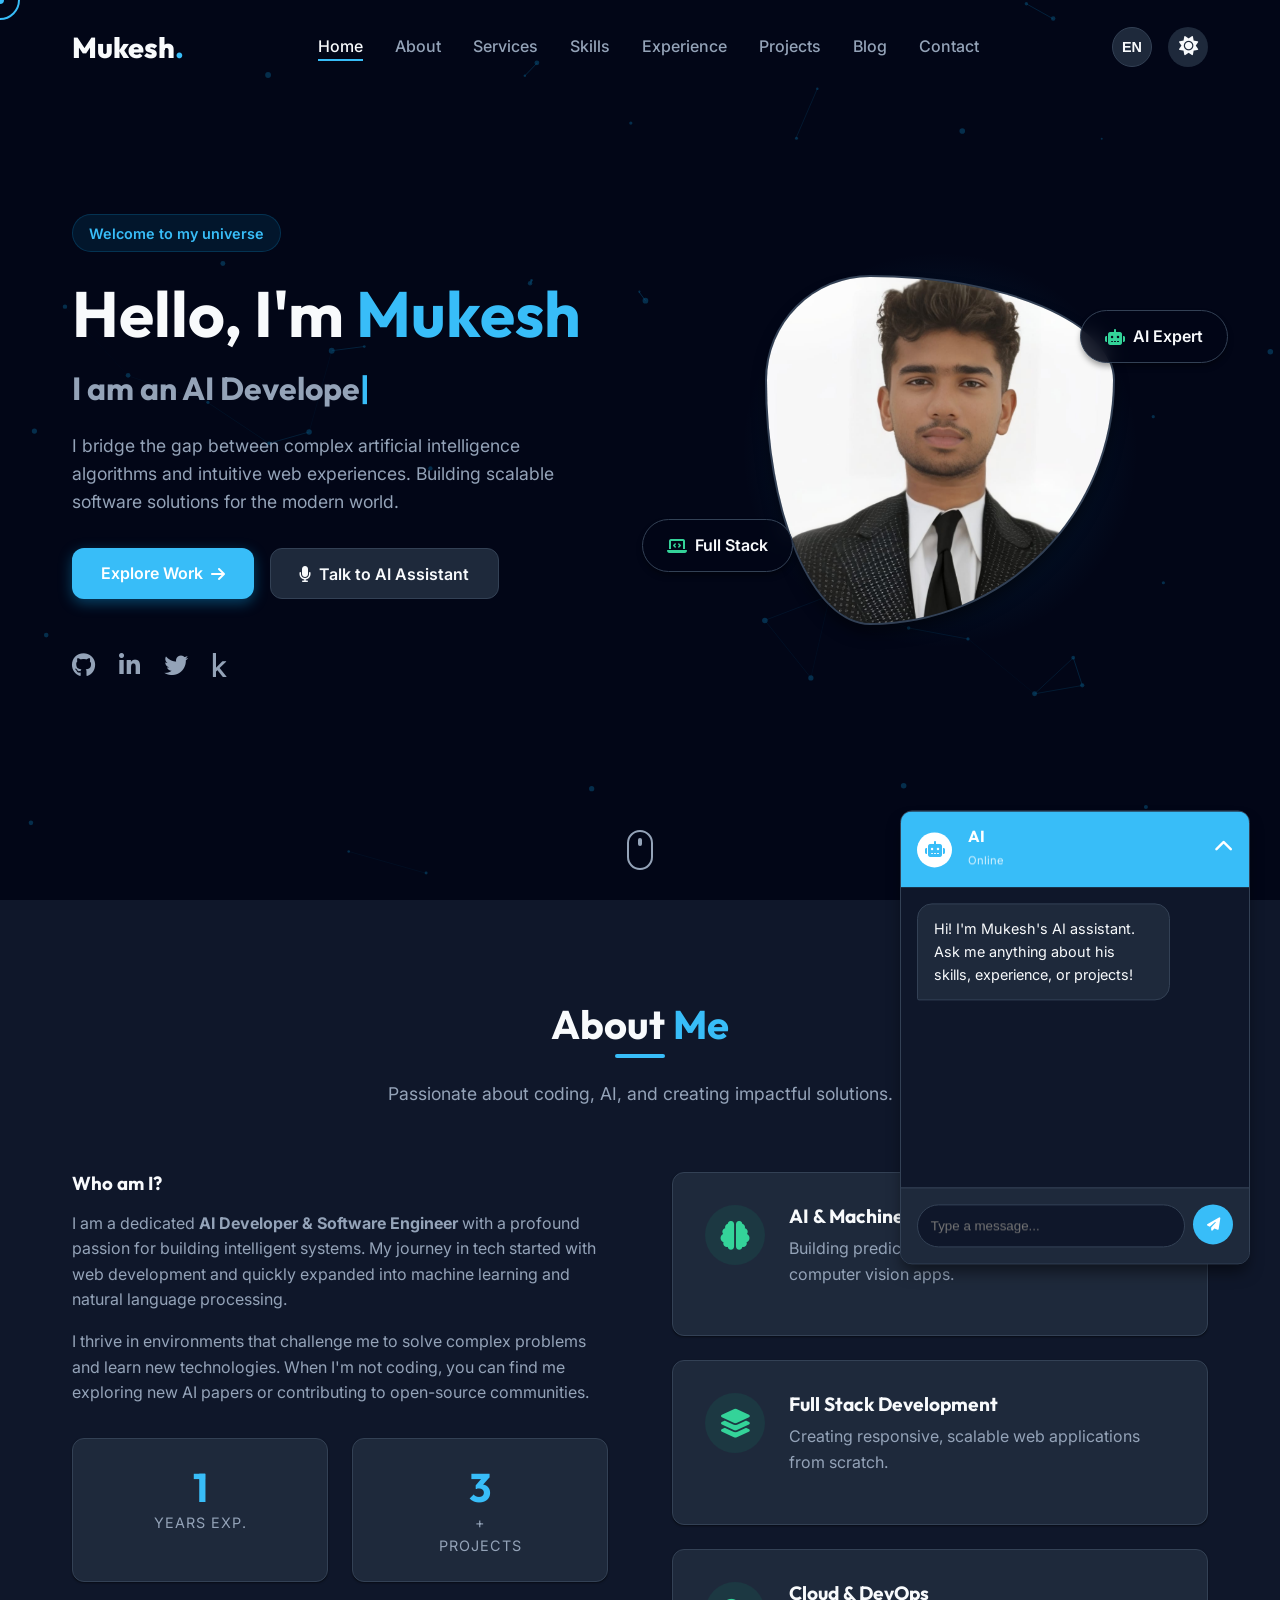
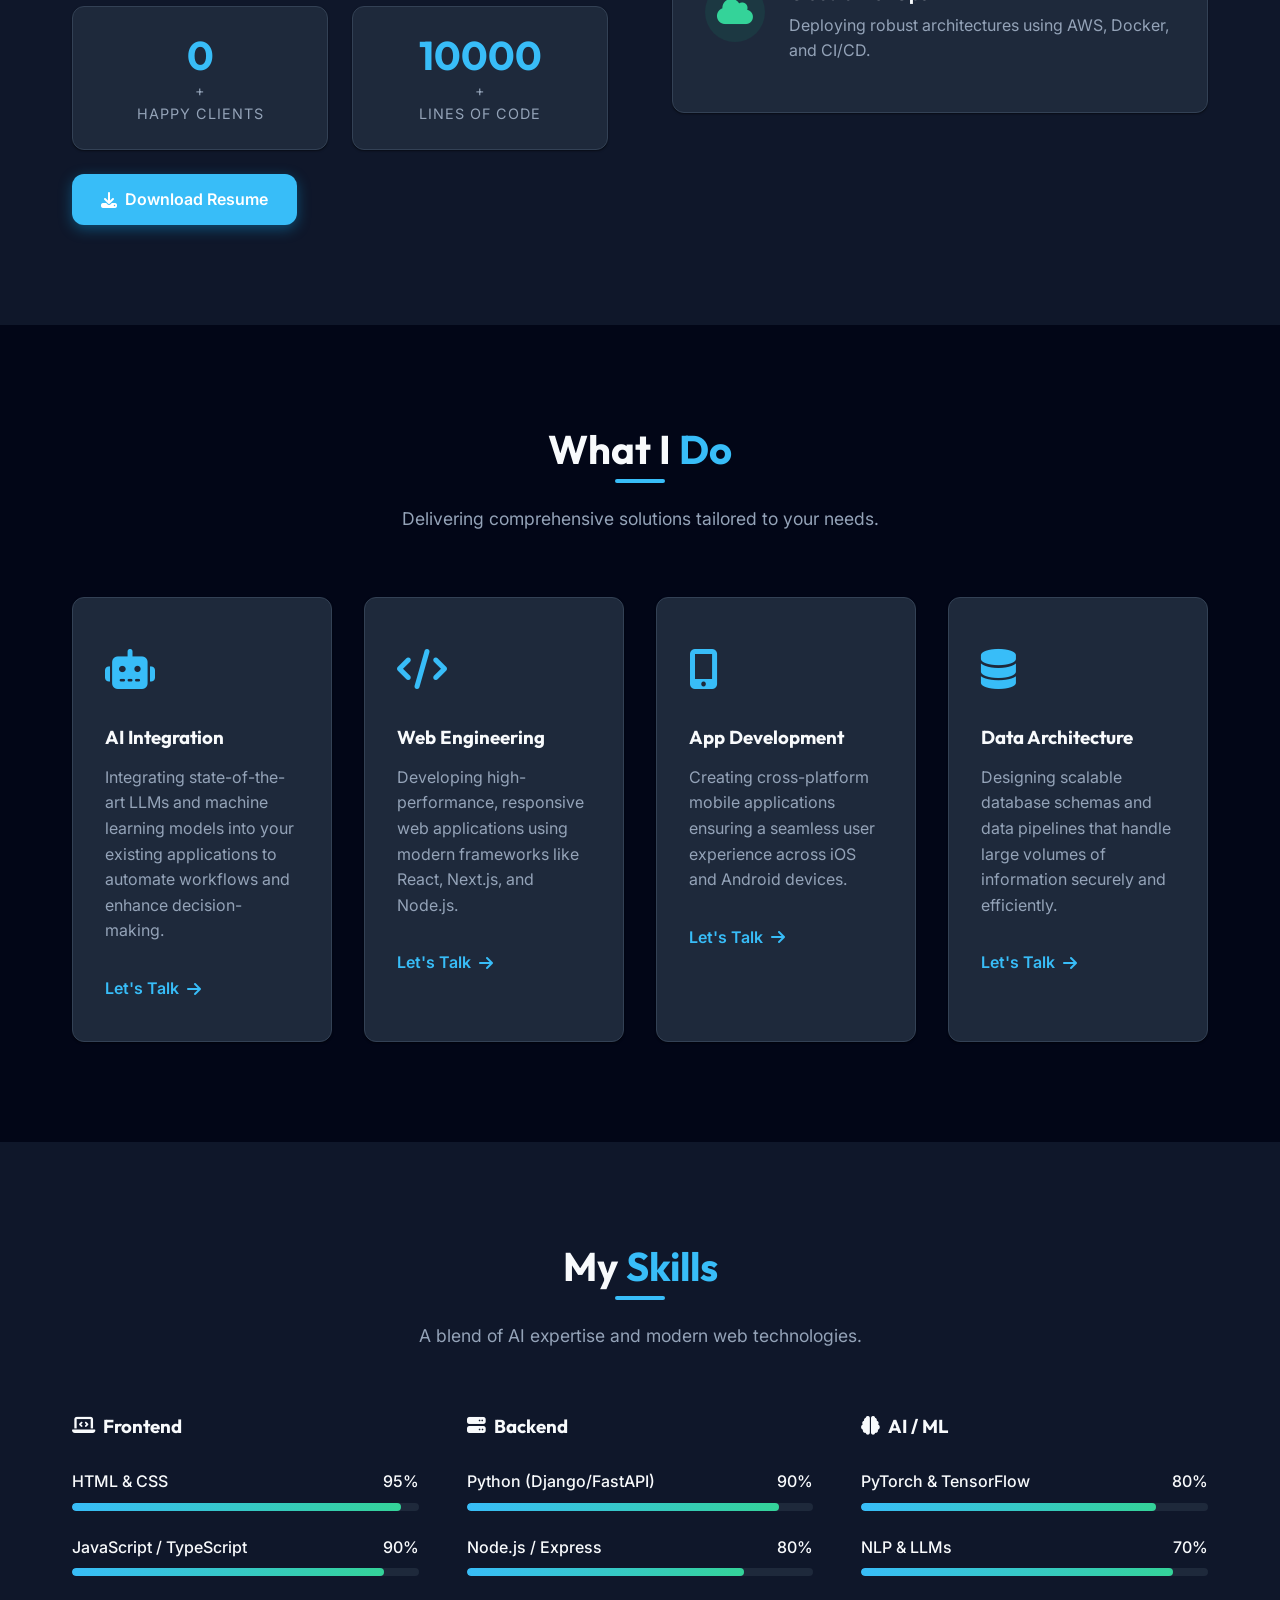
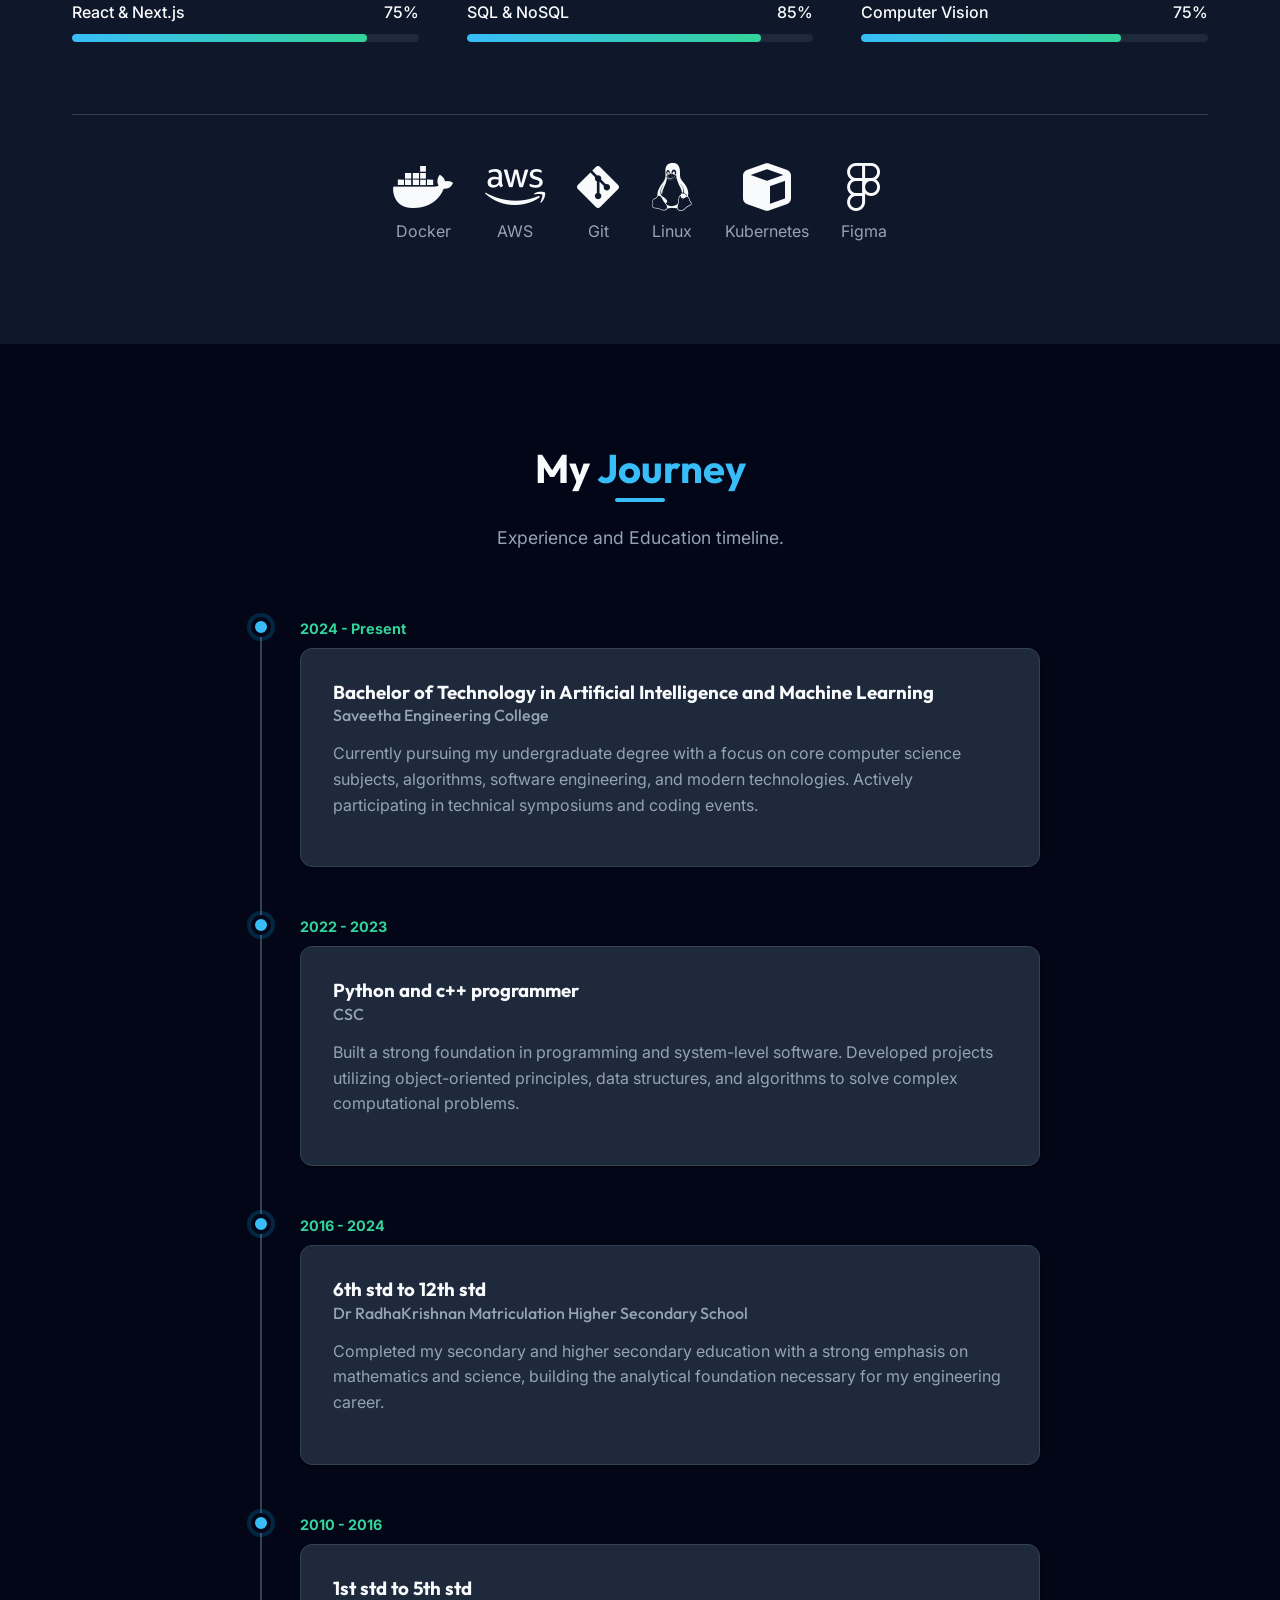
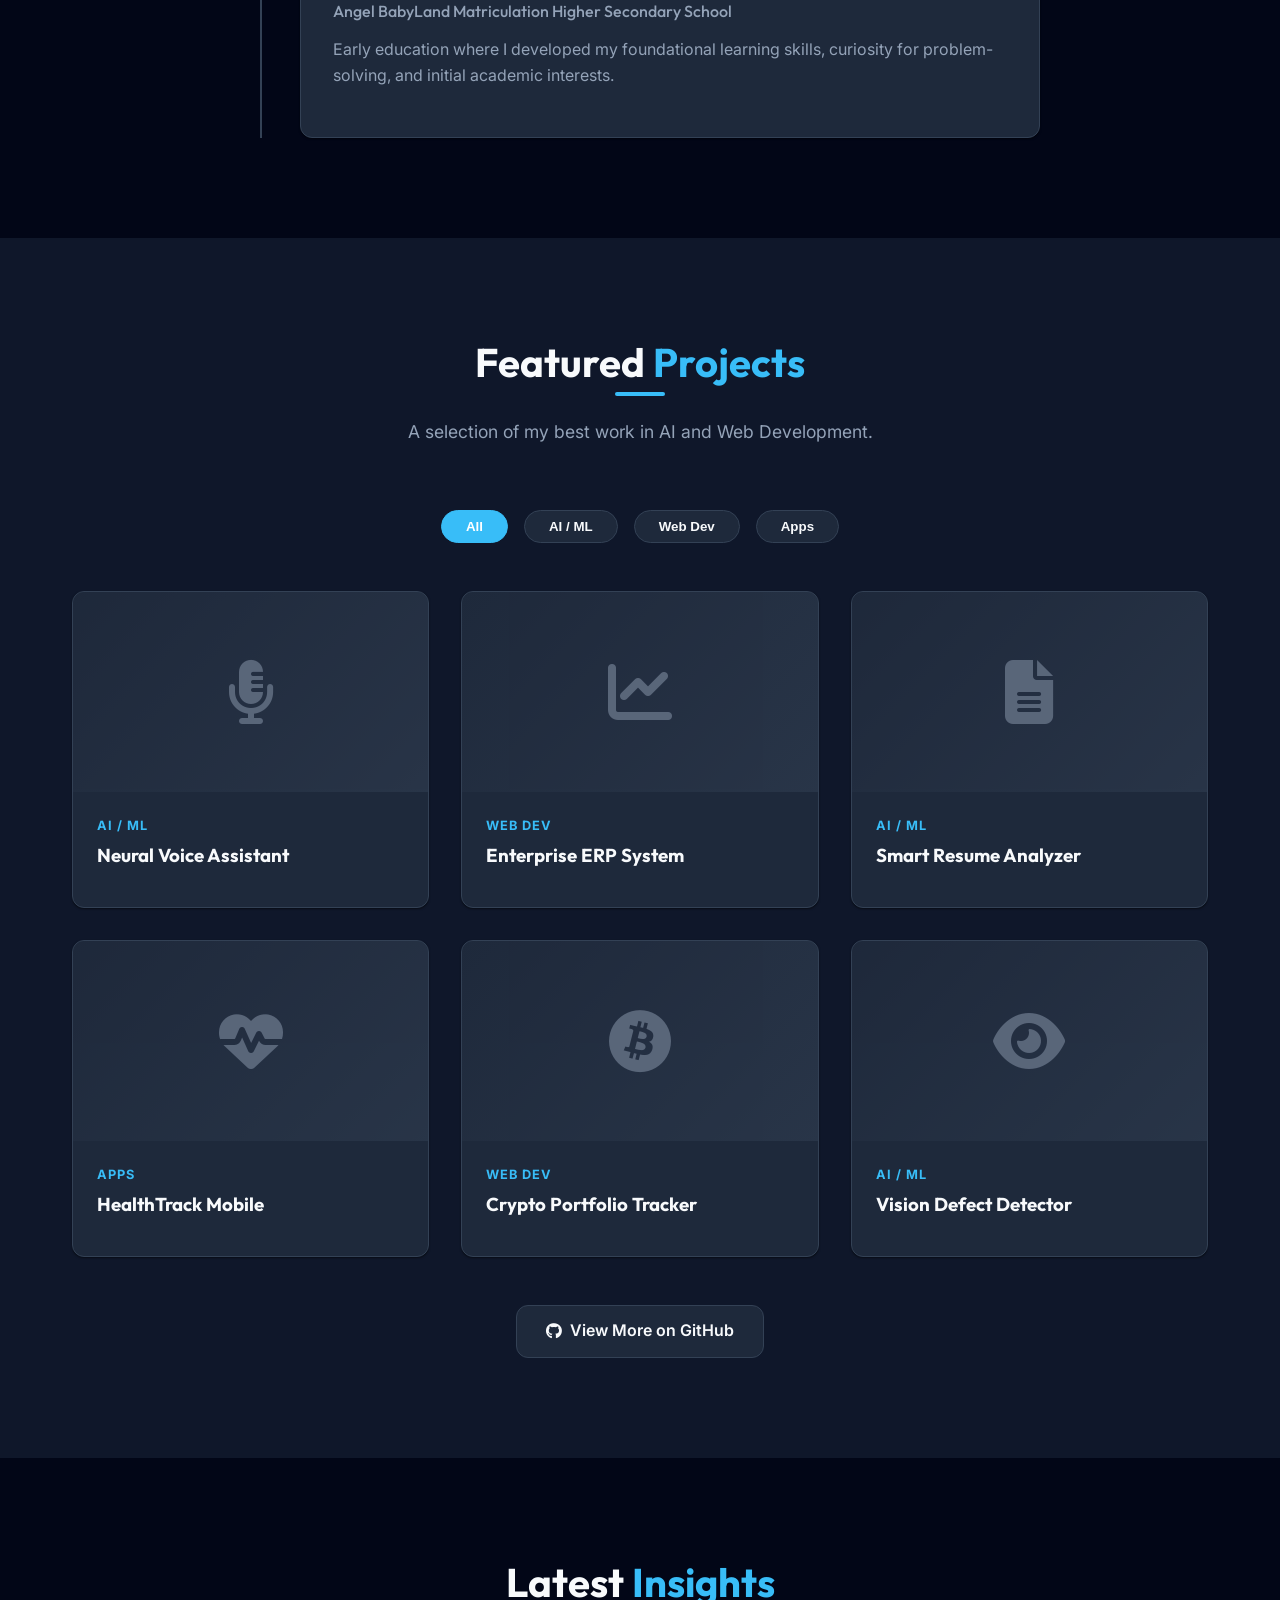
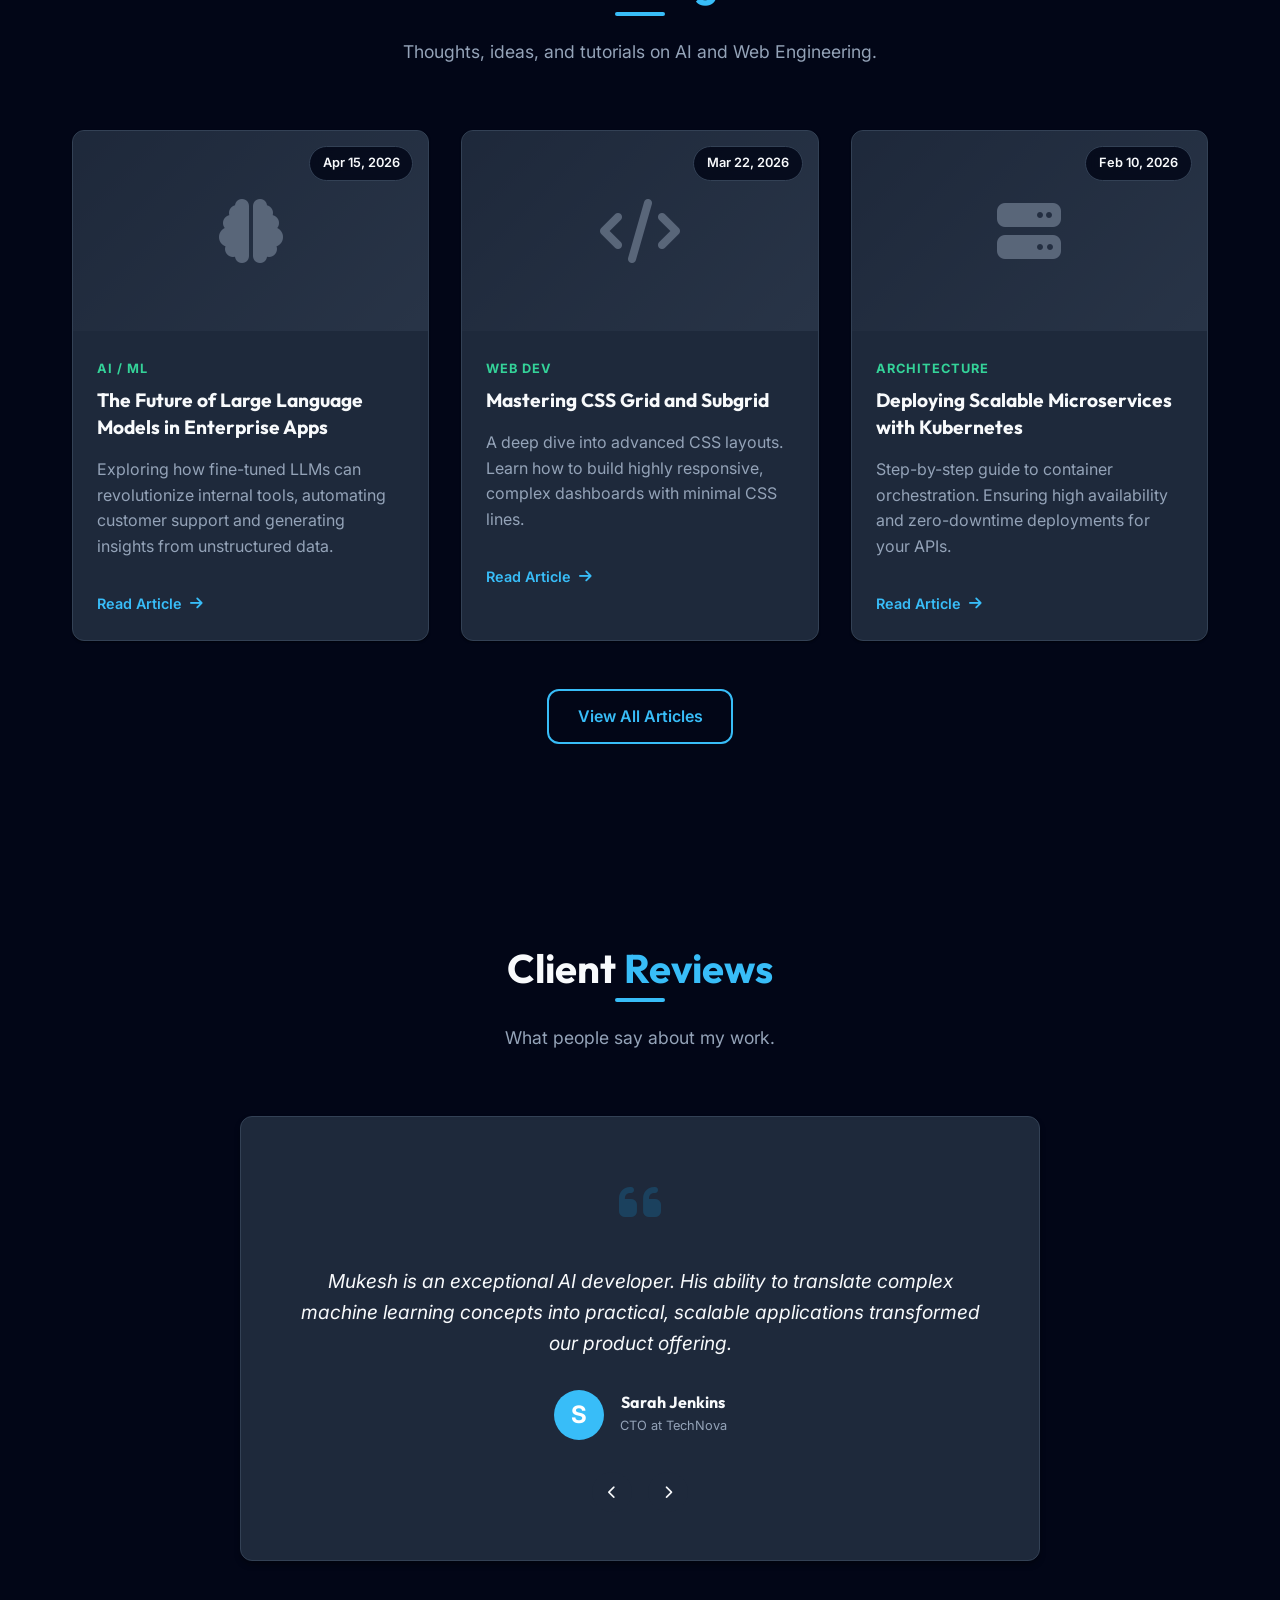
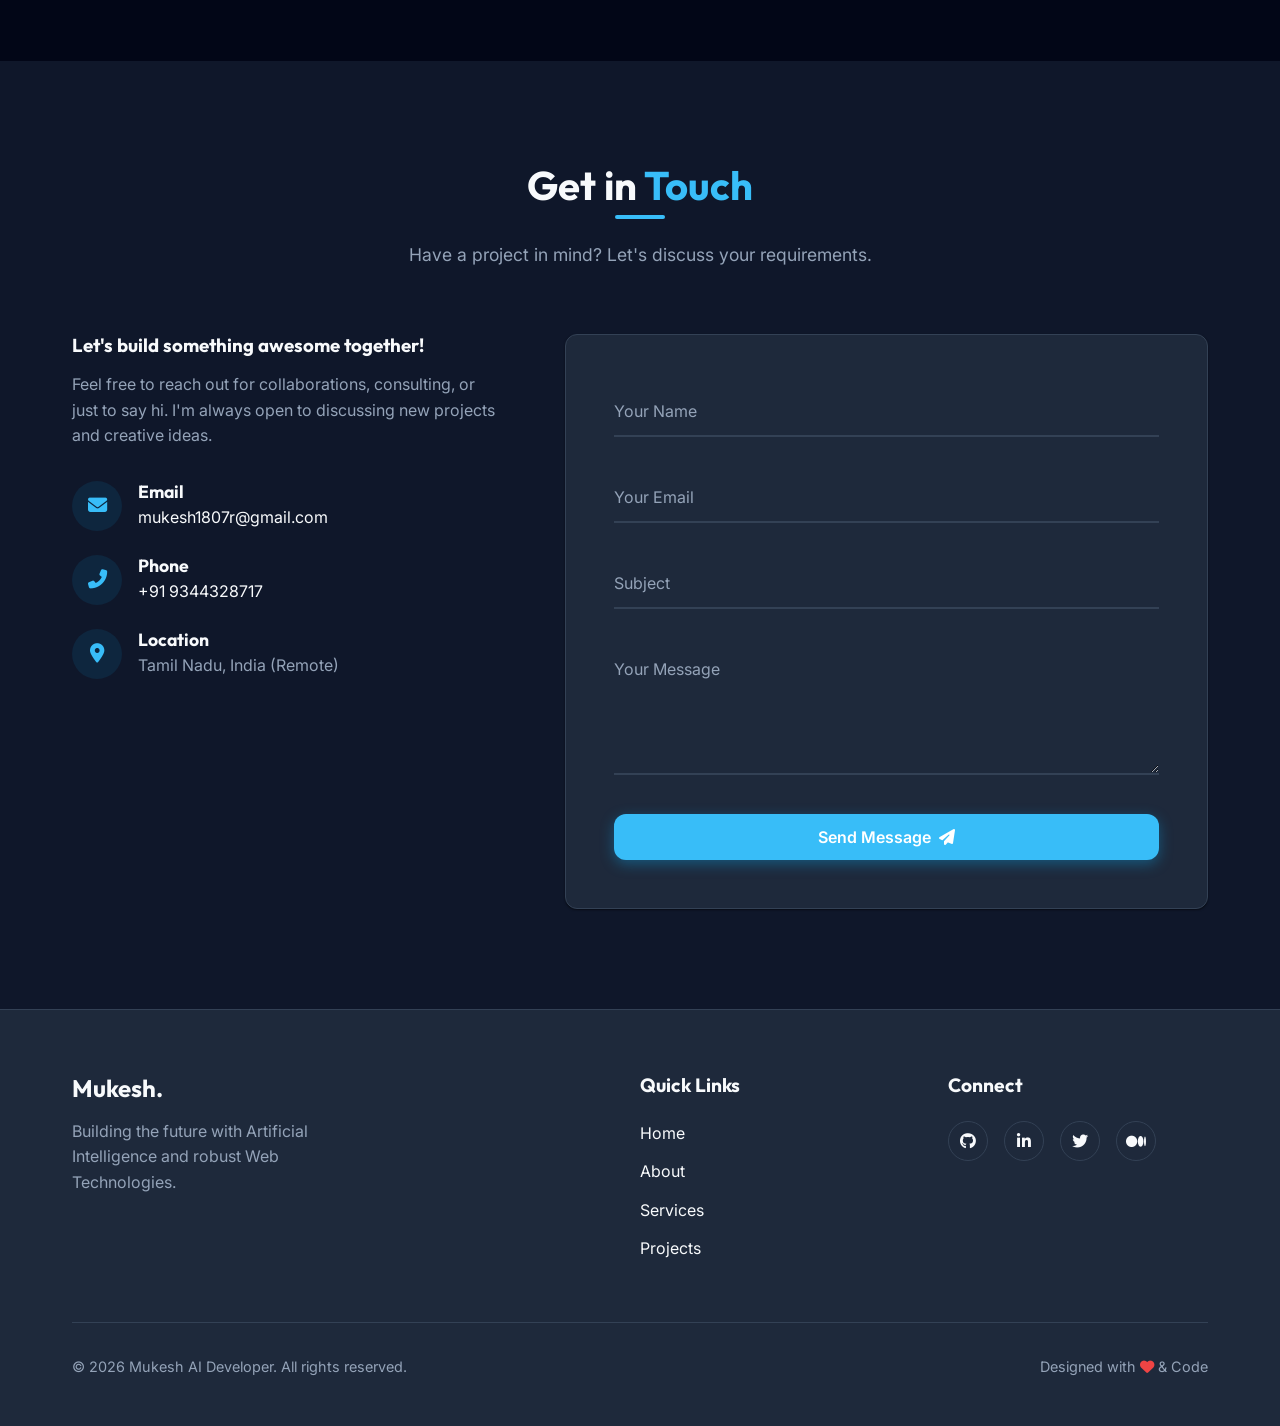
==== index.html @ c86bd31a "Initial commit" ====
<!DOCTYPE html>
<html lang="en" data-theme="dark">

<head>
    <meta charset="UTF-8">
    <meta name="viewport" content="width=device-width, initial-scale=1.0">
    <meta name="description" content="Mukesh - Professional AI Developer & Web Engineer Portfolio">
    <title>Mukesh | AI Developer & Software Engineer</title>
    <!-- Fonts -->
    <link rel="preconnect" href="https://fonts.googleapis.com">
    <link rel="preconnect" href="https://fonts.gstatic.com" crossorigin>
    <link
        href="https://fonts.googleapis.com/css2?family=Inter:wght@300;400;500;600;700;800&family=Outfit:wght@400;500;700&display=swap"
        rel="stylesheet">
    <!-- FontAwesome for icons -->
    <link rel="stylesheet" href="https://cdnjs.cloudflare.com/ajax/libs/font-awesome/6.4.0/css/all.min.css">
    <!-- Stylesheet -->
    <link rel="stylesheet" href="style.css">
</head>

<body>
    <!-- Scroll Progress Indicator -->
    <div id="scroll-progress"></div>

    <!-- Background Particles -->
    <canvas id="particles-canvas"></canvas>

    <!-- Custom Cursor -->
    <div class="cursor-dot"></div>
    <div class="cursor-outline"></div>

    <!-- Preloader -->
    <div id="preloader">
        <div class="loader">
            <svg viewBox="0 0 80 80">
                <circle id="test" cx="40" cy="40" r="32"></circle>
            </svg>
        </div>
        <div class="loader triangle">
            <svg viewBox="0 0 86 80">
                <polygon points="43 8 79 72 7 72"></polygon>
            </svg>
        </div>
        <div class="loader">
            <svg viewBox="0 0 80 80">
                <rect x="8" y="8" width="64" height="64"></rect>
            </svg>
        </div>
    </div>

    <!-- Navigation -->
    <header class="header">
        <div class="container nav-container">
            <a href="#home" class="logo">
                <span class="logo-text">Mukesh<span class="dot">.</span></span>
            </a>
            <nav class="nav-menu">
                <ul class="nav-list">
                    <li><a href="#home" class="nav-link active">Home</a></li>
                    <li><a href="#about" class="nav-link">About</a></li>
                    <li><a href="#services" class="nav-link">Services</a></li>
                    <li><a href="#skills" class="nav-link">Skills</a></li>
                    <li><a href="#experience" class="nav-link">Experience</a></li>
                    <li><a href="#projects" class="nav-link">Projects</a></li>
                    <li><a href="#blog" class="nav-link">Blog</a></li>
                    <li><a href="#contact" class="nav-link">Contact</a></li>
                </ul>
            </nav>
            <div class="nav-controls">
                <button id="langToggle" class="lang-btn" aria-label="Toggle Language">
                    EN
                </button>
                <button id="themeToggle" class="icon-btn" aria-label="Toggle Dark/Light Mode">
                    <i class="fas fa-sun light-icon"></i>
                    <i class="fas fa-moon dark-icon"></i>
                </button>
                <div class="hamburger" id="hamburger">
                    <span class="bar"></span>
                    <span class="bar"></span>
                    <span class="bar"></span>
                </div>
            </div>
        </div>
    </header>

    <main>
        <!-- Hero Section -->
        <section id="home" class="hero section">
            <div class="container hero-container">
                <div class="hero-content reveal fade-left">
                    <span class="badge">Welcome to my universe</span>
                    <h1 class="hero-title">
                        Hello, I'm <span class="highlight">Mukesh</span><br>
                    </h1>
                    <h2 class="hero-subtitle">
                        I am an <span id="typing-text" class="typing-text"></span><span class="cursor">|</span>
                    </h2>
                    <p class="hero-desc">
                        I bridge the gap between complex artificial intelligence algorithms and intuitive web
                        experiences. Building scalable software solutions for the modern world.
                    </p>
                    <div class="hero-cta">
                        <a href="#projects" class="btn btn-primary">
                            Explore Work <i class="fas fa-arrow-right"></i>
                        </a>
                        <button onclick="startVoice()" class="btn btn-secondary pulse-anim">
                            <i class="fas fa-microphone"></i> Talk to AI Assistant
                        </button>
                    </div>
                    <div class="social-links">
                        <a href="https://github.com/Mukesh1807r" target="_blank" aria-label="GitHub"><i
                                class="fab fa-github"></i></a>
                        <a href="https://www.linkedin.com/in/mukesh1807r/" target="_blank" aria-label="LinkedIn"><i
                                class="fab fa-linkedin-in"></i></a>
                        <a href="#" target="_blank" aria-label="Twitter"><i class="fab fa-twitter"></i></a>
                        <a href="#" target="_blank" aria-label="Kaggle"><i class="fab fa-kaggle"></i></a>
                    </div>
                </div>
                <div class="hero-image-wrapper reveal fade-right">
                    <div class="hero-image-bg"></div>
                    <!-- Profile Image -->
                    <div class="hero-image">
                        <img src="profile.jpg" alt="Profile Photo" style="width: 100%; height: 100%; object-fit: cover;">
                    </div>
                    <div class="floating-badge badge-1">
                        <i class="fas fa-robot"></i> AI Expert
                    </div>
                    <div class="floating-badge badge-2">
                        <i class="fas fa-laptop-code"></i> Full Stack
                    </div>
                </div>
            </div>
            <a href="#about" class="scroll-down">
                <span class="mouse">
                    <span class="wheel"></span>
                </span>
            </a>
        </section>

        <!-- About Section -->
        <section id="about" class="about section bg-alt">
            <div class="container">
                <div class="section-header reveal fade-up">
                    <h2 class="section-title">About <span class="highlight">Me</span></h2>
                    <p class="section-subtitle">Passionate about coding, AI, and creating impactful solutions.</p>
                </div>
                <div class="about-content">
                    <div class="about-text reveal fade-right">
                        <h3>Who am I?</h3>
                        <p>I am a dedicated <strong>AI Developer & Software Engineer</strong> with a profound passion
                            for building intelligent systems. My journey in tech started with web development and
                            quickly expanded into machine learning and natural language processing.</p>
                        <p>I thrive in environments that challenge me to solve complex problems and learn new
                            technologies. When I'm not coding, you can find me exploring new AI papers or contributing
                            to open-source communities.</p>
                        <div class="stats-grid">
                            <div class="stat-item">
                                <h4 class="counter" data-target="1">0</h4>
                                <p>Years Exp.</p>
                            </div>
                            <div class="stat-item">
                                <h4 class="counter" data-target="3">0</h4>
                                <p>+</p>
                                <p>Projects</p>
                            </div>
                            <div class="stat-item">
                                <h4 class="counter" data-target="0">0</h4>
                                <p>+</p>
                                <p>Happy Clients</p>
                            </div>
                            <div class="stat-item">
                                <h4 class="counter" data-target="10000">0</h4>
                                <p>+</p>
                                <p>Lines of Code</p>
                            </div>
                        </div>
                        <a href="resume.pdf" download="Mukesh_Resume.pdf" class="btn btn-primary mt-4">
                            <i class="fas fa-download"></i> Download Resume
                        </a>
                    </div>
                    <div class="about-features reveal fade-left">
                        <div class="feature-box">
                            <div class="feature-icon"><i class="fas fa-brain"></i></div>
                            <div class="feature-info">
                                <h4>AI & Machine Learning</h4>
                                <p>Building predictive models, NLP tools, and computer vision apps.</p>
                            </div>
                        </div>
                        <div class="feature-box">
                            <div class="feature-icon"><i class="fas fa-layer-group"></i></div>
                            <div class="feature-info">
                                <h4>Full Stack Development</h4>
                                <p>Creating responsive, scalable web applications from scratch.</p>
                            </div>
                        </div>
                        <div class="feature-box">
                            <div class="feature-icon"><i class="fas fa-cloud"></i></div>
                            <div class="feature-info">
                                <h4>Cloud & DevOps</h4>
                                <p>Deploying robust architectures using AWS, Docker, and CI/CD.</p>
                            </div>
                        </div>
                    </div>
                </div>
            </div>
        </section>

        <!-- Services Section -->
        <section id="services" class="services section">
            <div class="container">
                <div class="section-header reveal fade-up">
                    <h2 class="section-title">What I <span class="highlight">Do</span></h2>
                    <p class="section-subtitle">Delivering comprehensive solutions tailored to your needs.</p>
                </div>
                <div class="services-grid">
                    <!-- Service 1 -->
                    <div class="service-card reveal fade-up" style="transition-delay: 0.1s">
                        <div class="service-icon"><i class="fas fa-robot"></i></div>
                        <h3>AI Integration</h3>
                        <p>Integrating state-of-the-art LLMs and machine learning models into your existing applications
                            to automate workflows and enhance decision-making.</p>
                        <a href="#contact" class="service-link">Let's Talk <i class="fas fa-arrow-right"></i></a>
                    </div>
                    <!-- Service 2 -->
                    <div class="service-card reveal fade-up" style="transition-delay: 0.2s">
                        <div class="service-icon"><i class="fas fa-code"></i></div>
                        <h3>Web Engineering</h3>
                        <p>Developing high-performance, responsive web applications using modern frameworks like React,
                            Next.js, and Node.js.</p>
                        <a href="#contact" class="service-link">Let's Talk <i class="fas fa-arrow-right"></i></a>
                    </div>
                    <!-- Service 3 -->
                    <div class="service-card reveal fade-up" style="transition-delay: 0.3s">
                        <div class="service-icon"><i class="fas fa-mobile-alt"></i></div>
                        <h3>App Development</h3>
                        <p>Creating cross-platform mobile applications ensuring a seamless user experience across iOS
                            and Android devices.</p>
                        <a href="#contact" class="service-link">Let's Talk <i class="fas fa-arrow-right"></i></a>
                    </div>
                    <!-- Service 4 -->
                    <div class="service-card reveal fade-up" style="transition-delay: 0.4s">
                        <div class="service-icon"><i class="fas fa-database"></i></div>
                        <h3>Data Architecture</h3>
                        <p>Designing scalable database schemas and data pipelines that handle large volumes of
                            information securely and efficiently.</p>
                        <a href="#contact" class="service-link">Let's Talk <i class="fas fa-arrow-right"></i></a>
                    </div>
                </div>
            </div>
        </section>

        <!-- Skills Section -->
        <section id="skills" class="skills section bg-alt">
            <div class="container">
                <div class="section-header reveal fade-up">
                    <h2 class="section-title">My <span class="highlight">Skills</span></h2>
                    <p class="section-subtitle">A blend of AI expertise and modern web technologies.</p>
                </div>

                <div class="skills-container">
                    <div class="skills-category reveal fade-right">
                        <h3><i class="fas fa-laptop-code"></i> Frontend</h3>
                        <div class="skill-item">
                            <div class="skill-info">
                                <span>HTML & CSS</span>
                                <span>95%</span>
                            </div>
                            <div class="progress-bar">
                                <div class="progress" data-width="95%"></div>
                            </div>
                        </div>
                        <div class="skill-item">
                            <div class="skill-info">
                                <span>JavaScript / TypeScript</span>
                                <span>90%</span>
                            </div>
                            <div class="progress-bar">
                                <div class="progress" data-width="90%"></div>
                            </div>
                        </div>
                        <div class="skill-item">
                            <div class="skill-info">
                                <span>React & Next.js</span>
                                <span>75%</span>
                            </div>
                            <div class="progress-bar">
                                <div class="progress" data-width="85%"></div>
                            </div>
                        </div>
                    </div>

                    <div class="skills-category reveal fade-up">
                        <h3><i class="fas fa-server"></i> Backend</h3>
                        <div class="skill-item">
                            <div class="skill-info">
                                <span>Python (Django/FastAPI)</span>
                                <span>90%</span>
                            </div>
                            <div class="progress-bar">
                                <div class="progress" data-width="90%"></div>
                            </div>
                        </div>
                        <div class="skill-item">
                            <div class="skill-info">
                                <span>Node.js / Express</span>
                                <span>80%</span>
                            </div>
                            <div class="progress-bar">
                                <div class="progress" data-width="80%"></div>
                            </div>
                        </div>
                        <div class="skill-item">
                            <div class="skill-info">
                                <span>SQL & NoSQL</span>
                                <span>85%</span>
                            </div>
                            <div class="progress-bar">
                                <div class="progress" data-width="85%"></div>
                            </div>
                        </div>
                    </div>

                    <div class="skills-category reveal fade-left">
                        <h3><i class="fas fa-brain"></i> AI / ML</h3>
                        <div class="skill-item">
                            <div class="skill-info">
                                <span>PyTorch & TensorFlow</span>
                                <span>80%</span>
                            </div>
                            <div class="progress-bar">
                                <div class="progress" data-width="85%"></div>
                            </div>
                        </div>
                        <div class="skill-item">
                            <div class="skill-info">
                                <span>NLP & LLMs</span>
                                <span>70%</span>
                            </div>
                            <div class="progress-bar">
                                <div class="progress" data-width="90%"></div>
                            </div>
                        </div>
                        <div class="skill-item">
                            <div class="skill-info">
                                <span>Computer Vision</span>
                                <span>75%</span>
                            </div>
                            <div class="progress-bar">
                                <div class="progress" data-width="75%"></div>
                            </div>
                        </div>
                    </div>
                </div>

                <!-- Circular Skills / Tools -->
                <div class="tools-grid reveal fade-up mt-5">
                    <div class="tool-item">
                        <i class="fab fa-docker"></i>
                        <span>Docker</span>
                    </div>
                    <div class="tool-item">
                        <i class="fab fa-aws"></i>
                        <span>AWS</span>
                    </div>
                    <div class="tool-item">
                        <i class="fab fa-git-alt"></i>
                        <span>Git</span>
                    </div>
                    <div class="tool-item">
                        <i class="fab fa-linux"></i>
                        <span>Linux</span>
                    </div>
                    <div class="tool-item">
                        <i class="fas fa-cube"></i>
                        <span>Kubernetes</span>
                    </div>
                    <div class="tool-item">
                        <i class="fab fa-figma"></i>
                        <span>Figma</span>
                    </div>
                </div>
            </div>
        </section>

        <!-- Experience & Education -->
        <section id="experience" class="timeline-section section">
            <div class="container">
                <div class="section-header reveal fade-up">
                    <h2 class="section-title">My <span class="highlight">Journey</span></h2>
                    <p class="section-subtitle">Experience and Education timeline.</p>
                </div>

                <div class="timeline-wrapper">
                    <div class="timeline">
                        <div class="timeline-item reveal fade-up">
                            <div class="timeline-dot"></div>
                            <div class="timeline-date">2024 - Present</div>
                            <div class="timeline-content">
                                <h3>Bachelor of Technology in Artificial Intelligence and Machine Learning</h3>
                                <h4>Saveetha Engineering College</h4>
                                <p>Currently pursuing my undergraduate degree with a focus on core computer science
                                    subjects, algorithms, software engineering, and modern technologies. Actively
                                    participating in technical symposiums and coding events.</p>
                            </div>
                        </div>
                        <div class="timeline-item reveal fade-up">
                            <div class="timeline-dot"></div>
                            <div class="timeline-date">2022 - 2023</div>
                            <div class="timeline-content">
                                <h3>Python and c++ programmer</h3>
                                <h4>CSC</h4>
                                <p>Built a strong foundation in programming and system-level software. Developed
                                    projects utilizing object-oriented principles, data structures, and algorithms to
                                    solve complex computational problems.</p>
                            </div>
                        </div>
                        <div class="timeline-item reveal fade-up">
                            <div class="timeline-dot"></div>
                            <div class="timeline-date">2016 - 2024</div>
                            <div class="timeline-content">
                                <h3>6th std to 12th std</h3>
                                <h4>Dr RadhaKrishnan Matriculation Higher Secondary School</h4>
                                <p>Completed my secondary and higher secondary education with a strong emphasis on
                                    mathematics and science, building the analytical foundation necessary for my
                                    engineering career.</p>
                            </div>
                        </div>
                        <div class="timeline-item reveal fade-up">
                            <div class="timeline-dot"></div>
                            <div class="timeline-date">2010 - 2016</div>
                            <div class="timeline-content">
                                <h3>1st std to 5th std</h3>
                                <h4>Angel BabyLand Matriculation Higher Secondary School</h4>
                                <p>Early education where I developed my foundational learning skills, curiosity for
                                    problem-solving, and initial academic interests.</p>
                            </div>
                        </div>
                    </div>
                </div>
            </div>
        </section>

        <!-- Projects Section -->
        <section id="projects" class="projects section bg-alt">
            <div class="container">
                <div class="section-header reveal fade-up">
                    <h2 class="section-title">Featured <span class="highlight">Projects</span></h2>
                    <p class="section-subtitle">A selection of my best work in AI and Web Development.</p>
                </div>

                <!-- Portfolio Filters -->
                <div class="project-filters reveal fade-up">
                    <button class="filter-btn active" data-filter="all">All</button>
                    <button class="filter-btn" data-filter="ai">AI / ML</button>
                    <button class="filter-btn" data-filter="web">Web Dev</button>
                    <button class="filter-btn" data-filter="app">Apps</button>
                </div>

                <!-- Projects Grid -->
                <div class="projects-grid">
                    <!-- Project 1 -->
                    <div class="project-card reveal fade-up mix ai" data-title="AI Voice Assistant"
                        data-desc="A highly responsive voice-controlled assistant built with Python, speech recognition, and integrated with an advanced LLM backend to manage daily tasks, answer queries, and control IoT devices."
                        data-tech="Python, PyTorch, React, WebSocket" data-link="https://github.com/mukesh/ai-voice">
                        <div class="project-img">
                            <div class="img-placeholder"><i class="fas fa-microphone-alt"></i></div>
                            <div class="project-overlay">
                                <button class="btn btn-primary view-project-btn">View Details</button>
                            </div>
                        </div>
                        <div class="project-info">
                            <span class="project-category">AI / ML</span>
                            <h3>Neural Voice Assistant</h3>
                        </div>
                    </div>

                    <!-- Project 2 -->
                    <div class="project-card reveal fade-up mix web" data-title="Enterprise ERP System"
                        data-desc="A full-stack enterprise resource planning web application. Features include real-time inventory tracking, secure role-based access control, and dynamic reporting dashboards."
                        data-tech="React, Node.js, PostgreSQL, Redis" data-link="https://github.com/mukesh/erp-system">
                        <div class="project-img">
                            <div class="img-placeholder"><i class="fas fa-chart-line"></i></div>
                            <div class="project-overlay">
                                <button class="btn btn-primary view-project-btn">View Details</button>
                            </div>
                        </div>
                        <div class="project-info">
                            <span class="project-category">Web Dev</span>
                            <h3>Enterprise ERP System</h3>
                        </div>
                    </div>

                    <!-- Project 3 -->
                    <div class="project-card reveal fade-up mix ai" data-title="Resume Analyzer AI"
                        data-desc="An AI-powered tool that scores resumes against job descriptions using advanced NLP techniques. Extracts key skills, provides a match percentage, and offers suggestions for improvement."
                        data-tech="FastAPI, HuggingFace, Next.js" data-link="https://github.com/mukesh/resume-analyzer">
                        <div class="project-img">
                            <div class="img-placeholder"><i class="fas fa-file-alt"></i></div>
                            <div class="project-overlay">
                                <button class="btn btn-primary view-project-btn">View Details</button>
                            </div>
                        </div>
                        <div class="project-info">
                            <span class="project-category">AI / ML</span>
                            <h3>Smart Resume Analyzer</h3>
                        </div>
                    </div>

                    <!-- Project 4 -->
                    <div class="project-card reveal fade-up mix app" data-title="HealthTrack Mobile"
                        data-desc="A cross-platform mobile application for tracking daily fitness metrics, integrating wearable device data, and using machine learning to predict health trends."
                        data-tech="React Native, Firebase, TensorFlow Lite"
                        data-link="https://github.com/mukesh/health-track">
                        <div class="project-img">
                            <div class="img-placeholder"><i class="fas fa-heartbeat"></i></div>
                            <div class="project-overlay">
                                <button class="btn btn-primary view-project-btn">View Details</button>
                            </div>
                        </div>
                        <div class="project-info">
                            <span class="project-category">Apps</span>
                            <h3>HealthTrack Mobile</h3>
                        </div>
                    </div>

                    <!-- Project 5 -->
                    <div class="project-card reveal fade-up mix web" data-title="Crypto Portfolio Tracker"
                        data-desc="A real-time cryptocurrency portfolio dashboard. Utilizes WebSockets for live price updates, integrates multiple exchange APIs, and provides deep analytical charts."
                        data-tech="Vue.js, Express, D3.js" data-link="https://github.com/mukesh/crypto-track">
                        <div class="project-img">
                            <div class="img-placeholder"><i class="fab fa-bitcoin"></i></div>
                            <div class="project-overlay">
                                <button class="btn btn-primary view-project-btn">View Details</button>
                            </div>
                        </div>
                        <div class="project-info">
                            <span class="project-category">Web Dev</span>
                            <h3>Crypto Portfolio Tracker</h3>
                        </div>
                    </div>

                    <!-- Project 6 -->
                    <div class="project-card reveal fade-up mix ai" data-title="Vision Defect Detector"
                        data-desc="A computer vision application used in manufacturing to identify microscopic defects in electronic components in real-time using custom trained CNN models."
                        data-tech="OpenCV, TensorFlow, C++" data-link="https://github.com/mukesh/vision-defect">
                        <div class="project-img">
                            <div class="img-placeholder"><i class="fas fa-eye"></i></div>
                            <div class="project-overlay">
                                <button class="btn btn-primary view-project-btn">View Details</button>
                            </div>
                        </div>
                        <div class="project-info">
                            <span class="project-category">AI / ML</span>
                            <h3>Vision Defect Detector</h3>
                        </div>
                    </div>
                </div>

                <div class="text-center mt-5 reveal fade-up">
                    <a href="https://github.com/mukesh1807r" target="_blank" class="btn btn-secondary"><i
                            class="fab fa-github"></i> View More on GitHub</a>
                </div>
            </div>
        </section>

        <!-- Blog Section -->
        <section id="blog" class="blog section">
            <div class="container">
                <div class="section-header reveal fade-up">
                    <h2 class="section-title">Latest <span class="highlight">Insights</span></h2>
                    <p class="section-subtitle">Thoughts, ideas, and tutorials on AI and Web Engineering.</p>
                </div>

                <div class="blog-grid">
                    <!-- Blog Post 1 -->
                    <div class="blog-card reveal fade-up" data-tilt>
                        <div class="blog-img">
                            <div class="img-placeholder"><i class="fas fa-brain"></i></div>
                            <span class="blog-date">Apr 15, 2026</span>
                        </div>
                        <div class="blog-content">
                            <span class="blog-tag">AI / ML</span>
                            <h3><a href="#">The Future of Large Language Models in Enterprise Apps</a></h3>
                            <p>Exploring how fine-tuned LLMs can revolutionize internal tools, automating customer
                                support and generating insights from unstructured data.</p>
                            <a href="#" class="read-more">Read Article <i class="fas fa-arrow-right"></i></a>
                        </div>
                    </div>

                    <!-- Blog Post 2 -->
                    <div class="blog-card reveal fade-up" data-tilt style="transition-delay: 0.1s">
                        <div class="blog-img">
                            <div class="img-placeholder"><i class="fas fa-code"></i></div>
                            <span class="blog-date">Mar 22, 2026</span>
                        </div>
                        <div class="blog-content">
                            <span class="blog-tag">Web Dev</span>
                            <h3><a href="#">Mastering CSS Grid and Subgrid</a></h3>
                            <p>A deep dive into advanced CSS layouts. Learn how to build highly responsive, complex
                                dashboards with minimal CSS lines.</p>
                            <a href="#" class="read-more">Read Article <i class="fas fa-arrow-right"></i></a>
                        </div>
                    </div>

                    <!-- Blog Post 3 -->
                    <div class="blog-card reveal fade-up" data-tilt style="transition-delay: 0.2s">
                        <div class="blog-img">
                            <div class="img-placeholder"><i class="fas fa-server"></i></div>
                            <span class="blog-date">Feb 10, 2026</span>
                        </div>
                        <div class="blog-content">
                            <span class="blog-tag">Architecture</span>
                            <h3><a href="#">Deploying Scalable Microservices with Kubernetes</a></h3>
                            <p>Step-by-step guide to container orchestration. Ensuring high availability and
                                zero-downtime deployments for your APIs.</p>
                            <a href="#" class="read-more">Read Article <i class="fas fa-arrow-right"></i></a>
                        </div>
                    </div>
                </div>

                <div class="text-center mt-5 reveal fade-up">
                    <a href="#" class="btn btn-secondary outline">View All Articles</a>
                </div>
            </div>
        </section>

        <!-- Testimonials -->
        <section class="testimonials section">
            <div class="container">
                <div class="section-header reveal fade-up">
                    <h2 class="section-title">Client <span class="highlight">Reviews</span></h2>
                    <p class="section-subtitle">What people say about my work.</p>
                </div>

                <div class="testimonial-container reveal fade-up">
                    <div class="testimonial-slide active">
                        <div class="quote-icon"><i class="fas fa-quote-left"></i></div>
                        <p class="testimonial-text">Mukesh is an exceptional AI developer. His ability to translate
                            complex machine learning concepts into practical, scalable applications transformed our
                            product offering.</p>
                        <div class="client-info">
                            <div class="client-avatar">S</div>
                            <div>
                                <h4>Sarah Jenkins</h4>
                                <span>CTO at TechNova</span>
                            </div>
                        </div>
                    </div>
                    <div class="testimonial-slide">
                        <div class="quote-icon"><i class="fas fa-quote-left"></i></div>
                        <p class="testimonial-text">Working with Mukesh was a breeze. He delivered our enterprise web
                            application ahead of schedule, with impeccable code quality and a beautiful UI.</p>
                        <div class="client-info">
                            <div class="client-avatar">M</div>
                            <div>
                                <h4>Michael Chang</h4>
                                <span>Product Manager</span>
                            </div>
                        </div>
                    </div>

                    <div class="testimonial-controls">
                        <button class="testi-btn prev-btn"><i class="fas fa-chevron-left"></i></button>
                        <button class="testi-btn next-btn"><i class="fas fa-chevron-right"></i></button>
                    </div>
                </div>
            </div>
        </section>

        <!-- Contact Section -->
        <section id="contact" class="contact section bg-alt">
            <div class="container">
                <div class="section-header reveal fade-up">
                    <h2 class="section-title">Get in <span class="highlight">Touch</span></h2>
                    <p class="section-subtitle">Have a project in mind? Let's discuss your requirements.</p>
                </div>

                <div class="contact-wrapper">
                    <div class="contact-info reveal fade-right">
                        <h3>Let's build something awesome together!</h3>
                        <p>Feel free to reach out for collaborations, consulting, or just to say hi. I'm always open to
                            discussing new projects and creative ideas.</p>

                        <div class="contact-details">
                            <div class="contact-item">
                                <div class="icon"><i class="fas fa-envelope"></i></div>
                                <div>
                                    <h4>Email</h4>
                                    <a href="mailto:mukesh1807r@gmail.com">mukesh1807r@gmail.com</a>
                                </div>
                            </div>
                            <div class="contact-item">
                                <div class="icon"><i class="fas fa-phone-alt"></i></div>
                                <div>
                                    <h4>Phone</h4>
                                    <a href="tel:+919344328717">+91 9344328717</a>
                                </div>
                            </div>
                            <div class="contact-item">
                                <div class="icon"><i class="fas fa-map-marker-alt"></i></div>
                                <div>
                                    <h4>Location</h4>
                                    <p>Tamil Nadu, India (Remote)</p>
                                </div>
                            </div>
                        </div>
                    </div>

                    <div class="contact-form-wrapper reveal fade-left">
                        <form id="contactForm" class="contact-form" action="https://api.web3forms.com/submit"
                            method="POST" novalidate>
                            <!-- Replace with your Web3Forms Access Key -->
                            <input type="hidden" name="access_key" value="67165eee-30e4-434e-9c7b-3c1acac0446f">
                            <div class="form-group">
                                <input type="text" id="name" name="name" required class="form-control" placeholder=" ">
                                <label for="name" class="form-label">Your Name</label>
                                <span class="error-text">Please enter your name.</span>
                            </div>
                            <div class="form-group">
                                <input type="email" id="email" name="email" required class="form-control"
                                    placeholder=" ">
                                <label for="email" class="form-label">Your Email</label>
                                <span class="error-text">Please enter a valid email address.</span>
                            </div>
                            <div class="form-group">
                                <input type="text" id="subject" name="subject" required class="form-control"
                                    placeholder=" ">
                                <label for="subject" class="form-label">Subject</label>
                                <span class="error-text">Please enter a subject.</span>
                            </div>
                            <div class="form-group">
                                <textarea id="message" name="message" required class="form-control" placeholder=" "
                                    rows="5"></textarea>
                                <label for="message" class="form-label">Your Message</label>
                                <span class="error-text">Please enter your message.</span>
                            </div>
                            <button type="submit" class="btn btn-primary submit-btn">
                                <span class="btn-text">Send Message</span>
                                <i class="fas fa-paper-plane icon"></i>
                                <div class="spinner"></div>
                            </button>
                            <div class="form-success">Message sent successfully! I'll get back to you soon.</div>
                        </form>
                    </div>
                </div>
            </div>
        </section>
    </main>

    <!-- Footer -->
    <footer class="footer">
        <div class="container">
            <div class="footer-content">
                <div class="footer-logo">
                    <h2>Mukesh<span class="dot">.</span></h2>
                    <p>Building the future with Artificial Intelligence and robust Web Technologies.</p>
                </div>
                <div class="footer-links">
                    <h3>Quick Links</h3>
                    <ul>
                        <li><a href="#home">Home</a></li>
                        <li><a href="#about">About</a></li>
                        <li><a href="#services">Services</a></li>
                        <li><a href="#projects">Projects</a></li>
                    </ul>
                </div>
                <div class="footer-social">
                    <h3>Connect</h3>
                    <div class="social-icons">
                        <a href="https://github.com/Mukesh1807r"><i class="fab fa-github"></i></a>
                        <a href="https://www.linkedin.com/in/mukesh1807r/"><i class="fab fa-linkedin-in"></i></a>
                        <a href="#"><i class="fab fa-twitter"></i></a>
                        <a href="#"><i class="fab fa-medium-m"></i></a>
                    </div>
                </div>
            </div>
            <div class="footer-bottom">
                <p>&copy; <span id="current-year"></span> Mukesh AI Developer. All rights reserved.</p>
                <p>Designed with <i class="fas fa-heart text-danger"></i> & Code</p>
            </div>
        </div>
    </footer>

    <!-- Project Modal -->
    <div id="projectModal" class="modal">
        <div class="modal-overlay"></div>
        <div class="modal-content">
            <button class="close-modal"><i class="fas fa-times"></i></button>
            <div class="modal-body">
                <div class="modal-img-container">
                    <!-- Placeholder icon will be injected via JS -->
                    <div id="modal-img-placeholder" class="img-placeholder modal-img"></div>
                </div>
                <div class="modal-info">
                    <span id="modal-category" class="project-category">Category</span>
                    <h2 id="modal-title">Project Title</h2>
                    <div class="modal-tech" id="modal-tech">
                        <!-- Tech stacks injected here -->
                    </div>
                    <p id="modal-desc" class="modal-desc">Detailed project description goes here...</p>
                    <div class="modal-actions">
                        <a href="#" id="modal-link" target="_blank" class="btn btn-primary"><i
                                class="fab fa-github"></i> View Repository</a>
                        <button class="btn btn-secondary outline">Live Demo</button>
                    </div>
                </div>
            </div>
        </div>
    </div>

    <!-- AI Chatbot Interface -->
    <div id="chatbot" class="chatbot-container collapsed">
        <div class="chatbot-header" id="chat-header">
            <div class="chatbot-title">
                <div class="avatar"><i class="fas fa-robot"></i></div>
                <div>
                    <h4>AI</h4>
                    <span class="status">Online</span>
                </div>
            </div>
            <div class="chatbot-controls">
                <button id="chat-toggle-btn"><i class="fas fa-chevron-up"></i></button>
            </div>
        </div>
        <div class="chatbot-body" id="chat-body">
            <div class="chat-message bot">
                <div class="msg-content">Hi! I'm Mukesh's AI assistant. Ask me anything about his skills, experience, or
                    projects!</div>
            </div>
            <!-- Dynamic messages injected here -->
        </div>
        <div class="chatbot-footer">
            <form id="chat-form">
                <input type="text" id="chat-input" placeholder="Type a message..." autocomplete="off">
                <button type="submit"><i class="fas fa-paper-plane"></i></button>
            </form>
        </div>
    </div>

    <!-- Voice Control Feedback -->
    <div id="voice-overlay" class="voice-overlay hidden">
        <div class="voice-pulse"></div>
        <i class="fas fa-microphone fa-3x"></i>
        <h3>Listening...</h3>
        <p>Try saying: "Show projects" or "Scroll down"</p>
        <button id="stop-voice" class="btn btn-secondary mt-3">Cancel</button>
    </div>

    <!-- Scripts -->
    <script src="script.js"></script>
    <!-- Back to Top Button -->
    <button id="back-to-top" class="back-to-top" aria-label="Back to top">
        <i class="fas fa-arrow-up"></i>
    </button>

</body>

</html>
---- style.css ----
/* ==========================================================================
   CSS Variables & Theming
   ========================================================================== */
   :root {
    /* Colors - Light Theme (Default fallback but we use dark as primary) */
    --bg-primary: #ffffff;
    --bg-secondary: #f8fafc;
    --bg-tertiary: #f1f5f9;
    --text-primary: #0f172a;
    --text-secondary: #475569;
    --accent-primary: #0ea5e9;
    --accent-secondary: #10b981;
    --accent-hover: #0284c7;
    --border-color: #e2e8f0;
    --card-bg: #ffffff;
    --nav-bg: rgba(255, 255, 255, 0.85);
    
    /* Typography */
    --font-primary: 'Inter', sans-serif;
    --font-secondary: 'Outfit', sans-serif;
    
    /* Layout */
    --max-width: 1200px;
    --section-padding: 100px 0;
    --border-radius: 12px;
    --transition-fast: 0.2s ease;
    --transition-normal: 0.3s ease;
    --transition-slow: 0.5s ease;
    
    /* Shadows */
    --shadow-sm: 0 1px 2px 0 rgba(0, 0, 0, 0.05);
    --shadow-md: 0 4px 6px -1px rgba(0, 0, 0, 0.1), 0 2px 4px -1px rgba(0, 0, 0, 0.06);
    --shadow-lg: 0 10px 15px -3px rgba(0, 0, 0, 0.1), 0 4px 6px -2px rgba(0, 0, 0, 0.05);
    --shadow-glow: 0 0 15px rgba(14, 165, 233, 0.5);
}

[data-theme="dark"] {
    --bg-primary: #020617;
    --bg-secondary: #0f172a;
    --bg-tertiary: #1e293b;
    --text-primary: #f8fafc;
    --text-secondary: #94a3b8;
    --accent-primary: #38bdf8;
    --accent-secondary: #34d399;
    --accent-hover: #7dd3fc;
    --border-color: #334155;
    --card-bg: #1e293b;
    --nav-bg: rgba(2, 6, 23, 0.85);
    
    --shadow-sm: 0 1px 2px 0 rgba(0, 0, 0, 0.5);
    --shadow-md: 0 4px 6px -1px rgba(0, 0, 0, 0.4);
    --shadow-lg: 0 10px 15px -3px rgba(0, 0, 0, 0.5);
}

/* ==========================================================================
   Reset & Base Styles
   ========================================================================== */
*, *::before, *::after {
    box-sizing: border-box;
    margin: 0;
    padding: 0;
}

html {
    scroll-behavior: smooth;
    font-size: 16px;
}

body {
    font-family: var(--font-primary);
    background-color: var(--bg-primary);
    color: var(--text-primary);
    line-height: 1.6;
    overflow-x: hidden;
    transition: background-color var(--transition-normal), color var(--transition-normal);
    cursor: none; /* For custom cursor */
}

a {
    text-decoration: none;
    color: inherit;
    transition: color var(--transition-fast);
}

ul {
    list-style: none;
}

img {
    max-width: 100%;
    height: auto;
    display: block;
}

/* ==========================================================================
   Typography
   ========================================================================== */
h1, h2, h3, h4, h5, h6 {
    font-family: var(--font-secondary);
    font-weight: 700;
    line-height: 1.2;
    margin-bottom: 1rem;
    color: var(--text-primary);
}

p {
    margin-bottom: 1rem;
    color: var(--text-secondary);
}

.highlight {
    color: var(--accent-primary);
}

.text-center { text-align: center; }
.mt-3 { margin-top: 1rem; }
.mt-4 { margin-top: 1.5rem; }
.mt-5 { margin-top: 3rem; }

/* ==========================================================================
   Layout Components
   ========================================================================== */
.container {
    width: 100%;
    max-width: var(--max-width);
    margin: 0 auto;
    padding: 0 2rem;
}

.section {
    padding: var(--section-padding);
    position: relative;
    z-index: 1;
}

.bg-alt {
    background-color: var(--bg-secondary);
}

.section-header {
    text-align: center;
    margin-bottom: 4rem;
}

.section-title {
    font-size: 2.5rem;
    margin-bottom: 0.5rem;
    position: relative;
    display: inline-block;
}

.section-title::after {
    content: '';
    position: absolute;
    bottom: -10px;
    left: 50%;
    transform: translateX(-50%);
    width: 50px;
    height: 4px;
    background: var(--accent-primary);
    border-radius: 2px;
}

.section-subtitle {
    font-size: 1.1rem;
    color: var(--text-secondary);
    margin-top: 1.5rem;
}

/* ==========================================================================
   Custom Cursor
   ========================================================================== */
.cursor-dot, .cursor-outline {
    position: fixed;
    top: 0;
    left: 0;
    transform: translate(-50%, -50%);
    border-radius: 50%;
    z-index: 9999;
    pointer-events: none;
}

.cursor-dot {
    width: 8px;
    height: 8px;
    background-color: var(--accent-primary);
}

.cursor-outline {
    width: 40px;
    height: 40px;
    border: 2px solid var(--accent-primary);
    transition: width 0.2s, height 0.2s, background-color 0.2s;
}

.cursor-hover .cursor-outline {
    width: 60px;
    height: 60px;
    background-color: rgba(14, 165, 233, 0.1);
}

/* ==========================================================================
   Preloader
   ========================================================================== */
#preloader {
    position: fixed;
    top: 0;
    left: 0;
    width: 100%;
    height: 100%;
    background-color: var(--bg-primary);
    z-index: 10000;
    display: flex;
    justify-content: center;
    align-items: center;
    gap: 2rem;
    transition: opacity 0.5s ease;
}

.loader {
    width: 64px;
    height: 64px;
    position: relative;
    animation: loader-spin 2s linear infinite;
}

.loader svg {
    width: 100%;
    height: 100%;
    fill: transparent;
    stroke: var(--accent-primary);
    stroke-width: 4;
    stroke-linecap: round;
    stroke-dasharray: 200;
    stroke-dashoffset: 200;
    animation: loader-dash 1.5s ease-in-out infinite;
}

@keyframes loader-spin {
    100% { transform: rotate(360deg); }
}

@keyframes loader-dash {
    0% { stroke-dashoffset: 200; }
    50% { stroke-dashoffset: 0; }
    100% { stroke-dashoffset: -200; }
}

/* ==========================================================================
   Buttons
   ========================================================================== */
.btn {
    display: inline-flex;
    align-items: center;
    justify-content: center;
    gap: 0.5rem;
    padding: 0.8rem 1.8rem;
    font-size: 1rem;
    font-weight: 600;
    border-radius: var(--border-radius);
    cursor: pointer;
    transition: all var(--transition-normal);
    border: none;
    font-family: var(--font-primary);
}

.btn-primary {
    background-color: var(--accent-primary);
    color: #fff;
    box-shadow: 0 4px 14px 0 rgba(14, 165, 233, 0.39);
}

.btn-primary:hover {
    background-color: var(--accent-hover);
    transform: translateY(-2px);
    box-shadow: 0 6px 20px rgba(14, 165, 233, 0.4);
    color: #fff;
}

.btn-secondary {
    background-color: var(--bg-tertiary);
    color: var(--text-primary);
    border: 1px solid var(--border-color);
}

.btn-secondary:hover {
    background-color: var(--border-color);
    transform: translateY(-2px);
}

.btn-secondary.outline {
    background-color: transparent;
    border: 2px solid var(--accent-primary);
    color: var(--accent-primary);
}

.btn-secondary.outline:hover {
    background-color: var(--accent-primary);
    color: #fff;
}

/* ==========================================================================
   Navigation
   ========================================================================== */
.header {
    position: fixed;
    top: 0;
    left: 0;
    width: 100%;
    z-index: 1000;
    background: transparent;
    transition: background var(--transition-normal), backdrop-filter var(--transition-normal), box-shadow var(--transition-normal);
    padding: 1.5rem 0;
}

.header.scrolled {
    background: var(--nav-bg);
    backdrop-filter: blur(10px);
    -webkit-backdrop-filter: blur(10px);
    box-shadow: var(--shadow-sm);
    padding: 1rem 0;
}

.nav-container {
    display: flex;
    justify-content: space-between;
    align-items: center;
}

.logo-text {
    font-family: var(--font-secondary);
    font-size: 1.8rem;
    font-weight: 800;
    color: var(--text-primary);
}

.logo-text .dot {
    color: var(--accent-primary);
}

.nav-list {
    display: flex;
    gap: 2rem;
}

.nav-link {
    font-weight: 500;
    color: var(--text-secondary);
    position: relative;
}

.nav-link::after {
    content: '';
    position: absolute;
    bottom: -5px;
    left: 0;
    width: 0;
    height: 2px;
    background-color: var(--accent-primary);
    transition: width var(--transition-normal);
}

.nav-link:hover::after,
.nav-link.active::after {
    width: 100%;
}

.nav-link:hover,
.nav-link.active {
    color: var(--text-primary);
}

.nav-controls {
    display: flex;
    align-items: center;
    gap: 1rem;
}

.icon-btn {
    background: none;
    border: none;
    color: var(--text-primary);
    font-size: 1.2rem;
    cursor: pointer;
    width: 40px;
    height: 40px;
    border-radius: 50%;
    display: flex;
    align-items: center;
    justify-content: center;
    background-color: var(--bg-tertiary);
    transition: transform var(--transition-fast);
}

.icon-btn:hover {
    transform: rotate(15deg) scale(1.1);
}

[data-theme="dark"] .dark-icon { display: none; }
[data-theme="light"] .light-icon { display: none; }

.hamburger {
    display: none;
    cursor: pointer;
    flex-direction: column;
    gap: 5px;
    z-index: 1001;
}

.hamburger .bar {
    width: 25px;
    height: 3px;
    background-color: var(--text-primary);
    transition: all 0.3s ease-in-out;
}

/* ==========================================================================
   Hero Section
   ========================================================================== */
.hero {
    min-height: 100vh;
    display: flex;
    align-items: center;
    padding-top: 100px;
    overflow: hidden;
}

#particles-canvas {
    position: absolute;
    top: 0;
    left: 0;
    width: 100%;
    height: 100%;
    z-index: 0;
    opacity: 0.5;
}

.hero-container {
    display: grid;
    grid-template-columns: 1fr 1fr;
    gap: 4rem;
    align-items: center;
    position: relative;
    z-index: 1;
}

.badge {
    display: inline-block;
    padding: 0.4rem 1rem;
    background: rgba(14, 165, 233, 0.1);
    color: var(--accent-primary);
    border-radius: 50px;
    font-size: 0.9rem;
    font-weight: 600;
    margin-bottom: 1.5rem;
    border: 1px solid rgba(14, 165, 233, 0.2);
}

.hero-title {
    font-size: 4rem;
    margin-bottom: 1rem;
}

.hero-subtitle {
    font-size: 2rem;
    color: var(--text-secondary);
    margin-bottom: 1.5rem;
    height: 2.4rem;
}

.cursor {
    animation: blink 1s infinite;
    color: var(--accent-primary);
}

@keyframes blink {
    0%, 100% { opacity: 1; }
    50% { opacity: 0; }
}

.hero-desc {
    font-size: 1.1rem;
    max-width: 500px;
    margin-bottom: 2rem;
}

.hero-cta {
    display: flex;
    gap: 1rem;
    margin-bottom: 3rem;
}

.social-links {
    display: flex;
    gap: 1.5rem;
}

.social-links a {
    color: var(--text-secondary);
    font-size: 1.5rem;
}

.social-links a:hover {
    color: var(--accent-primary);
    transform: translateY(-3px);
}

.hero-image-wrapper {
    position: relative;
    display: flex;
    justify-content: center;
    align-items: center;
}

.hero-image-bg {
    position: absolute;
    width: 400px;
    height: 400px;
    background: radial-gradient(circle, rgba(14,165,233,0.2) 0%, rgba(2,6,23,0) 70%);
    border-radius: 50%;
    z-index: -1;
    animation: pulse-bg 4s infinite alternate;
}

@keyframes pulse-bg {
    0% { transform: scale(0.8); opacity: 0.5; }
    100% { transform: scale(1.2); opacity: 0.8; }
}

.hero-image {
    width: 350px;
    height: 350px;
    background: linear-gradient(135deg, var(--bg-tertiary) 0%, var(--card-bg) 100%);
    border-radius: 30% 70% 70% 30% / 30% 30% 70% 70%;
    border: 2px solid var(--border-color);
    display: flex;
    align-items: center;
    justify-content: center;
    animation: morph 8s ease-in-out infinite;
    box-shadow: var(--shadow-lg);
    position: relative;
    overflow: hidden;
}

.abstract-shape {
    font-size: 100px;
    color: var(--accent-primary);
    opacity: 0.8;
}

@keyframes morph {
    0% { border-radius: 30% 70% 70% 30% / 30% 30% 70% 70%; }
    25% { border-radius: 58% 42% 75% 25% / 76% 46% 54% 24%; }
    50% { border-radius: 50% 50% 33% 67% / 55% 27% 73% 45%; }
    75% { border-radius: 33% 67% 58% 42% / 63% 68% 32% 37%; }
    100% { border-radius: 30% 70% 70% 30% / 30% 30% 70% 70%; }
}

.floating-badge {
    position: absolute;
    background: var(--nav-bg);
    backdrop-filter: blur(10px);
    padding: 0.8rem 1.5rem;
    border-radius: 50px;
    box-shadow: var(--shadow-md);
    border: 1px solid var(--border-color);
    font-weight: 600;
    display: flex;
    align-items: center;
    gap: 0.5rem;
    animation: float 3s ease-in-out infinite;
}

.floating-badge i { color: var(--accent-secondary); }

.badge-1 {
    top: 10%;
    right: -20px;
}

.badge-2 {
    bottom: 15%;
    left: -30px;
    animation-delay: 1.5s;
}

@keyframes float {
    0% { transform: translateY(0px); }
    50% { transform: translateY(-15px); }
    100% { transform: translateY(0px); }
}

.scroll-down {
    position: absolute;
    bottom: 30px;
    left: 50%;
    transform: translateX(-50%);
    display: flex;
    flex-direction: column;
    align-items: center;
    color: var(--text-secondary);
    font-size: 0.9rem;
    text-transform: uppercase;
    letter-spacing: 2px;
}

.mouse {
    width: 26px;
    height: 40px;
    border: 2px solid var(--text-secondary);
    border-radius: 20px;
    display: flex;
    justify-content: center;
    margin-top: 10px;
}

.wheel {
    width: 4px;
    height: 8px;
    background: var(--text-secondary);
    border-radius: 2px;
    margin-top: 6px;
    animation: scroll 1.5s infinite;
}

@keyframes scroll {
    0% { transform: translateY(0); opacity: 1; }
    100% { transform: translateY(15px); opacity: 0; }
}

/* ==========================================================================
   About Section
   ========================================================================== */
.about-content {
    display: grid;
    grid-template-columns: 1fr 1fr;
    gap: 4rem;
}

.stats-grid {
    display: grid;
    grid-template-columns: repeat(2, 1fr);
    gap: 1.5rem;
    margin-top: 2rem;
}

.stat-item {
    background: var(--card-bg);
    padding: 1.5rem;
    border-radius: var(--border-radius);
    text-align: center;
    box-shadow: var(--shadow-sm);
    border: 1px solid var(--border-color);
    transition: transform var(--transition-normal);
}

.stat-item:hover {
    transform: translateY(-5px);
    border-color: var(--accent-primary);
}

.stat-item h4 {
    font-size: 2.5rem;
    color: var(--accent-primary);
    margin-bottom: 0;
    display: inline-block;
}

.stat-item p {
    margin: 0;
    font-size: 0.9rem;
    text-transform: uppercase;
    letter-spacing: 1px;
}

.about-features {
    display: flex;
    flex-direction: column;
    gap: 1.5rem;
}

.feature-box {
    display: flex;
    gap: 1.5rem;
    background: var(--card-bg);
    padding: 2rem;
    border-radius: var(--border-radius);
    box-shadow: var(--shadow-sm);
    border: 1px solid var(--border-color);
    transition: all var(--transition-normal);
}

.feature-box:hover {
    transform: translateX(10px);
    box-shadow: var(--shadow-md);
    border-color: var(--accent-secondary);
}

.feature-icon {
    width: 60px;
    height: 60px;
    background: rgba(16, 185, 129, 0.1);
    color: var(--accent-secondary);
    border-radius: 50%;
    display: flex;
    align-items: center;
    justify-content: center;
    font-size: 1.8rem;
    flex-shrink: 0;
}

.feature-info h4 {
    margin-bottom: 0.5rem;
    font-size: 1.2rem;
}

/* ==========================================================================
   Services Section
   ========================================================================== */
.services-grid {
    display: grid;
    grid-template-columns: repeat(auto-fit, minmax(250px, 1fr));
    gap: 2rem;
}

.service-card {
    background: var(--card-bg);
    padding: 2.5rem 2rem;
    border-radius: var(--border-radius);
    box-shadow: var(--shadow-sm);
    border: 1px solid var(--border-color);
    transition: all var(--transition-normal);
    position: relative;
    overflow: hidden;
    z-index: 1;
}

.service-card::before {
    content: '';
    position: absolute;
    top: 0;
    left: 0;
    width: 100%;
    height: 0;
    background: var(--accent-primary);
    z-index: -1;
    transition: height var(--transition-normal);
    opacity: 0.05;
}

.service-card:hover::before {
    height: 100%;
}

.service-card:hover {
    transform: translateY(-10px);
    box-shadow: var(--shadow-md);
    border-color: var(--accent-primary);
}

.service-icon {
    font-size: 2.5rem;
    color: var(--accent-primary);
    margin-bottom: 1.5rem;
}

.service-link {
    display: inline-flex;
    align-items: center;
    gap: 0.5rem;
    color: var(--accent-primary);
    font-weight: 600;
    margin-top: 1rem;
}

.service-link i {
    transition: transform var(--transition-fast);
}

.service-link:hover i {
    transform: translateX(5px);
}

/* ==========================================================================
   Skills Section
   ========================================================================== */
.skills-container {
    display: grid;
    grid-template-columns: repeat(auto-fit, minmax(300px, 1fr));
    gap: 3rem;
}

.skills-category h3 {
    display: flex;
    align-items: center;
    gap: 0.5rem;
    margin-bottom: 2rem;
    color: var(--text-primary);
}

.skill-item {
    margin-bottom: 1.5rem;
}

.skill-info {
    display: flex;
    justify-content: space-between;
    margin-bottom: 0.5rem;
    font-weight: 500;
}

.progress-bar {
    width: 100%;
    height: 8px;
    background: var(--bg-tertiary);
    border-radius: 4px;
    overflow: hidden;
}

.progress {
    height: 100%;
    background: linear-gradient(90deg, var(--accent-primary), var(--accent-secondary));
    width: 0; /* Set via JS */
    border-radius: 4px;
    transition: width 1.5s cubic-bezier(0.1, 0.5, 0.1, 1);
}

.tools-grid {
    display: flex;
    flex-wrap: wrap;
    justify-content: center;
    gap: 2rem;
    padding-top: 3rem;
    border-top: 1px solid var(--border-color);
}

.tool-item {
    display: flex;
    flex-direction: column;
    align-items: center;
    gap: 0.5rem;
    color: var(--text-secondary);
    transition: all var(--transition-fast);
}

.tool-item i {
    font-size: 3rem;
    color: var(--text-primary);
    transition: color var(--transition-fast), transform var(--transition-fast);
}

.tool-item:hover i {
    color: var(--accent-primary);
    transform: translateY(-5px);
}

.tool-item:hover {
    color: var(--accent-primary);
}

/* ==========================================================================
   Experience/Timeline Section
   ========================================================================== */
.timeline-wrapper {
    position: relative;
    max-width: 800px;
    margin: 0 auto;
}

.timeline {
    position: relative;
}

.timeline::before {
    content: '';
    position: absolute;
    top: 0;
    left: 20px;
    height: 100%;
    width: 2px;
    background: var(--border-color);
}

.timeline-item {
    position: relative;
    padding-left: 60px;
    margin-bottom: 3rem;
}

.timeline-item:last-child {
    margin-bottom: 0;
}

.timeline-dot {
    position: absolute;
    left: 11px;
    top: 0;
    width: 20px;
    height: 20px;
    border-radius: 50%;
    background: var(--accent-primary);
    border: 4px solid var(--bg-primary);
    box-shadow: 0 0 0 4px rgba(14, 165, 233, 0.2);
}

.timeline-date {
    font-size: 0.9rem;
    font-weight: 700;
    color: var(--accent-secondary);
    margin-bottom: 0.5rem;
}

.timeline-content {
    background: var(--card-bg);
    padding: 2rem;
    border-radius: var(--border-radius);
    box-shadow: var(--shadow-sm);
    border: 1px solid var(--border-color);
}

.timeline-content h3 {
    margin-bottom: 0.2rem;
}

.timeline-content h4 {
    color: var(--text-secondary);
    font-size: 1rem;
    margin-bottom: 1rem;
    font-weight: 500;
}

/* ==========================================================================
   Projects Section
   ========================================================================== */
.project-filters {
    display: flex;
    justify-content: center;
    gap: 1rem;
    margin-bottom: 3rem;
    flex-wrap: wrap;
}

.filter-btn {
    background: var(--card-bg);
    border: 1px solid var(--border-color);
    padding: 0.5rem 1.5rem;
    border-radius: 50px;
    color: var(--text-primary);
    font-weight: 600;
    cursor: pointer;
    transition: all var(--transition-normal);
}

.filter-btn.active, .filter-btn:hover {
    background: var(--accent-primary);
    color: white;
    border-color: var(--accent-primary);
}

.projects-grid {
    display: grid;
    grid-template-columns: repeat(auto-fill, minmax(300px, 1fr));
    gap: 2rem;
}

.project-card {
    background: var(--card-bg);
    border-radius: var(--border-radius);
    overflow: hidden;
    box-shadow: var(--shadow-sm);
    border: 1px solid var(--border-color);
    transition: all var(--transition-normal);
    cursor: pointer;
}

.project-card:hover {
    transform: translateY(-10px);
    box-shadow: var(--shadow-lg);
}

.project-img {
    position: relative;
    height: 200px;
    overflow: hidden;
}

.img-placeholder {
    width: 100%;
    height: 100%;
    background: linear-gradient(135deg, var(--bg-tertiary), var(--border-color));
    display: flex;
    align-items: center;
    justify-content: center;
    font-size: 4rem;
    color: var(--text-secondary);
    opacity: 0.5;
}

.project-overlay {
    position: absolute;
    top: 0;
    left: 0;
    width: 100%;
    height: 100%;
    background: rgba(2, 6, 23, 0.8);
    display: flex;
    align-items: center;
    justify-content: center;
    opacity: 0;
    transition: opacity var(--transition-normal);
}

.project-card:hover .project-overlay {
    opacity: 1;
}

.project-info {
    padding: 1.5rem;
}

.project-category {
    font-size: 0.8rem;
    text-transform: uppercase;
    letter-spacing: 1px;
    color: var(--accent-primary);
    font-weight: 700;
    display: block;
    margin-bottom: 0.5rem;
}

/* ==========================================================================
   Testimonials
   ========================================================================== */
.testimonial-container {
    max-width: 800px;
    margin: 0 auto;
    background: var(--card-bg);
    padding: 3rem;
    border-radius: var(--border-radius);
    box-shadow: var(--shadow-md);
    border: 1px solid var(--border-color);
    position: relative;
    overflow: hidden;
}

.testimonial-slide {
    display: none;
    text-align: center;
    animation: fadeIn 0.5s ease;
}

.testimonial-slide.active {
    display: block;
}

@keyframes fadeIn {
    from { opacity: 0; transform: translateY(10px); }
    to { opacity: 1; transform: translateY(0); }
}

.quote-icon {
    font-size: 3rem;
    color: rgba(14, 165, 233, 0.2);
    margin-bottom: 1.5rem;
}

.testimonial-text {
    font-size: 1.2rem;
    font-style: italic;
    margin-bottom: 2rem;
    color: var(--text-primary);
}

.client-info {
    display: flex;
    align-items: center;
    justify-content: center;
    gap: 1rem;
}

.client-avatar {
    width: 50px;
    height: 50px;
    background: var(--accent-primary);
    color: white;
    border-radius: 50%;
    display: flex;
    align-items: center;
    justify-content: center;
    font-size: 1.5rem;
    font-weight: bold;
}

.client-info h4 {
    margin-bottom: 0;
    font-size: 1rem;
}

.client-info span {
    font-size: 0.8rem;
    color: var(--text-secondary);
}

.testimonial-controls {
    display: flex;
    justify-content: center;
    gap: 1rem;
    margin-top: 2rem;
}

.testi-btn {
    background: var(--bg-tertiary);
    border: none;
    width: 40px;
    height: 40px;
    border-radius: 50%;
    color: var(--text-primary);
    cursor: pointer;
    transition: all var(--transition-fast);
}

.testi-btn:hover {
    background: var(--accent-primary);
    color: white;
}

/* ==========================================================================
   Contact Section
   ========================================================================== */
.contact-wrapper {
    display: grid;
    grid-template-columns: 1fr 1.5fr;
    gap: 4rem;
}

.contact-details {
    margin-top: 2rem;
    display: flex;
    flex-direction: column;
    gap: 1.5rem;
}

.contact-item {
    display: flex;
    align-items: flex-start;
    gap: 1rem;
}

.contact-item .icon {
    width: 50px;
    height: 50px;
    background: rgba(14, 165, 233, 0.1);
    color: var(--accent-primary);
    border-radius: 50%;
    display: flex;
    align-items: center;
    justify-content: center;
    font-size: 1.2rem;
    flex-shrink: 0;
}

.contact-item h4 {
    margin-bottom: 0.2rem;
    font-size: 1.1rem;
}

.contact-form {
    background: var(--card-bg);
    padding: 3rem;
    border-radius: var(--border-radius);
    box-shadow: var(--shadow-sm);
    border: 1px solid var(--border-color);
}

.form-group {
    position: relative;
    margin-bottom: 2rem;
}

.form-control {
    width: 100%;
    padding: 1rem 0;
    background: transparent;
    border: none;
    border-bottom: 2px solid var(--border-color);
    color: var(--text-primary);
    font-family: var(--font-primary);
    font-size: 1rem;
    outline: none;
    transition: border-color var(--transition-fast);
}

.form-control:focus {
    border-bottom-color: var(--accent-primary);
}

.form-label {
    position: absolute;
    top: 1rem;
    left: 0;
    color: var(--text-secondary);
    pointer-events: none;
    transition: all var(--transition-fast);
}

.form-control:focus ~ .form-label,
.form-control:not(:placeholder-shown) ~ .form-label {
    top: -10px;
    font-size: 0.8rem;
    color: var(--accent-primary);
}

.error-text {
    color: #ef4444;
    font-size: 0.8rem;
    position: absolute;
    bottom: -20px;
    left: 0;
    display: none;
}

.form-group.error .form-control {
    border-bottom-color: #ef4444;
}

.form-group.error .error-text {
    display: block;
}

.submit-btn {
    width: 100%;
    position: relative;
}

.spinner {
    display: none;
    width: 20px;
    height: 20px;
    border: 3px solid rgba(255,255,255,0.3);
    border-radius: 50%;
    border-top-color: white;
    animation: spin 1s ease-in-out infinite;
    position: absolute;
}

.form-success {
    display: none;
    margin-top: 1rem;
    padding: 1rem;
    background: rgba(16, 185, 129, 0.1);
    color: var(--accent-secondary);
    border-radius: 8px;
    text-align: center;
    border: 1px solid rgba(16, 185, 129, 0.2);
}

/* ==========================================================================
   Footer
   ========================================================================== */
.footer {
    background: var(--bg-tertiary);
    padding: 4rem 0 2rem;
    border-top: 1px solid var(--border-color);
}

.footer-content {
    display: grid;
    grid-template-columns: 2fr 1fr 1fr;
    gap: 3rem;
    margin-bottom: 3rem;
}

.footer-logo p {
    margin-top: 1rem;
    max-width: 300px;
}

.footer-links h3, .footer-social h3 {
    margin-bottom: 1.5rem;
    font-size: 1.2rem;
}

.footer-links ul li {
    margin-bottom: 0.8rem;
}

.footer-links a:hover {
    color: var(--accent-primary);
    padding-left: 5px;
}

.social-icons {
    display: flex;
    gap: 1rem;
}

.social-icons a {
    width: 40px;
    height: 40px;
    background: var(--card-bg);
    border-radius: 50%;
    display: flex;
    align-items: center;
    justify-content: center;
    border: 1px solid var(--border-color);
    transition: all var(--transition-fast);
}

.social-icons a:hover {
    background: var(--accent-primary);
    color: white;
    border-color: var(--accent-primary);
    transform: translateY(-3px);
}

.footer-bottom {
    display: flex;
    justify-content: space-between;
    align-items: center;
    padding-top: 2rem;
    border-top: 1px solid var(--border-color);
    font-size: 0.9rem;
    color: var(--text-secondary);
}

.text-danger {
    color: #ef4444;
}

/* ==========================================================================
   Modal
   ========================================================================== */
.modal {
    position: fixed;
    top: 0;
    left: 0;
    width: 100%;
    height: 100%;
    z-index: 10000;
    display: none;
    align-items: center;
    justify-content: center;
}

.modal.active {
    display: flex;
}

.modal-overlay {
    position: absolute;
    top: 0;
    left: 0;
    width: 100%;
    height: 100%;
    background: rgba(0, 0, 0, 0.8);
    backdrop-filter: blur(5px);
}

.modal-content {
    background: var(--bg-primary);
    width: 90%;
    max-width: 800px;
    max-height: 90vh;
    border-radius: var(--border-radius);
    position: relative;
    z-index: 1;
    overflow-y: auto;
    box-shadow: 0 25px 50px -12px rgba(0, 0, 0, 0.5);
    border: 1px solid var(--border-color);
    animation: modalSlideIn 0.4s cubic-bezier(0.1, 0.5, 0.1, 1);
}

@keyframes modalSlideIn {
    from { transform: translateY(50px); opacity: 0; }
    to { transform: translateY(0); opacity: 1; }
}

.close-modal {
    position: absolute;
    top: 15px;
    right: 15px;
    background: rgba(0,0,0,0.1);
    border: none;
    width: 35px;
    height: 35px;
    border-radius: 50%;
    color: var(--text-primary);
    font-size: 1.2rem;
    cursor: pointer;
    z-index: 2;
    transition: background var(--transition-fast);
}

[data-theme="dark"] .close-modal {
    background: rgba(255,255,255,0.1);
}

.close-modal:hover {
    background: var(--accent-primary);
    color: white;
}

.modal-body {
    display: grid;
    grid-template-columns: 1fr;
    gap: 2rem;
}

@media (min-width: 768px) {
    .modal-body {
        grid-template-columns: 1fr 1fr;
    }
}

.modal-img-container {
    height: 300px;
}

.modal-img {
    border-radius: var(--border-radius) 0 0 var(--border-radius);
    background: linear-gradient(135deg, var(--accent-primary), var(--bg-tertiary));
}

.modal-info {
    padding: 2rem;
}

.modal-tech {
    display: flex;
    flex-wrap: wrap;
    gap: 0.5rem;
    margin: 1rem 0;
}

.tech-tag {
    background: var(--bg-tertiary);
    padding: 0.2rem 0.8rem;
    border-radius: 50px;
    font-size: 0.8rem;
    color: var(--accent-primary);
    border: 1px solid var(--border-color);
}

.modal-actions {
    display: flex;
    gap: 1rem;
    margin-top: 2rem;
}

/* ==========================================================================
   Chatbot
   ========================================================================== */
.chatbot-container {
    position: fixed;
    bottom: 30px;
    right: 30px;
    width: 350px;
    background: var(--card-bg);
    border-radius: var(--border-radius);
    box-shadow: var(--shadow-lg);
    border: 1px solid var(--border-color);
    z-index: 9000;
    overflow: hidden;
    transition: transform var(--transition-normal), height var(--transition-normal);
}

.chatbot-container.collapsed {
    transform: translateY(calc(100% - 60px));
}

.chatbot-header {
    background: var(--accent-primary);
    color: white;
    padding: 1rem;
    display: flex;
    justify-content: space-between;
    align-items: center;
    cursor: pointer;
}

.chatbot-title {
    display: flex;
    align-items: center;
    gap: 1rem;
}

.chatbot-title .avatar {
    background: white;
    color: var(--accent-primary);
    width: 35px;
    height: 35px;
    border-radius: 50%;
    display: flex;
    align-items: center;
    justify-content: center;
}

.chatbot-title h4 {
    margin: 0;
    color: white;
    font-size: 1rem;
}

.chatbot-title .status {
    font-size: 0.7rem;
    opacity: 0.8;
}

.chatbot-controls button {
    background: none;
    border: none;
    color: white;
    cursor: pointer;
    font-size: 1.2rem;
}

.chatbot-body {
    height: 300px;
    padding: 1rem;
    overflow-y: auto;
    display: flex;
    flex-direction: column;
    gap: 1rem;
    background: var(--bg-secondary);
}

.chat-message {
    max-width: 80%;
    animation: fadeIn 0.3s;
}

.chat-message.bot {
    align-self: flex-start;
}

.chat-message.user {
    align-self: flex-end;
}

.msg-content {
    padding: 0.8rem 1rem;
    border-radius: 15px;
    font-size: 0.9rem;
}

.bot .msg-content {
    background: var(--bg-tertiary);
    border: 1px solid var(--border-color);
    border-bottom-left-radius: 2px;
}

.user .msg-content {
    background: var(--accent-primary);
    color: white;
    border-bottom-right-radius: 2px;
}

.chatbot-footer {
    padding: 1rem;
    border-top: 1px solid var(--border-color);
    background: var(--card-bg);
}

#chat-form {
    display: flex;
    gap: 0.5rem;
}

#chat-form input {
    flex: 1;
    padding: 0.8rem;
    border: 1px solid var(--border-color);
    border-radius: 50px;
    background: var(--bg-secondary);
    color: var(--text-primary);
    outline: none;
}

#chat-form input:focus {
    border-color: var(--accent-primary);
}

#chat-form button {
    width: 40px;
    height: 40px;
    border-radius: 50%;
    background: var(--accent-primary);
    color: white;
    border: none;
    cursor: pointer;
    transition: transform var(--transition-fast);
}

#chat-form button:hover {
    transform: scale(1.1);
}

/* ==========================================================================
   Voice UI
   ========================================================================== */
.voice-overlay {
    position: fixed;
    top: 0;
    left: 0;
    width: 100%;
    height: 100%;
    background: rgba(0, 0, 0, 0.9);
    z-index: 10000;
    display: flex;
    flex-direction: column;
    align-items: center;
    justify-content: center;
    color: white;
    text-align: center;
}

.voice-overlay.hidden {
    display: none;
}

.voice-pulse {
    position: absolute;
    width: 150px;
    height: 150px;
    background: var(--accent-primary);
    border-radius: 50%;
    opacity: 0.2;
    animation: voice-pulse-anim 1.5s infinite;
    z-index: -1;
}

@keyframes voice-pulse-anim {
    0% { transform: scale(1); opacity: 0.5; }
    100% { transform: scale(2.5); opacity: 0; }
}

/* ==========================================================================
   Animations / Reveals
   ========================================================================== */
.reveal {
    opacity: 0;
    transition: all 0.8s cubic-bezier(0.1, 0.5, 0.1, 1);
}

.reveal.active {
    opacity: 1;
    transform: translateY(0) translateX(0);
}

.fade-up { transform: translateY(50px); }
.fade-left { transform: translateX(-50px); }
.fade-right { transform: translateX(50px); }

/* ==========================================================================
   Scroll Progress
   ========================================================================== */
#scroll-progress {
    position: fixed;
    top: 0;
    left: 0;
    width: 0%;
    height: 4px;
    background: linear-gradient(90deg, var(--accent-primary), var(--accent-secondary));
    z-index: 10001;
    transition: width 0.1s ease;
    box-shadow: 0 0 10px var(--accent-primary);
}

/* ==========================================================================
   Language Button
   ========================================================================== */
.lang-btn {
    background: var(--bg-tertiary);
    border: 1px solid var(--border-color);
    color: var(--text-primary);
    font-size: 0.9rem;
    font-weight: 600;
    cursor: pointer;
    width: 40px;
    height: 40px;
    border-radius: 50%;
    display: flex;
    align-items: center;
    justify-content: center;
    transition: transform var(--transition-fast), background var(--transition-fast);
}

.lang-btn:hover {
    background: var(--accent-primary);
    color: white;
    transform: translateY(-2px);
}

/* ==========================================================================
   Blog Section
   ========================================================================== */
.blog-grid {
    display: grid;
    grid-template-columns: repeat(auto-fill, minmax(300px, 1fr));
    gap: 2rem;
}

.blog-card {
    background: var(--card-bg);
    border-radius: var(--border-radius);
    overflow: hidden;
    box-shadow: var(--shadow-sm);
    border: 1px solid var(--border-color);
    transition: all 0.1s ease;
    /* For 3D Tilt */
    transform-style: preserve-3d;
    transform: perspective(1000px);
}

.blog-card:hover {
    box-shadow: var(--shadow-lg);
}

.blog-img {
    height: 200px;
    position: relative;
    overflow: hidden;
    transform: translateZ(20px);
}

.blog-date {
    position: absolute;
    top: 15px;
    right: 15px;
    background: var(--nav-bg);
    backdrop-filter: blur(5px);
    color: var(--text-primary);
    padding: 0.4rem 0.8rem;
    border-radius: 50px;
    font-size: 0.8rem;
    font-weight: 600;
    border: 1px solid var(--border-color);
}

.blog-content {
    padding: 1.5rem;
    transform: translateZ(30px);
}

.blog-tag {
    color: var(--accent-secondary);
    font-size: 0.8rem;
    text-transform: uppercase;
    font-weight: 700;
    letter-spacing: 1px;
    margin-bottom: 0.5rem;
    display: inline-block;
}

.blog-content h3 {
    font-size: 1.2rem;
    margin-bottom: 1rem;
    line-height: 1.4;
}

.blog-content h3 a:hover {
    color: var(--accent-primary);
}

.read-more {
    display: inline-flex;
    align-items: center;
    gap: 0.5rem;
    color: var(--accent-primary);
    font-weight: 600;
    margin-top: 1rem;
    font-size: 0.9rem;
}

.read-more i {
    transition: transform var(--transition-fast);
}

.blog-card:hover .read-more i {
    transform: translateX(5px);
}

/* ==========================================================================
   Chatbot Typing Indicator
   ========================================================================== */
.typing-indicator {
    background: var(--bg-tertiary);
    padding: 1rem;
    border-radius: 15px;
    border-bottom-left-radius: 2px;
    display: flex;
    gap: 0.3rem;
    align-items: center;
    width: max-content;
    border: 1px solid var(--border-color);
}

.typing-dot {
    width: 6px;
    height: 6px;
    background: var(--text-secondary);
    border-radius: 50%;
    animation: typing 1.4s infinite ease-in-out;
}

.typing-dot:nth-child(1) { animation-delay: 0s; }
.typing-dot:nth-child(2) { animation-delay: 0.2s; }
.typing-dot:nth-child(3) { animation-delay: 0.4s; }

@keyframes typing {
    0%, 100% { transform: translateY(0); opacity: 0.5; }
    50% { transform: translateY(-4px); opacity: 1; }
}

/* ==========================================================================
   Back to Top Button
   ========================================================================== */
.back-to-top {
    position: fixed;
    bottom: 30px;
    right: 30px;
    background: var(--accent-primary);
    color: white;
    width: 45px;
    height: 45px;
    border-radius: 50%;
    border: none;
    display: flex;
    align-items: center;
    justify-content: center;
    font-size: 1.2rem;
    cursor: pointer;
    box-shadow: var(--shadow-md);
    opacity: 0;
    visibility: hidden;
    transform: translateY(20px);
    transition: all var(--transition-normal);
    z-index: 999;
}

.back-to-top.show {
    opacity: 1;
    visibility: visible;
    transform: translateY(0);
}

.back-to-top:hover {
    background: var(--accent-secondary);
    transform: translateY(-5px);
}

/* ==========================================================================
   Media Queries
   ========================================================================== */
@media (max-width: 992px) {
    .hero-container, .contact-wrapper, .footer-content {
        grid-template-columns: 1fr;
        text-align: center;
    }
    
    .hero-title { font-size: 3rem; }
    .hero-subtitle { font-size: 1.5rem; justify-content: center; display: flex;}
    .hero-desc { margin: 0 auto 2rem; }
    .hero-cta, .social-links { justify-content: center; }
    
    .about-content { grid-template-columns: 1fr; }
    .timeline::before { left: 50%; }
    .timeline-item { width: 50%; padding: 0 40px; margin-bottom: 2rem; }
    .timeline-item:nth-child(odd) { left: 0; text-align: right; }
    .timeline-item:nth-child(even) { left: 50%; }
    .timeline-item:nth-child(odd) .timeline-dot { right: -13px; left: auto; }
    .timeline-item:nth-child(even) .timeline-dot { left: -11px; }
}

@media (max-width: 768px) {
    .hamburger { display: flex; }
    .nav-menu {
        position: fixed;
        top: 0;
        right: -100%;
        width: 70%;
        height: 100vh;
        background: var(--card-bg);
        flex-direction: column;
        justify-content: center;
        align-items: center;
        transition: right 0.4s ease;
        box-shadow: -5px 0 15px rgba(0,0,0,0.1);
    }
    
    .nav-menu.active { right: 0; }
    .nav-list { flex-direction: column; text-align: center; gap: 2rem; }
    
    .timeline::before { left: 20px; }
    .timeline-item, .timeline-item:nth-child(even), .timeline-item:nth-child(odd) {
        width: 100%; left: 0; text-align: left; padding-left: 60px; padding-right: 0;
    }
    .timeline-item:nth-child(odd) .timeline-dot, .timeline-item:nth-child(even) .timeline-dot {
        left: 11px; right: auto;
    }
    
    .footer-content { grid-template-columns: 1fr; text-align: center; }
    .social-icons { justify-content: center; }
    .footer-bottom { flex-direction: column; gap: 1rem; }
}

@media (max-width: 480px) {
    .hero-title { font-size: 2.2rem; }
    .section { padding: 60px 0; }
    .stats-grid { grid-template-columns: 1fr; }
    .chatbot-container { width: 100%; bottom: 0; right: 0; border-radius: 10px 10px 0 0; }
    .chatbot-container.collapsed { transform: translateY(calc(100% - 60px)); }
}
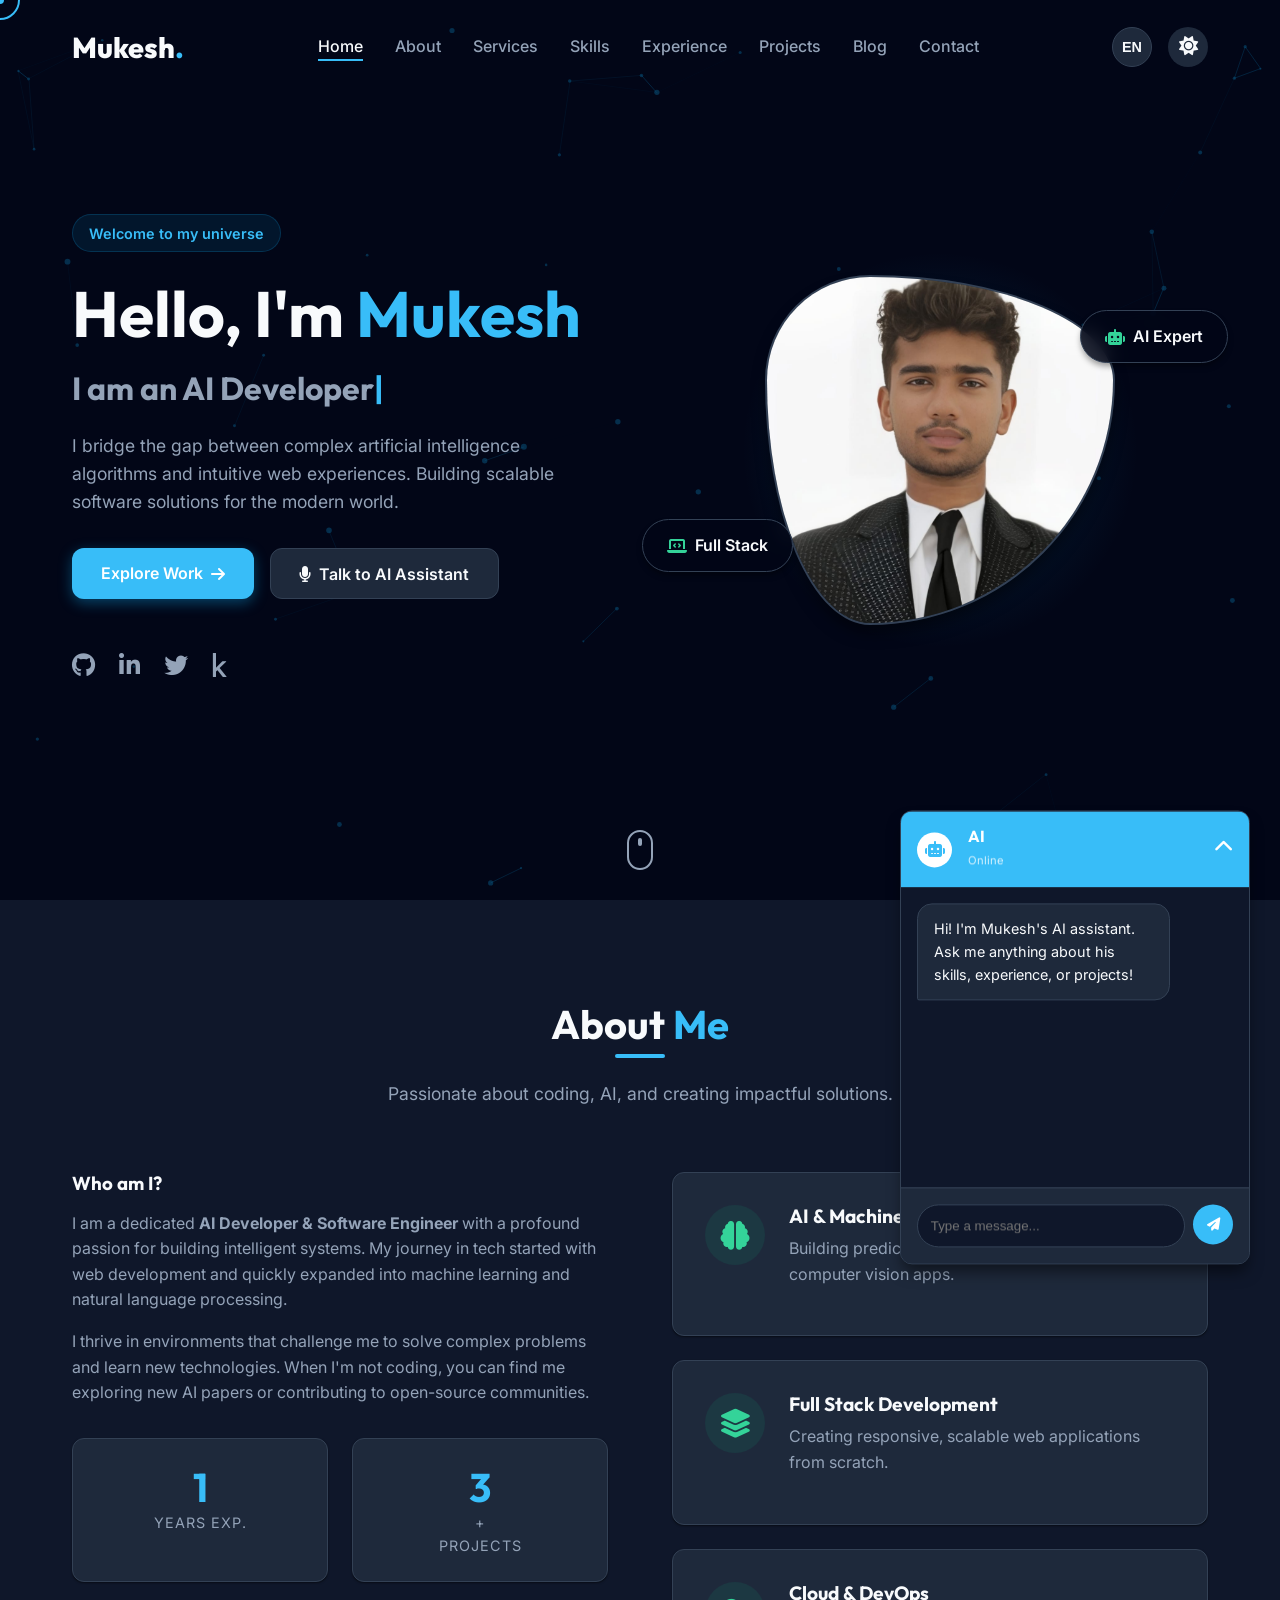
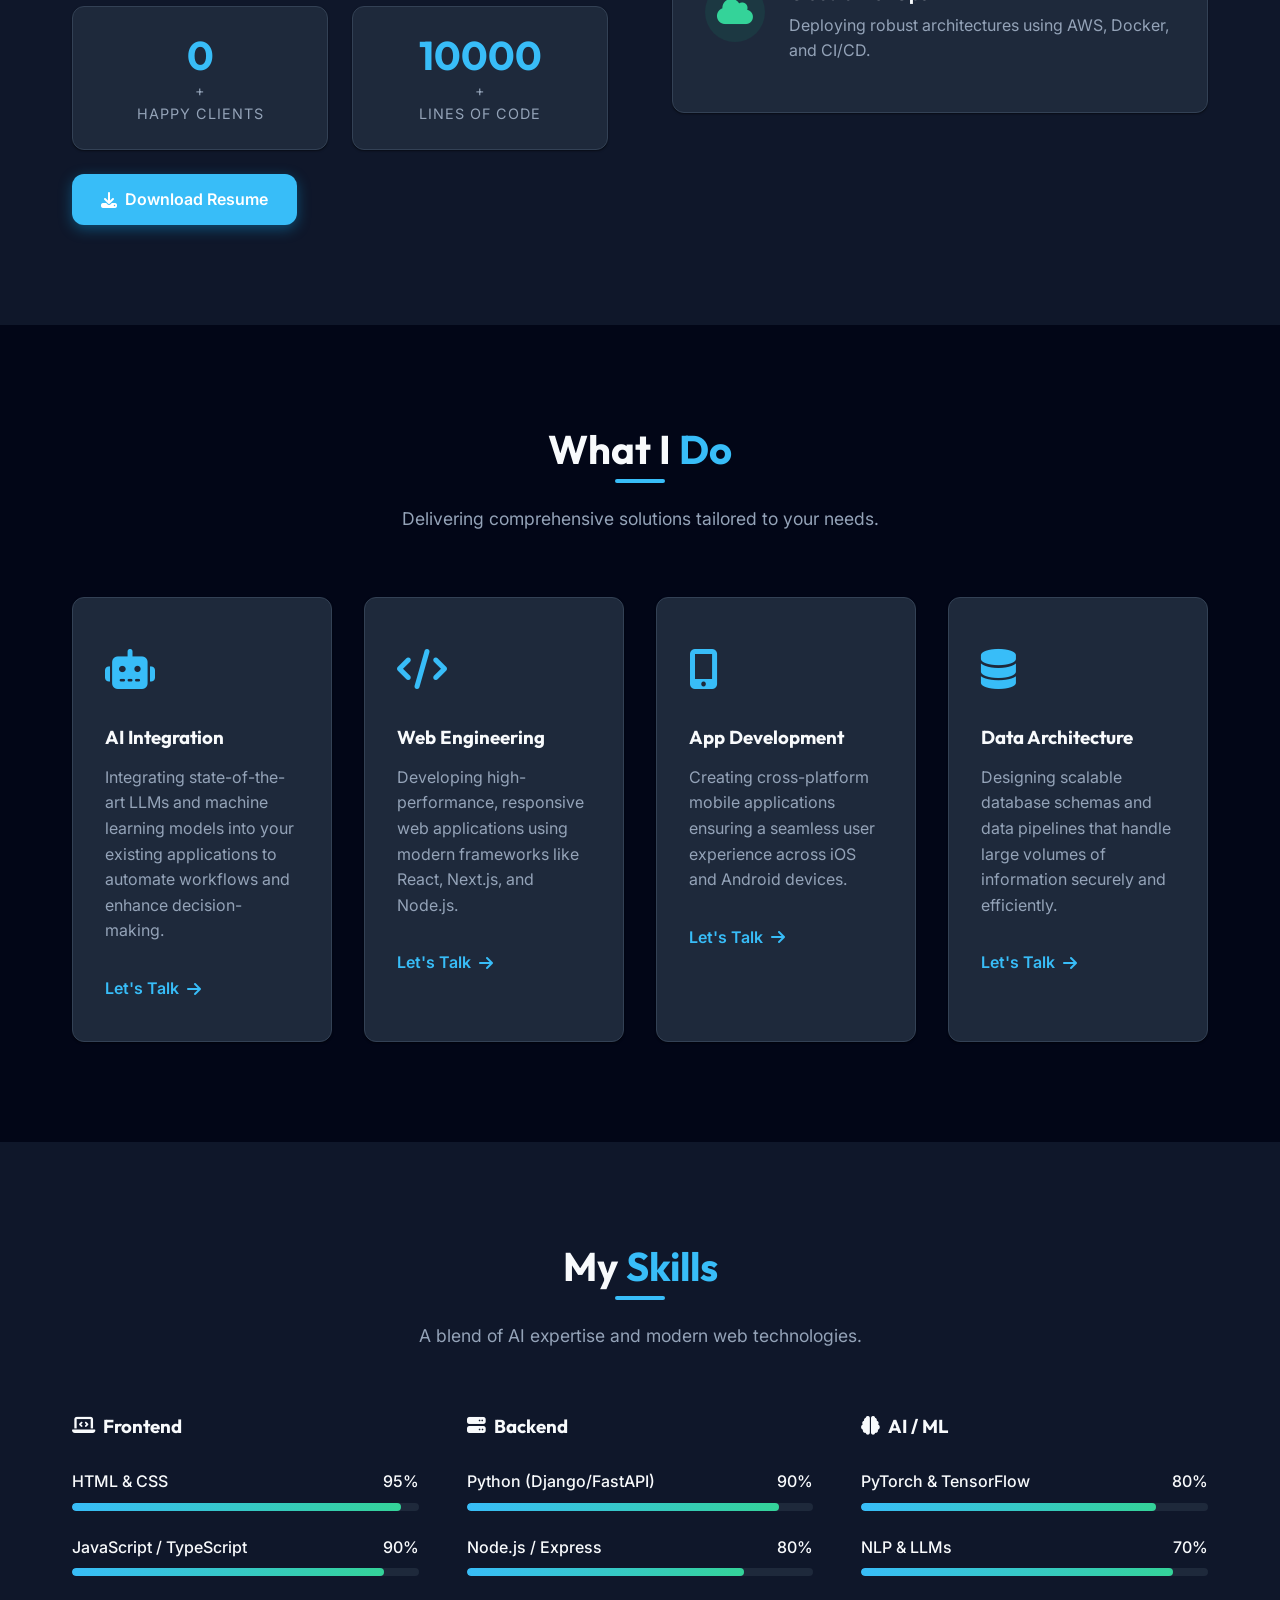
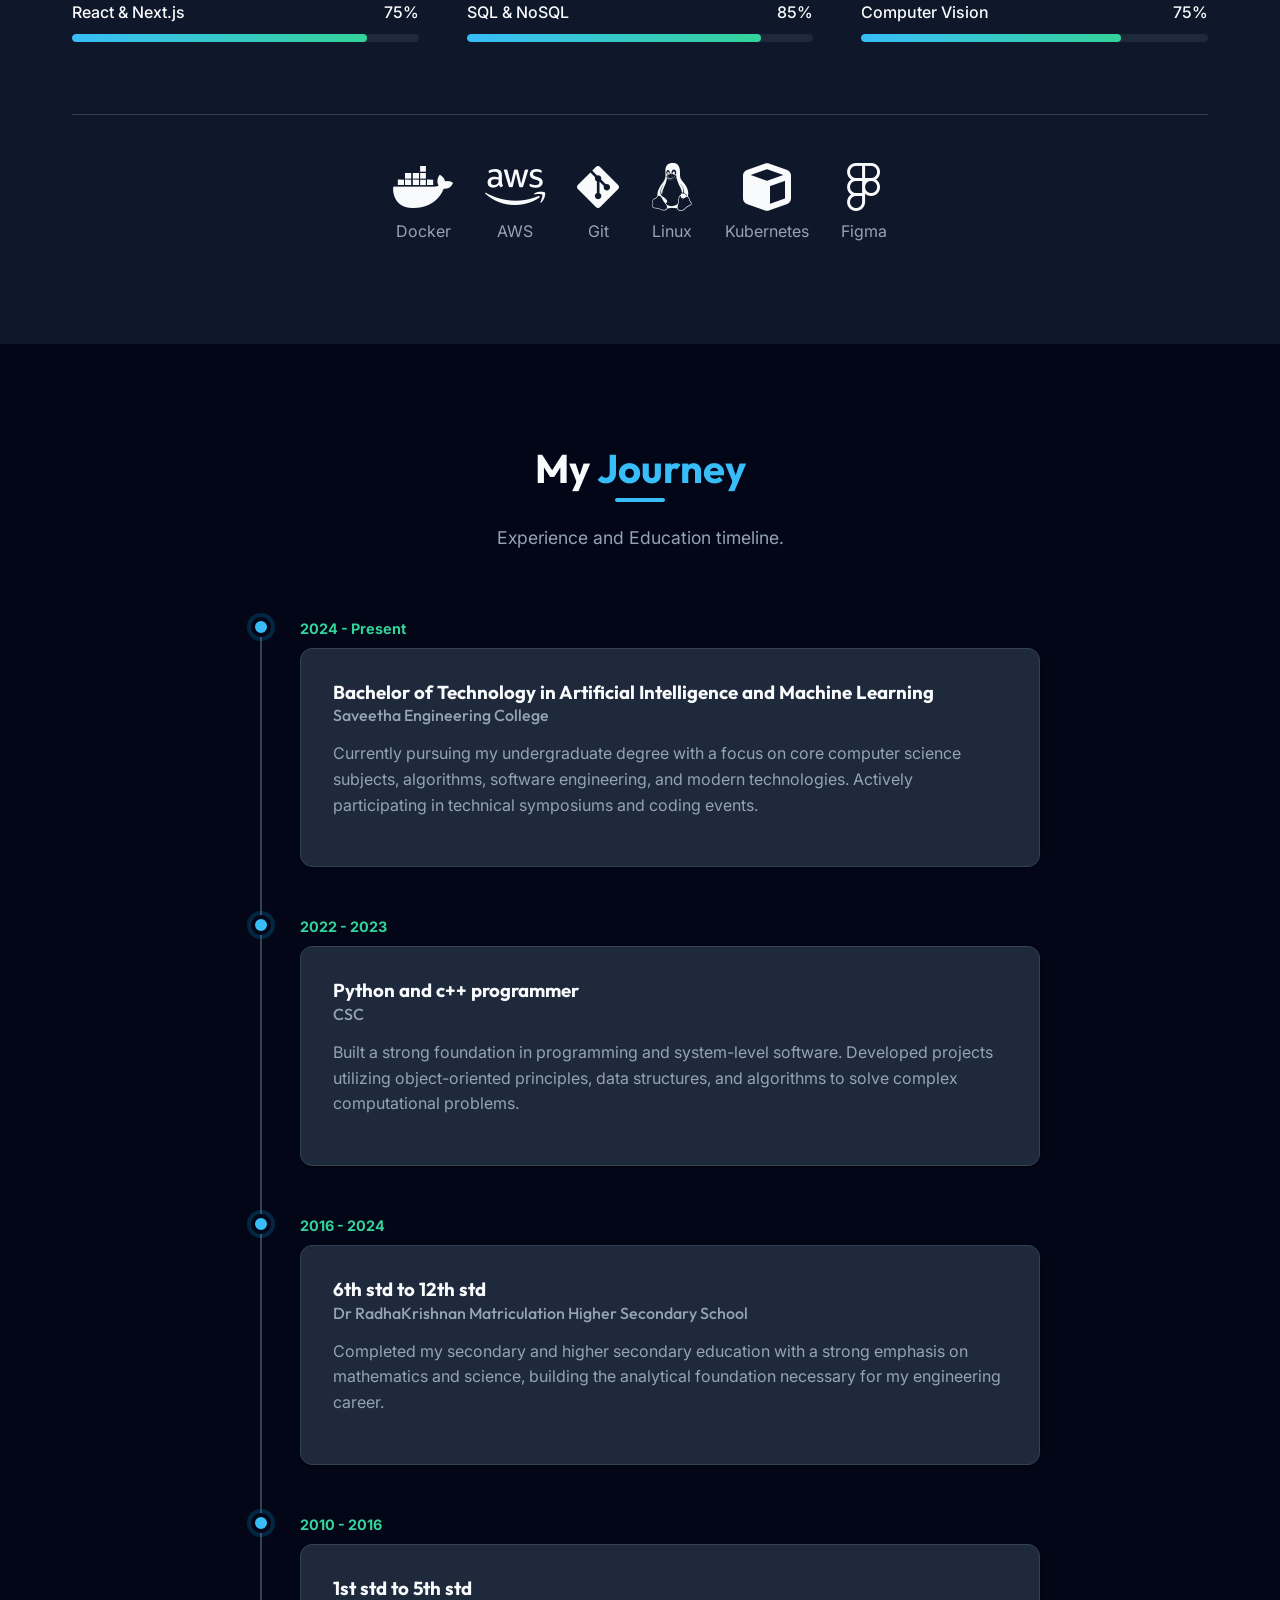
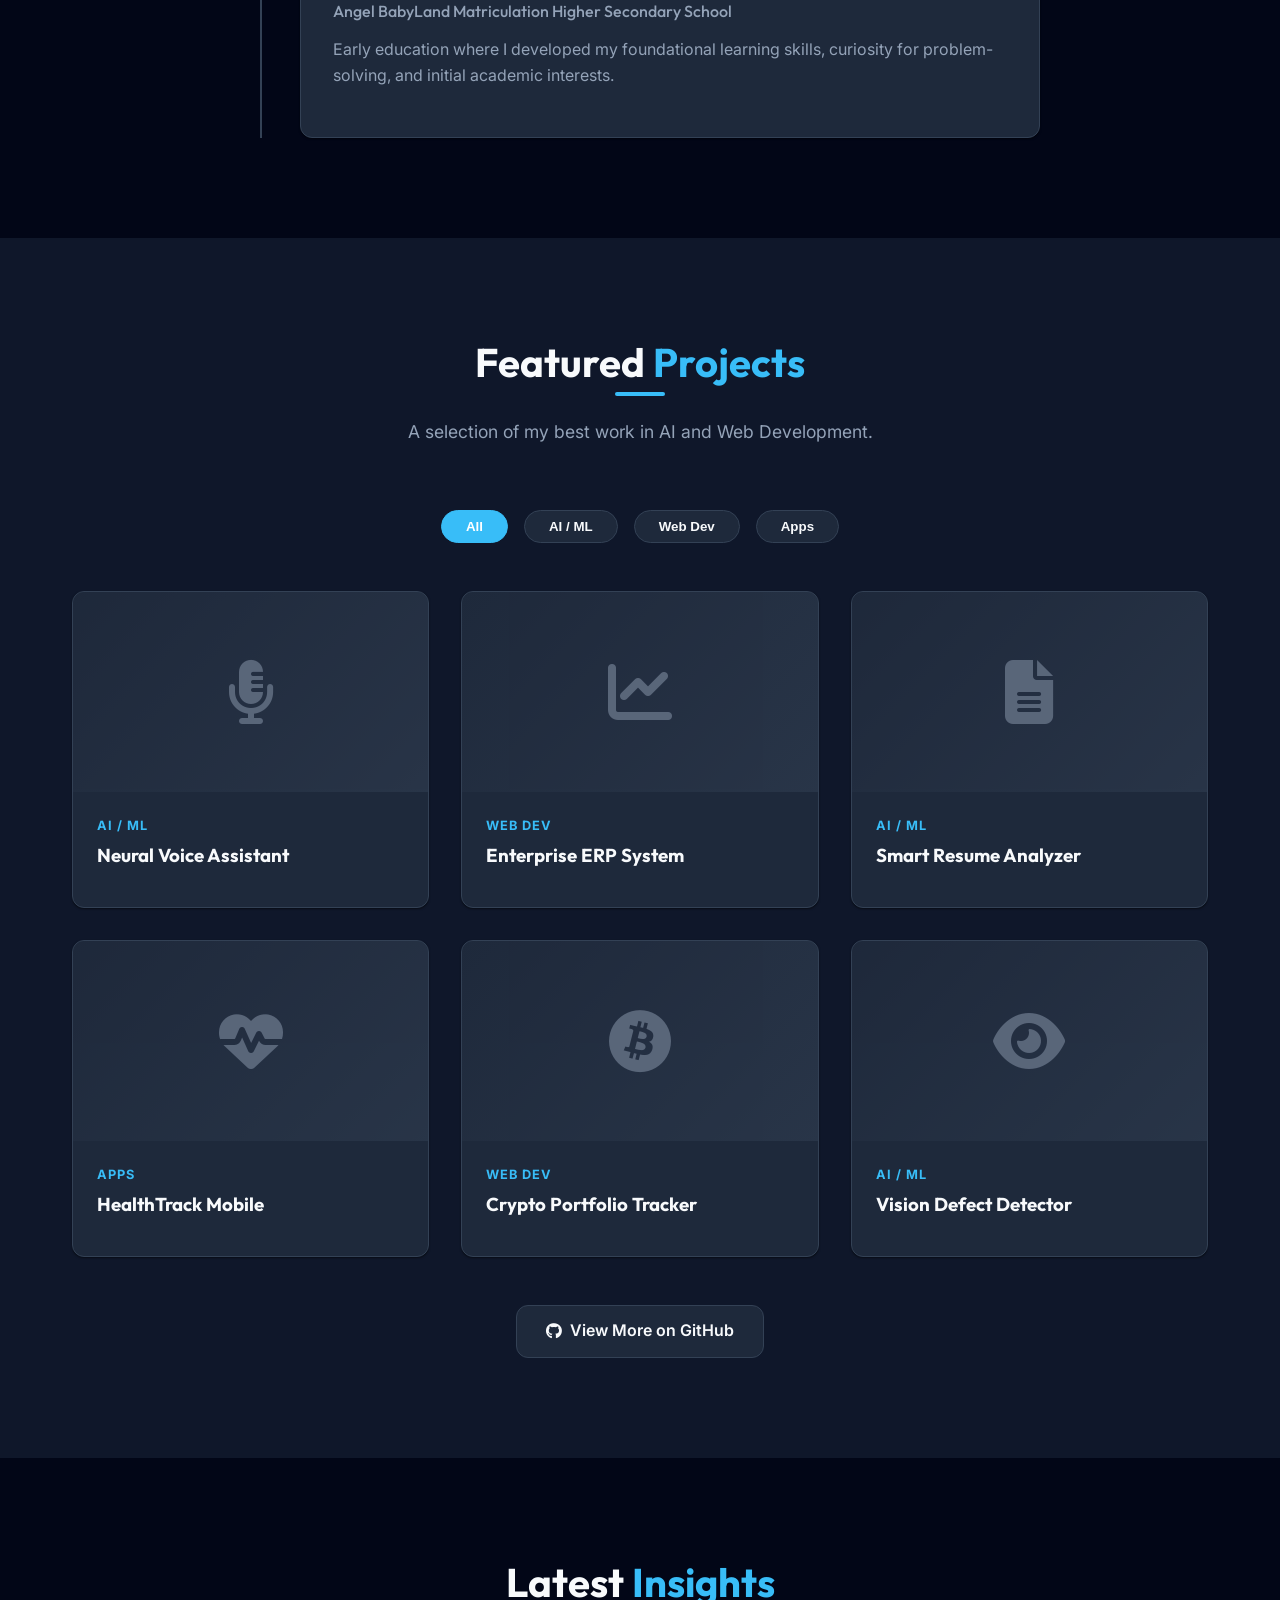
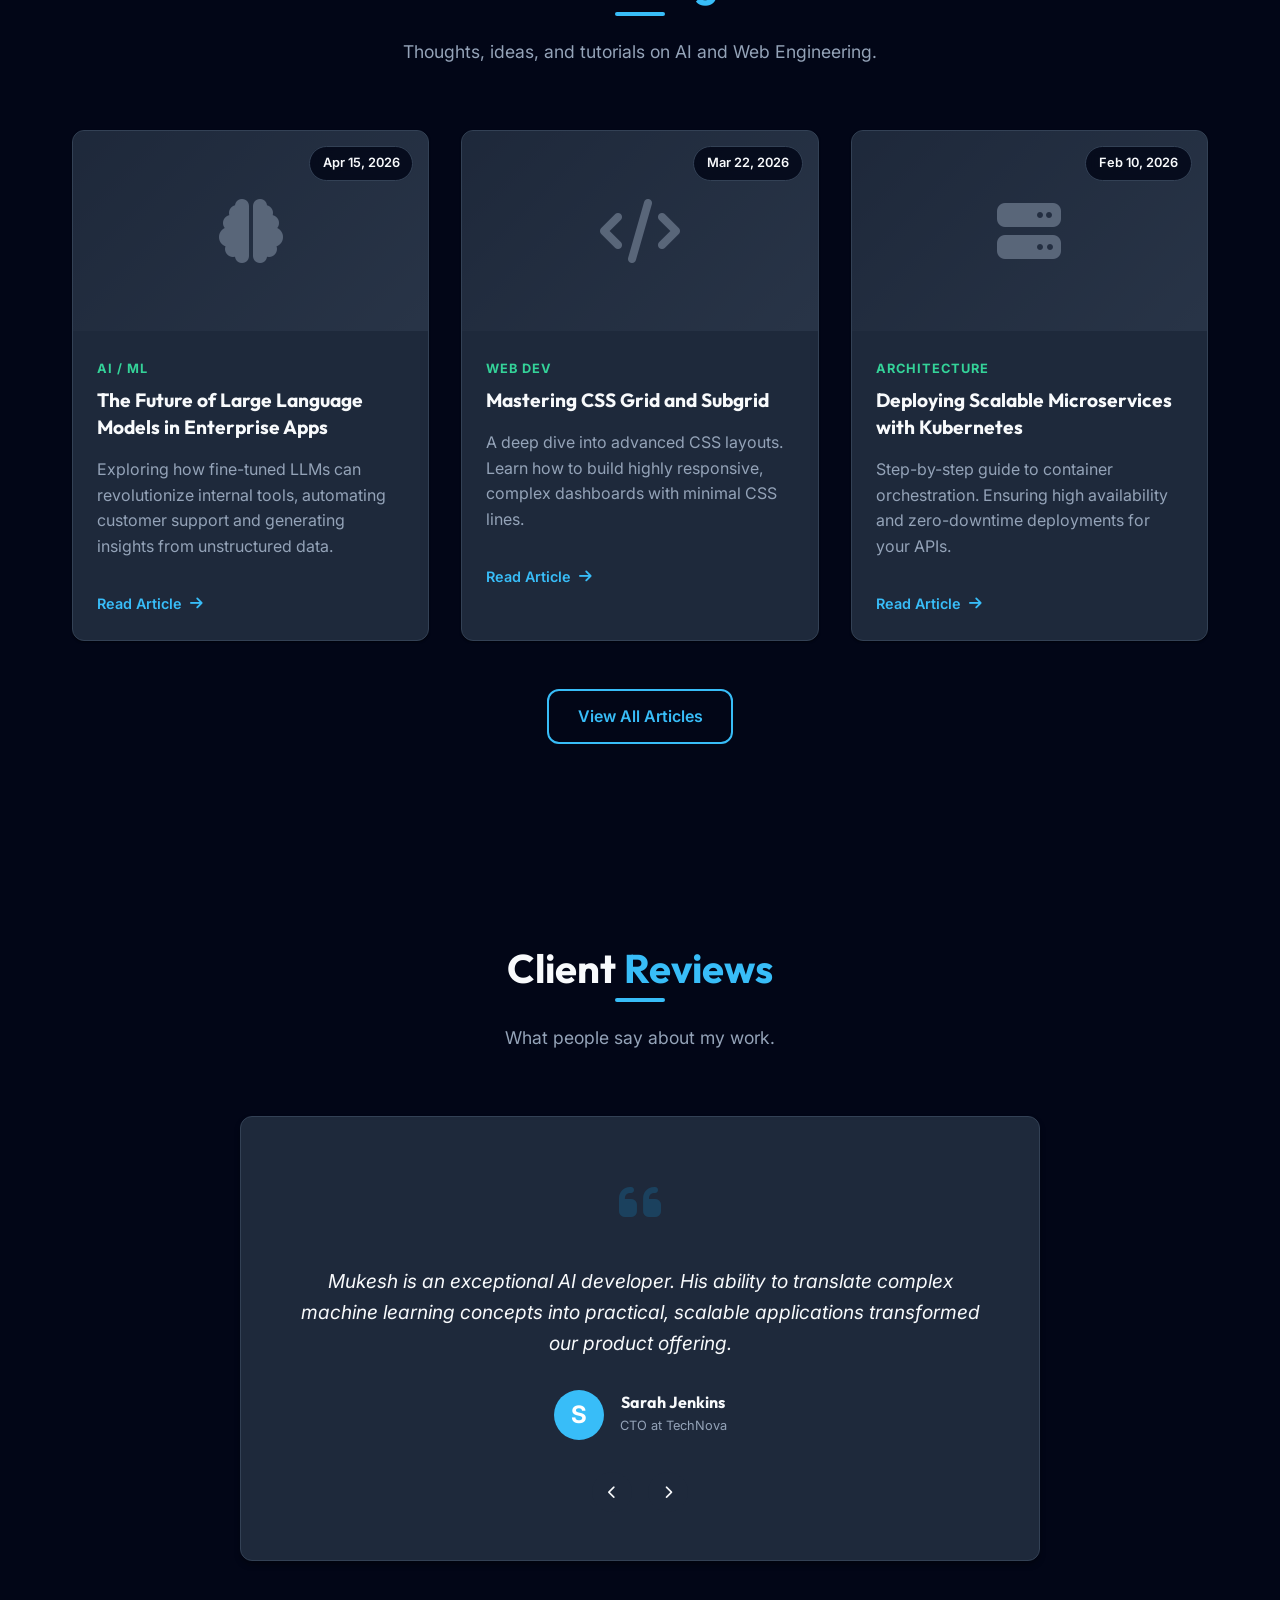
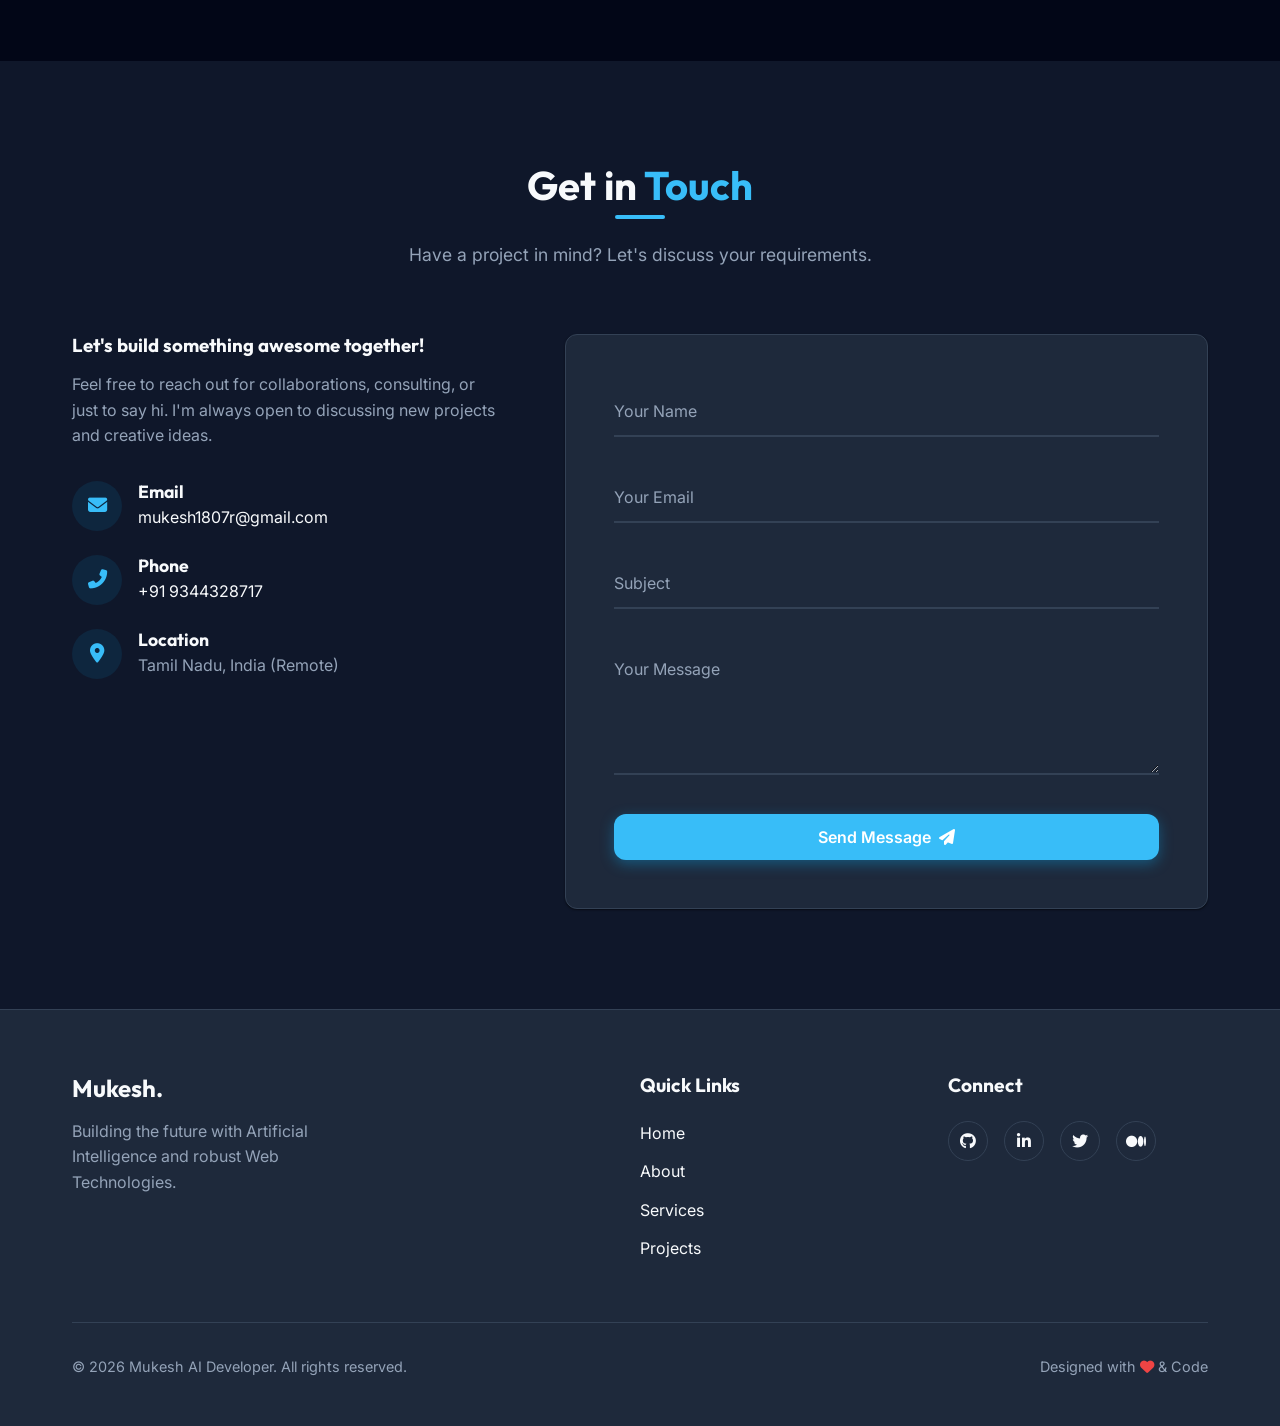
==== commit df5e7742: "Implemented real-time voice assistant with expanded features" ====
--- a/index.html
+++ b/index.html
@@ -840,10 +840,16 @@
     <!-- Voice Control Feedback -->
     <div id="voice-overlay" class="voice-overlay hidden">
         <div class="voice-pulse"></div>
-        <i class="fas fa-microphone fa-3x"></i>
-        <h3>Listening...</h3>
-        <p>Try saying: "Show projects" or "Scroll down"</p>
-        <button id="stop-voice" class="btn btn-secondary mt-3">Cancel</button>
+        <div class="voice-content">
+            <i class="fas fa-microphone fa-3x mb-4"></i>
+            <h3 id="voice-status">AI Assistant is ready</h3>
+            <div class="transcript-container">
+                <p id="voice-transcript" class="transcript-text"></p>
+                <p id="ai-response" class="ai-response-text"></p>
+            </div>
+            <p class="suggestions">Try saying: "Who is Mukesh?", "Can you do a project?", or "Show me projects"</p>
+            <button id="stop-voice" class="btn btn-secondary mt-3">Close Assistant</button>
+        </div>
     </div>
 
     <!-- Scripts -->
--- a/style.css
+++ b/style.css
@@ -1604,7 +1604,7 @@
     left: 0;
     width: 100%;
     height: 100%;
-    background: rgba(0, 0, 0, 0.9);
+    background: rgba(2, 6, 23, 0.95);
     z-index: 10000;
     display: flex;
     flex-direction: column;
@@ -1612,7 +1612,41 @@
     justify-content: center;
     color: white;
     text-align: center;
-}
+    backdrop-filter: blur(10px);
+}
+
+.voice-content {
+    max-width: 600px;
+    padding: 2rem;
+    z-index: 10;
+}
+
+.transcript-container {
+    margin: 2rem 0;
+    min-height: 100px;
+}
+
+.transcript-text {
+    font-size: 1.2rem;
+    color: var(--accent-primary);
+    margin-bottom: 1rem;
+    font-weight: 500;
+}
+
+.ai-response-text {
+    font-size: 1.5rem;
+    font-weight: 700;
+    color: white;
+    line-height: 1.4;
+}
+
+.suggestions {
+    color: var(--text-secondary);
+    font-size: 0.9rem;
+    margin-top: 2rem;
+}
+
+.mb-4 { margin-bottom: 1.5rem; }
 
 .voice-overlay.hidden {
     display: none;
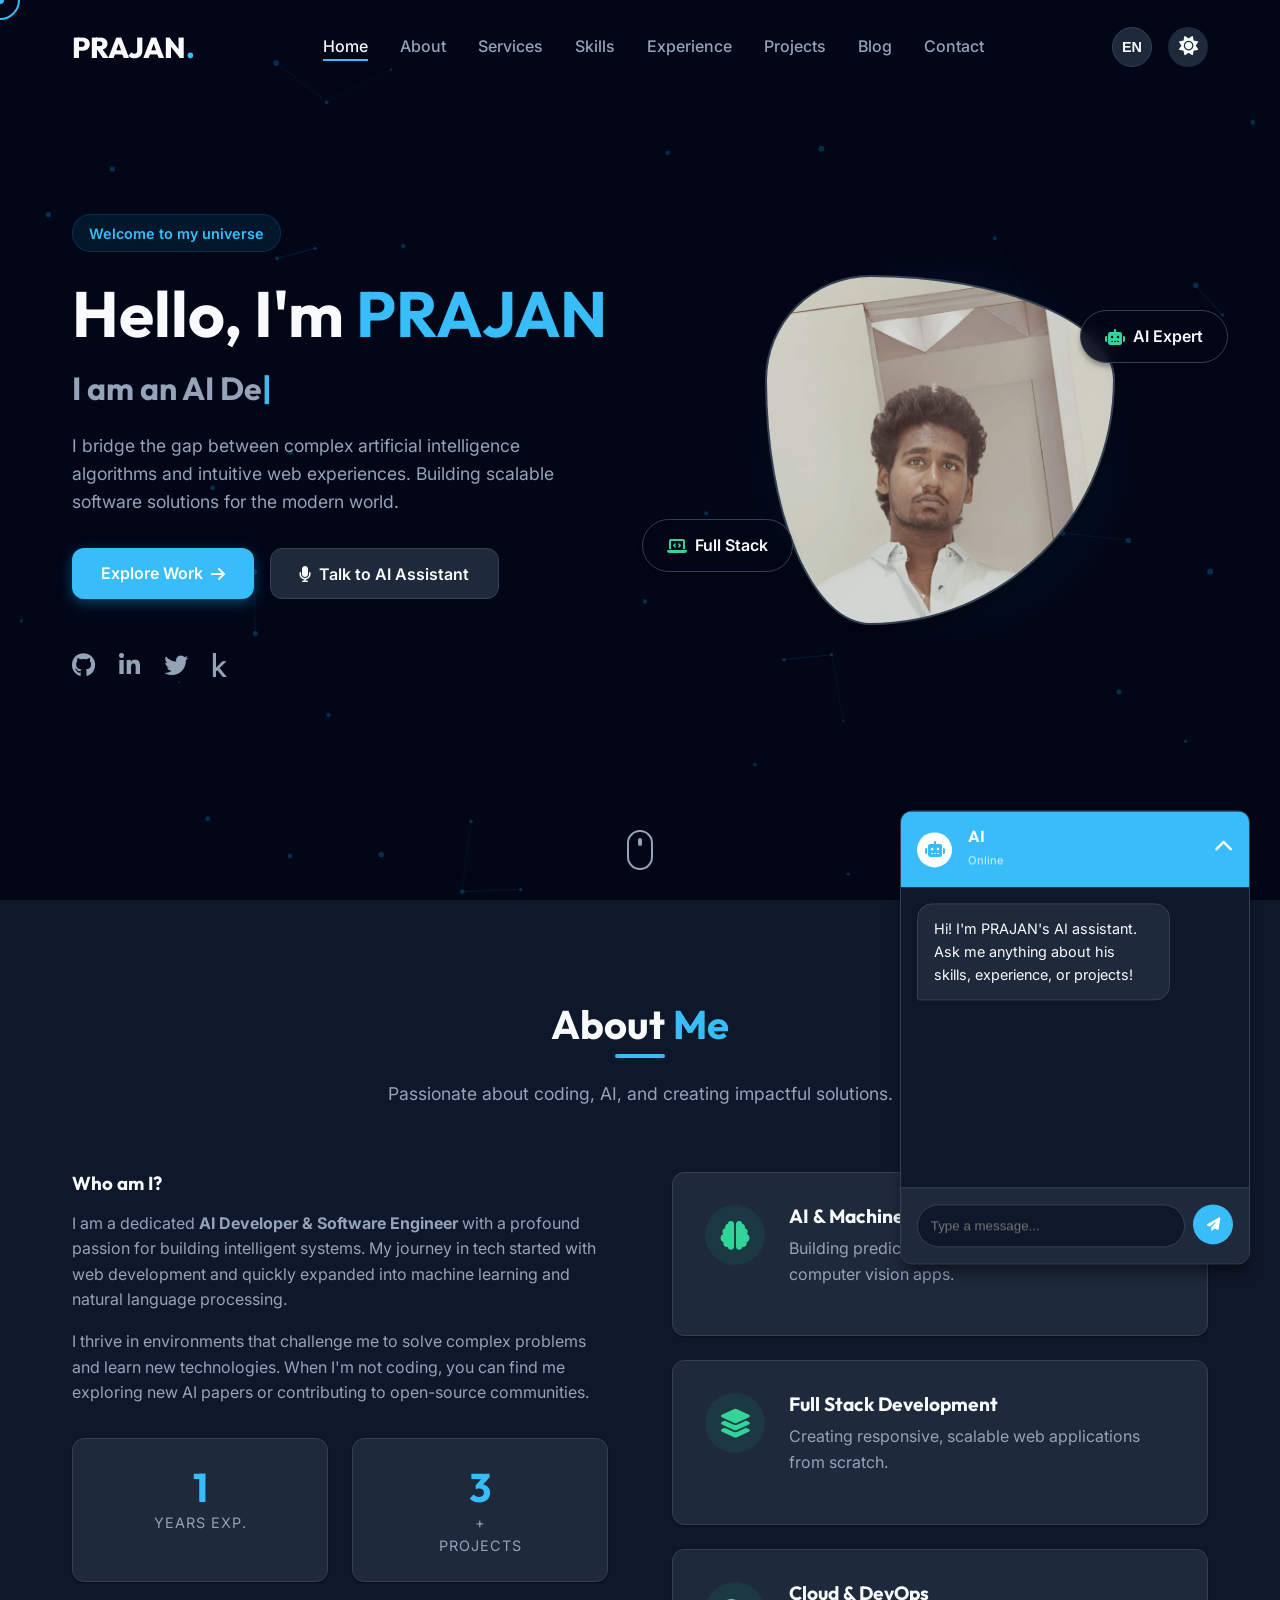
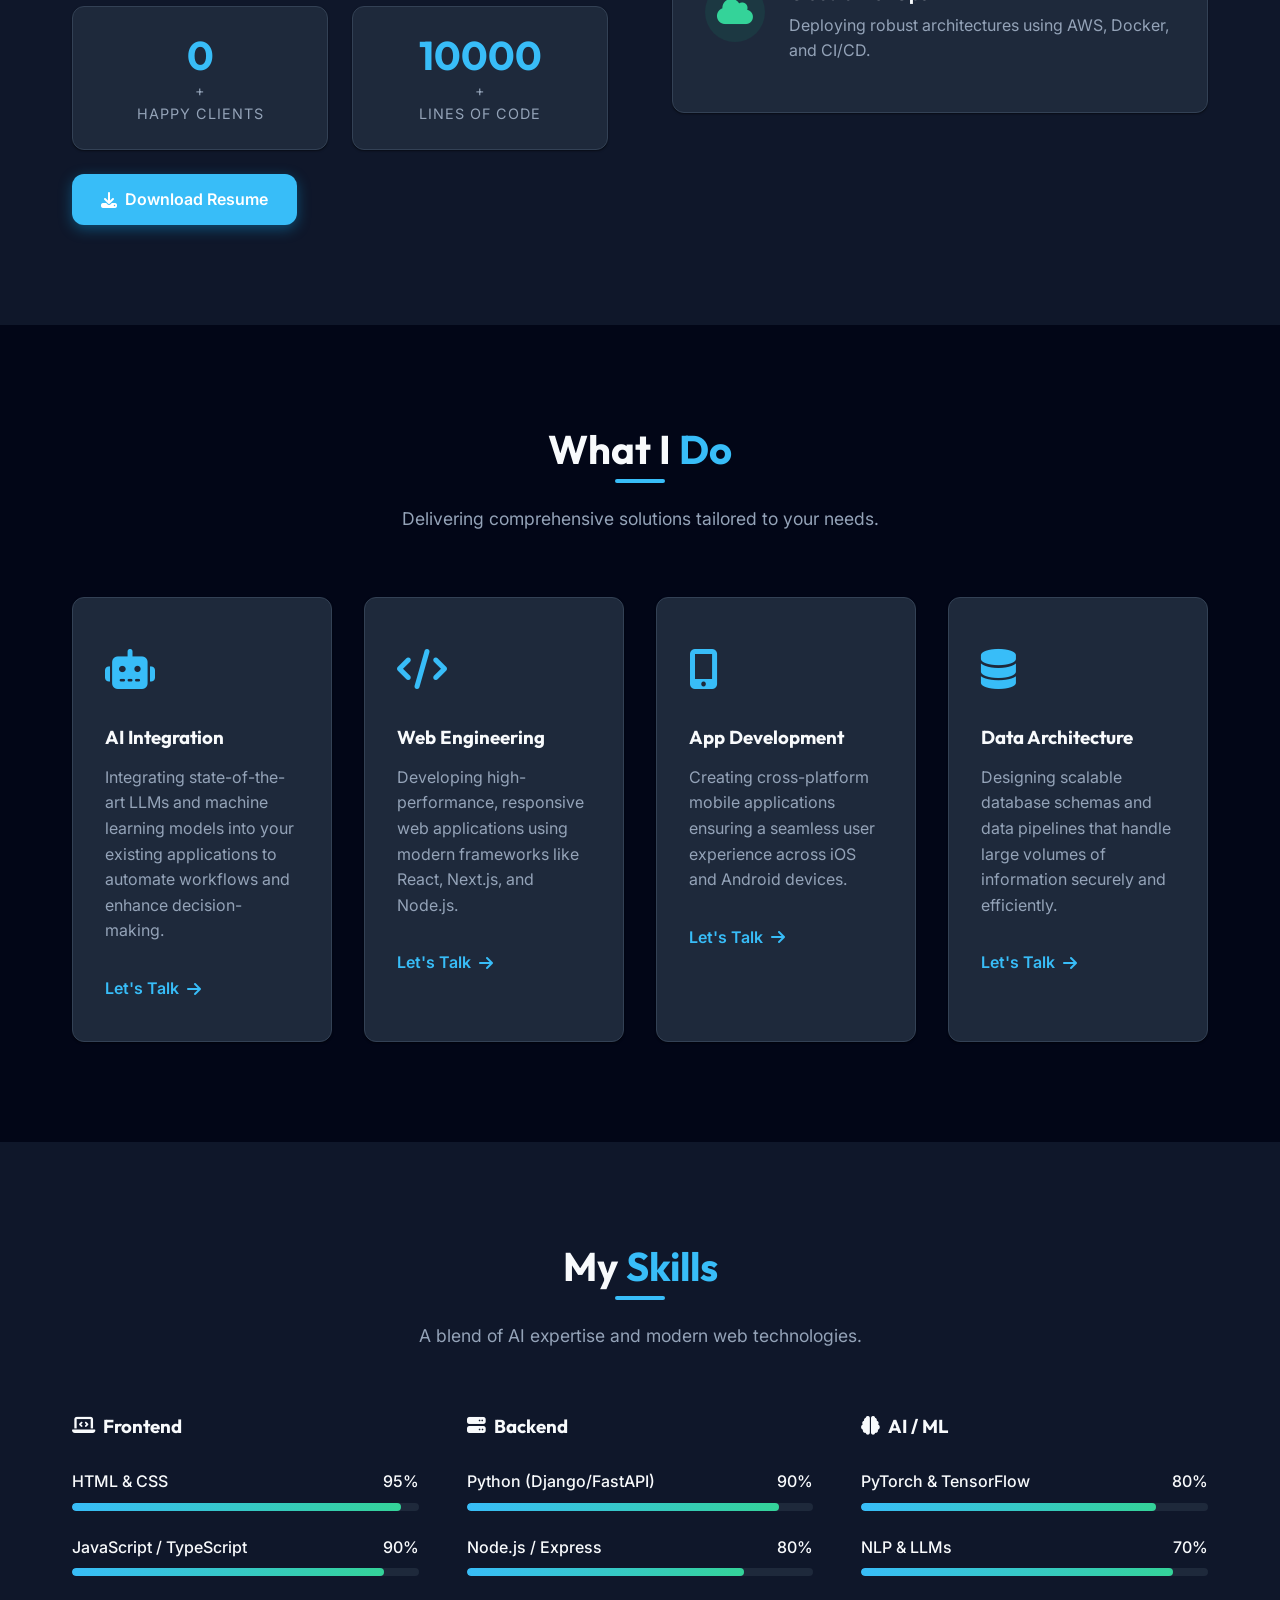
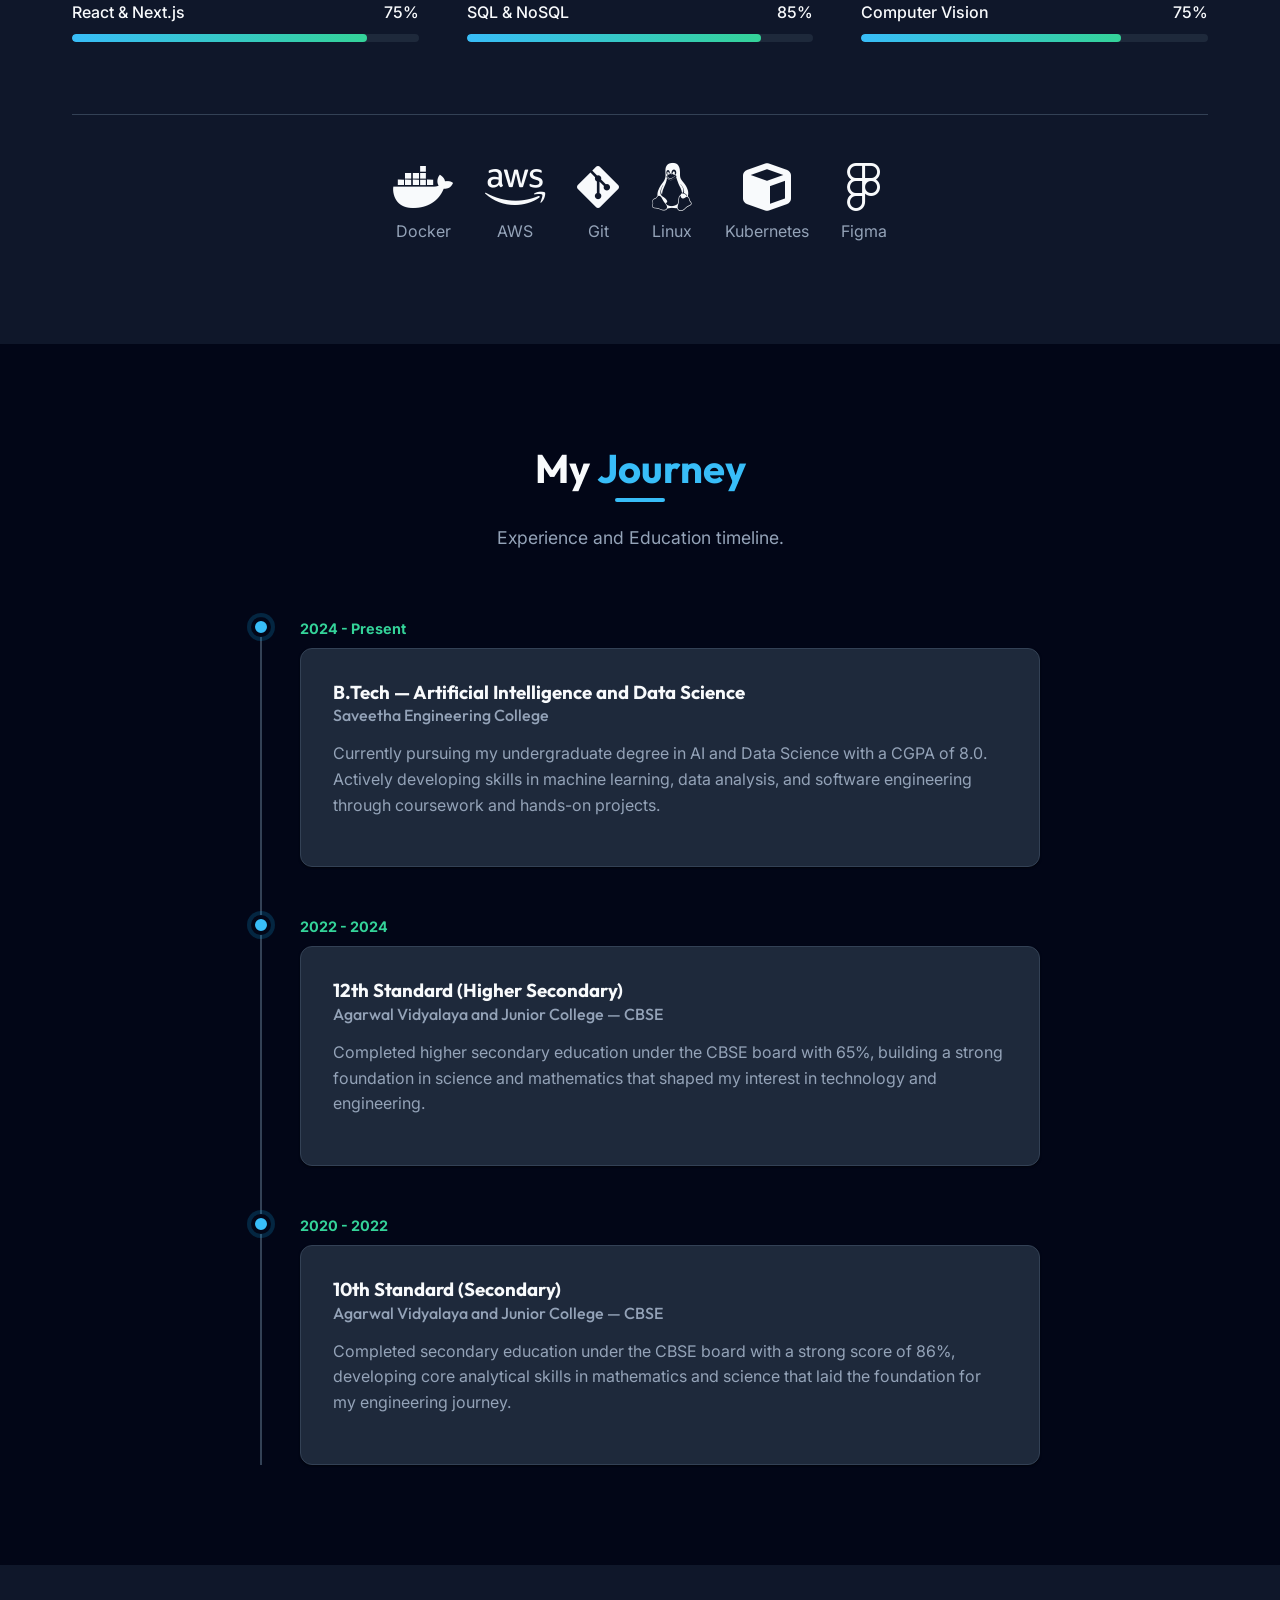
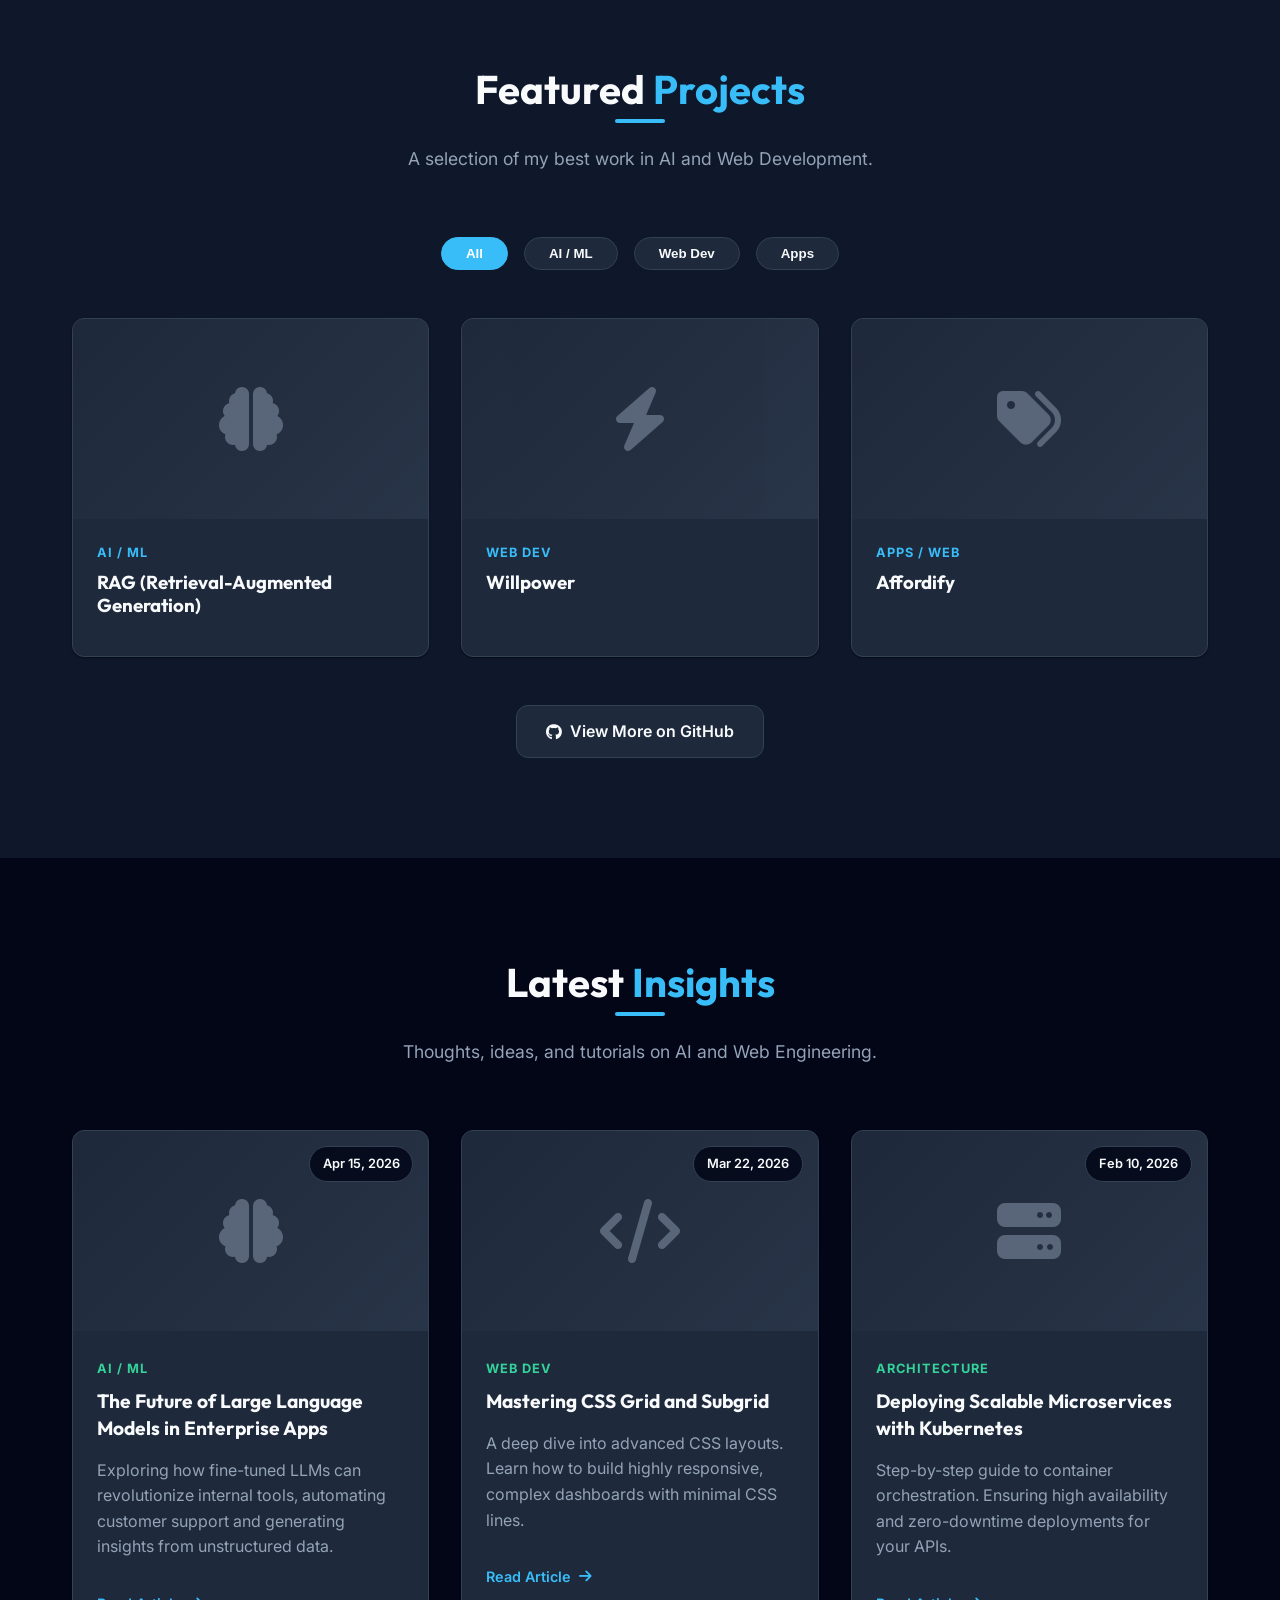
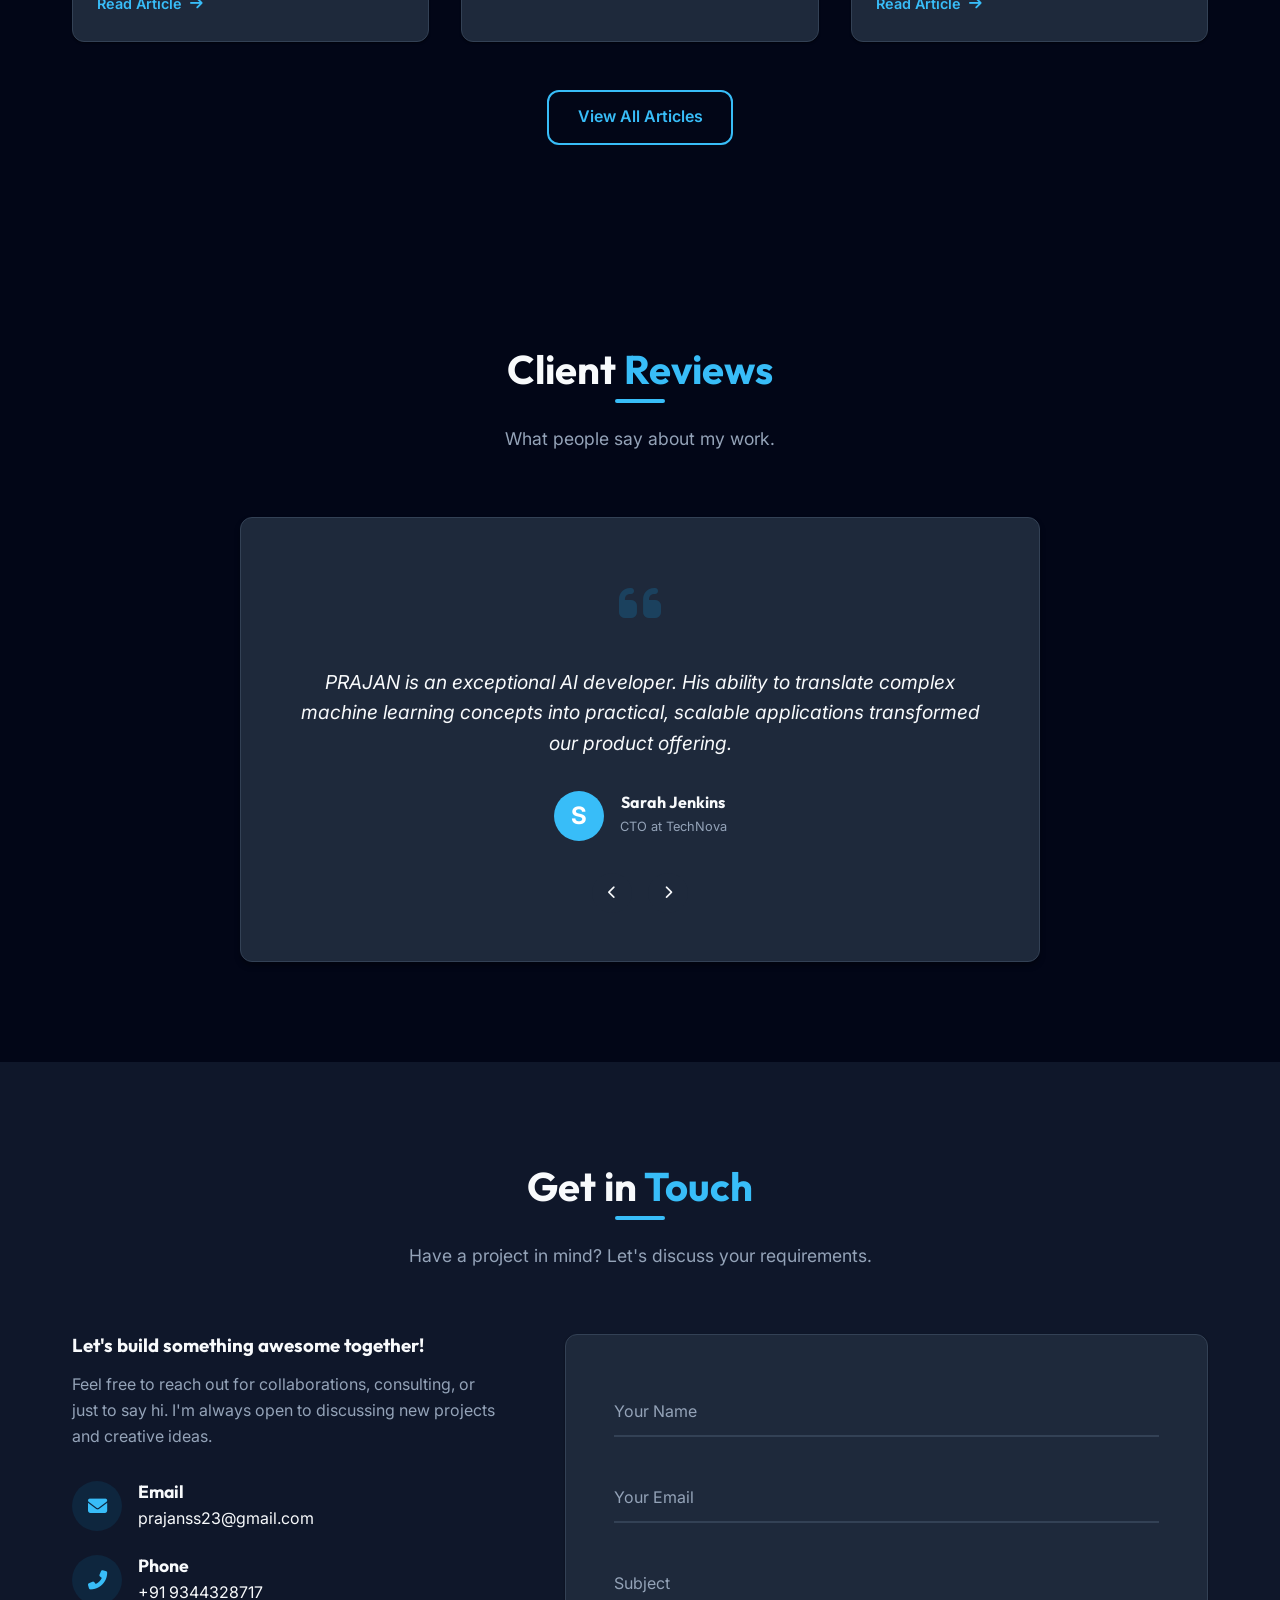
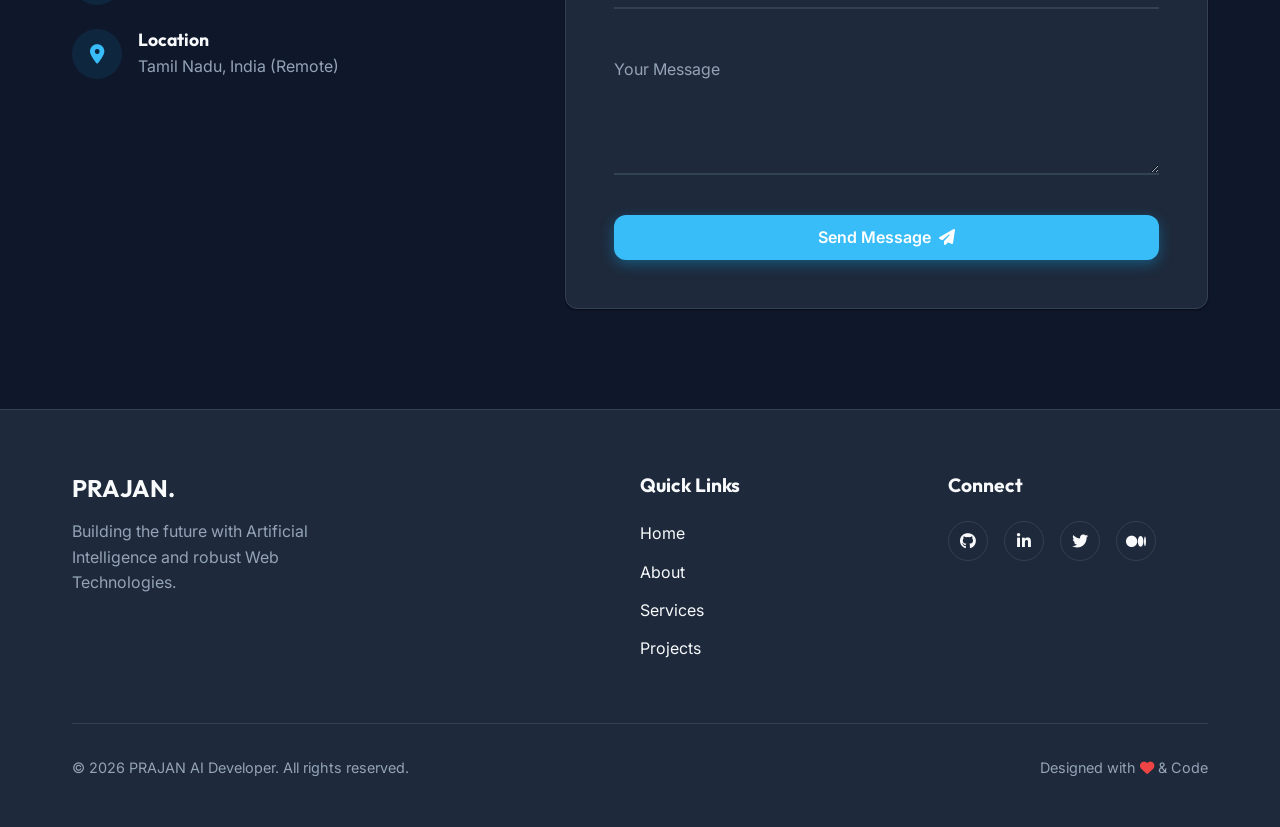
==== commit dd163579: "initial commit-changed mostly" ====
--- a/index.html
+++ b/index.html
@@ -4,8 +4,8 @@
 <head>
     <meta charset="UTF-8">
     <meta name="viewport" content="width=device-width, initial-scale=1.0">
-    <meta name="description" content="Mukesh - Professional AI Developer & Web Engineer Portfolio">
-    <title>Mukesh | AI Developer & Software Engineer</title>
+    <meta name="description" content="PRAJAN - Professional AI Developer & Web Engineer Portfolio">
+    <title>PRAJAN | AI Developer & Software Engineer</title>
     <!-- Fonts -->
     <link rel="preconnect" href="https://fonts.googleapis.com">
     <link rel="preconnect" href="https://fonts.gstatic.com" crossorigin>
@@ -52,7 +52,7 @@
     <header class="header">
         <div class="container nav-container">
             <a href="#home" class="logo">
-                <span class="logo-text">Mukesh<span class="dot">.</span></span>
+                <span class="logo-text">PRAJAN<span class="dot">.</span></span>
             </a>
             <nav class="nav-menu">
                 <ul class="nav-list">
@@ -90,7 +90,7 @@
                 <div class="hero-content reveal fade-left">
                     <span class="badge">Welcome to my universe</span>
                     <h1 class="hero-title">
-                        Hello, I'm <span class="highlight">Mukesh</span><br>
+                        Hello, I'm <span class="highlight">PRAJAN</span><br>
                     </h1>
                     <h2 class="hero-subtitle">
                         I am an <span id="typing-text" class="typing-text"></span><span class="cursor">|</span>
@@ -108,11 +108,12 @@
                         </button>
                     </div>
                     <div class="social-links">
-                        <a href="https://github.com/Mukesh1807r" target="_blank" aria-label="GitHub"><i
+                        <a href="https://github.com/kendallcore" target="_blank" aria-label="GitHub"><i
                                 class="fab fa-github"></i></a>
-                        <a href="https://www.linkedin.com/in/mukesh1807r/" target="_blank" aria-label="LinkedIn"><i
-                                class="fab fa-linkedin-in"></i></a>
-                        <a href="#" target="_blank" aria-label="Twitter"><i class="fab fa-twitter"></i></a>
+                        <a href="https://www.linkedin.com/in/prajan-ss-88a04b324" target="_blank"
+                            aria-label="LinkedIn"><i class="fab fa-linkedin-in"></i></a>
+                        <a href="https://x.com/PRAJANHADES" target="_blank" aria-label="Twitter"><i
+                                class="fab fa-twitter"></i></a>
                         <a href="#" target="_blank" aria-label="Kaggle"><i class="fab fa-kaggle"></i></a>
                     </div>
                 </div>
@@ -120,7 +121,8 @@
                     <div class="hero-image-bg"></div>
                     <!-- Profile Image -->
                     <div class="hero-image">
-                        <img src="profile.jpg" alt="Profile Photo" style="width: 100%; height: 100%; object-fit: cover;">
+                        <img src="profile.jpg" alt="Profile Photo"
+                            style="width: 100%; height: 100%; object-fit: cover;">
                     </div>
                     <div class="floating-badge badge-1">
                         <i class="fas fa-robot"></i> AI Expert
@@ -174,7 +176,7 @@
                                 <p>Lines of Code</p>
                             </div>
                         </div>
-                        <a href="resume.pdf" download="Mukesh_Resume.pdf" class="btn btn-primary mt-4">
+                        <a href="resume.pdf" download="PRAJAN_Resume.pdf" class="btn btn-primary mt-4">
                             <i class="fas fa-download"></i> Download Resume
                         </a>
                     </div>
@@ -396,43 +398,33 @@
                             <div class="timeline-dot"></div>
                             <div class="timeline-date">2024 - Present</div>
                             <div class="timeline-content">
-                                <h3>Bachelor of Technology in Artificial Intelligence and Machine Learning</h3>
+                                <h3>B.Tech — Artificial Intelligence and Data Science</h3>
                                 <h4>Saveetha Engineering College</h4>
-                                <p>Currently pursuing my undergraduate degree with a focus on core computer science
-                                    subjects, algorithms, software engineering, and modern technologies. Actively
-                                    participating in technical symposiums and coding events.</p>
+                                <p>Currently pursuing my undergraduate degree in AI and Data Science with a CGPA of 8.0.
+                                    Actively developing skills in machine learning, data analysis, and software
+                                    engineering through coursework and hands-on projects.</p>
                             </div>
                         </div>
                         <div class="timeline-item reveal fade-up">
                             <div class="timeline-dot"></div>
-                            <div class="timeline-date">2022 - 2023</div>
+                            <div class="timeline-date">2022 - 2024</div>
                             <div class="timeline-content">
-                                <h3>Python and c++ programmer</h3>
-                                <h4>CSC</h4>
-                                <p>Built a strong foundation in programming and system-level software. Developed
-                                    projects utilizing object-oriented principles, data structures, and algorithms to
-                                    solve complex computational problems.</p>
+                                <h3>12th Standard (Higher Secondary)</h3>
+                                <h4>Agarwal Vidyalaya and Junior College — CBSE</h4>
+                                <p>Completed higher secondary education under the CBSE board with 65%, building a strong
+                                    foundation in science and mathematics that shaped my interest in technology and
+                                    engineering.</p>
                             </div>
                         </div>
                         <div class="timeline-item reveal fade-up">
                             <div class="timeline-dot"></div>
-                            <div class="timeline-date">2016 - 2024</div>
+                            <div class="timeline-date">2020 - 2022</div>
                             <div class="timeline-content">
-                                <h3>6th std to 12th std</h3>
-                                <h4>Dr RadhaKrishnan Matriculation Higher Secondary School</h4>
-                                <p>Completed my secondary and higher secondary education with a strong emphasis on
-                                    mathematics and science, building the analytical foundation necessary for my
-                                    engineering career.</p>
-                            </div>
-                        </div>
-                        <div class="timeline-item reveal fade-up">
-                            <div class="timeline-dot"></div>
-                            <div class="timeline-date">2010 - 2016</div>
-                            <div class="timeline-content">
-                                <h3>1st std to 5th std</h3>
-                                <h4>Angel BabyLand Matriculation Higher Secondary School</h4>
-                                <p>Early education where I developed my foundational learning skills, curiosity for
-                                    problem-solving, and initial academic interests.</p>
+                                <h3>10th Standard (Secondary)</h3>
+                                <h4>Agarwal Vidyalaya and Junior College — CBSE</h4>
+                                <p>Completed secondary education under the CBSE board with a strong score of 86%,
+                                    developing core analytical skills in mathematics and science that laid the
+                                    foundation for my engineering journey.</p>
                             </div>
                         </div>
                     </div>
@@ -458,106 +450,61 @@
 
                 <!-- Projects Grid -->
                 <div class="projects-grid">
-                    <!-- Project 1 -->
-                    <div class="project-card reveal fade-up mix ai" data-title="AI Voice Assistant"
-                        data-desc="A highly responsive voice-controlled assistant built with Python, speech recognition, and integrated with an advanced LLM backend to manage daily tasks, answer queries, and control IoT devices."
-                        data-tech="Python, PyTorch, React, WebSocket" data-link="https://github.com/mukesh/ai-voice">
+                    <!-- Project 1: RAG (AI/ML) -->
+                    <div class="project-card reveal fade-up mix ai" data-title="RAG — Retrieval-Augmented Generation"
+                        data-desc="A Retrieval-Augmented Generation pipeline that grounds LLM responses in real documents. Combines dense vector search with generative AI to produce accurate, citation-backed answers from custom knowledge bases."
+                        data-tech="Python, LangChain, FAISS, OpenAI API, FastAPI"
+                        data-link="https://github.com/kendallcore/RAG">
                         <div class="project-img">
-                            <div class="img-placeholder"><i class="fas fa-microphone-alt"></i></div>
+                            <div class="img-placeholder"><i class="fas fa-brain"></i></div>
                             <div class="project-overlay">
                                 <button class="btn btn-primary view-project-btn">View Details</button>
                             </div>
                         </div>
                         <div class="project-info">
                             <span class="project-category">AI / ML</span>
-                            <h3>Neural Voice Assistant</h3>
-                        </div>
-                    </div>
-
-                    <!-- Project 2 -->
-                    <div class="project-card reveal fade-up mix web" data-title="Enterprise ERP System"
-                        data-desc="A full-stack enterprise resource planning web application. Features include real-time inventory tracking, secure role-based access control, and dynamic reporting dashboards."
-                        data-tech="React, Node.js, PostgreSQL, Redis" data-link="https://github.com/mukesh/erp-system">
+                            <h3>RAG (Retrieval-Augmented Generation)</h3>
+                        </div>
+                    </div>
+
+                    <!-- Project 2: Willpower (Web Dev) -->
+                    <div class="project-card reveal fade-up mix web" data-title="Willpower"
+                        data-desc="A productivity and habit-tracking web application designed to help users build discipline and achieve long-term goals. Features streak tracking, daily task management, and motivational insights."
+                        data-tech="Next.js, Tailwind CSS, Supabase, TypeScript"
+                        data-link="https://github.com/kendallcore/willpower">
                         <div class="project-img">
-                            <div class="img-placeholder"><i class="fas fa-chart-line"></i></div>
+                            <div class="img-placeholder"><i class="fas fa-bolt"></i></div>
                             <div class="project-overlay">
                                 <button class="btn btn-primary view-project-btn">View Details</button>
                             </div>
                         </div>
                         <div class="project-info">
                             <span class="project-category">Web Dev</span>
-                            <h3>Enterprise ERP System</h3>
-                        </div>
-                    </div>
-
-                    <!-- Project 3 -->
-                    <div class="project-card reveal fade-up mix ai" data-title="Resume Analyzer AI"
-                        data-desc="An AI-powered tool that scores resumes against job descriptions using advanced NLP techniques. Extracts key skills, provides a match percentage, and offers suggestions for improvement."
-                        data-tech="FastAPI, HuggingFace, Next.js" data-link="https://github.com/mukesh/resume-analyzer">
+                            <h3>Willpower</h3>
+                        </div>
+                    </div>
+
+                    <!-- Project 3: Affordify (Apps / Web) -->
+                    <div class="project-card reveal fade-up mix app" data-title="Affordify"
+                        data-desc="An affiliate marketing web app that automatically curates and updates product listings from Pinterest. Built on Next.js with an automated data pipeline using Make.com/n8n for product discovery and price comparison."
+                        data-tech="Next.js, JSON, Make.com, Pinterest API, Vercel"
+                        data-link="https://github.com/kendallcore/affordify">
                         <div class="project-img">
-                            <div class="img-placeholder"><i class="fas fa-file-alt"></i></div>
+                            <div class="img-placeholder"><i class="fas fa-tags"></i></div>
                             <div class="project-overlay">
                                 <button class="btn btn-primary view-project-btn">View Details</button>
                             </div>
                         </div>
                         <div class="project-info">
-                            <span class="project-category">AI / ML</span>
-                            <h3>Smart Resume Analyzer</h3>
-                        </div>
-                    </div>
-
-                    <!-- Project 4 -->
-                    <div class="project-card reveal fade-up mix app" data-title="HealthTrack Mobile"
-                        data-desc="A cross-platform mobile application for tracking daily fitness metrics, integrating wearable device data, and using machine learning to predict health trends."
-                        data-tech="React Native, Firebase, TensorFlow Lite"
-                        data-link="https://github.com/mukesh/health-track">
-                        <div class="project-img">
-                            <div class="img-placeholder"><i class="fas fa-heartbeat"></i></div>
-                            <div class="project-overlay">
-                                <button class="btn btn-primary view-project-btn">View Details</button>
-                            </div>
-                        </div>
-                        <div class="project-info">
-                            <span class="project-category">Apps</span>
-                            <h3>HealthTrack Mobile</h3>
-                        </div>
-                    </div>
-
-                    <!-- Project 5 -->
-                    <div class="project-card reveal fade-up mix web" data-title="Crypto Portfolio Tracker"
-                        data-desc="A real-time cryptocurrency portfolio dashboard. Utilizes WebSockets for live price updates, integrates multiple exchange APIs, and provides deep analytical charts."
-                        data-tech="Vue.js, Express, D3.js" data-link="https://github.com/mukesh/crypto-track">
-                        <div class="project-img">
-                            <div class="img-placeholder"><i class="fab fa-bitcoin"></i></div>
-                            <div class="project-overlay">
-                                <button class="btn btn-primary view-project-btn">View Details</button>
-                            </div>
-                        </div>
-                        <div class="project-info">
-                            <span class="project-category">Web Dev</span>
-                            <h3>Crypto Portfolio Tracker</h3>
-                        </div>
-                    </div>
-
-                    <!-- Project 6 -->
-                    <div class="project-card reveal fade-up mix ai" data-title="Vision Defect Detector"
-                        data-desc="A computer vision application used in manufacturing to identify microscopic defects in electronic components in real-time using custom trained CNN models."
-                        data-tech="OpenCV, TensorFlow, C++" data-link="https://github.com/mukesh/vision-defect">
-                        <div class="project-img">
-                            <div class="img-placeholder"><i class="fas fa-eye"></i></div>
-                            <div class="project-overlay">
-                                <button class="btn btn-primary view-project-btn">View Details</button>
-                            </div>
-                        </div>
-                        <div class="project-info">
-                            <span class="project-category">AI / ML</span>
-                            <h3>Vision Defect Detector</h3>
-                        </div>
-                    </div>
+                            <span class="project-category">Apps / Web</span>
+                            <h3>Affordify</h3>
+                        </div>
+                    </div>
+
                 </div>
 
                 <div class="text-center mt-5 reveal fade-up">
-                    <a href="https://github.com/mukesh1807r" target="_blank" class="btn btn-secondary"><i
+                    <a href="https://github.com/kendallcore" target="_blank" class="btn btn-secondary"><i
                             class="fab fa-github"></i> View More on GitHub</a>
                 </div>
             </div>
@@ -635,7 +582,7 @@
                 <div class="testimonial-container reveal fade-up">
                     <div class="testimonial-slide active">
                         <div class="quote-icon"><i class="fas fa-quote-left"></i></div>
-                        <p class="testimonial-text">Mukesh is an exceptional AI developer. His ability to translate
+                        <p class="testimonial-text">PRAJAN is an exceptional AI developer. His ability to translate
                             complex machine learning concepts into practical, scalable applications transformed our
                             product offering.</p>
                         <div class="client-info">
@@ -648,7 +595,7 @@
                     </div>
                     <div class="testimonial-slide">
                         <div class="quote-icon"><i class="fas fa-quote-left"></i></div>
-                        <p class="testimonial-text">Working with Mukesh was a breeze. He delivered our enterprise web
+                        <p class="testimonial-text">Working with PRAJAN was a breeze. He delivered our enterprise web
                             application ahead of schedule, with impeccable code quality and a beautiful UI.</p>
                         <div class="client-info">
                             <div class="client-avatar">M</div>
@@ -686,7 +633,7 @@
                                 <div class="icon"><i class="fas fa-envelope"></i></div>
                                 <div>
                                     <h4>Email</h4>
-                                    <a href="mailto:mukesh1807r@gmail.com">mukesh1807r@gmail.com</a>
+                                    <a href="mailto:prajanss23@gmail.com">prajanss23@gmail.com</a>
                                 </div>
                             </div>
                             <div class="contact-item">
@@ -709,8 +656,7 @@
                     <div class="contact-form-wrapper reveal fade-left">
                         <form id="contactForm" class="contact-form" action="https://api.web3forms.com/submit"
                             method="POST" novalidate>
-                            <!-- Replace with your Web3Forms Access Key -->
-                            <input type="hidden" name="access_key" value="67165eee-30e4-434e-9c7b-3c1acac0446f">
+                            <input type="hidden" name="access_key" value="a099fc81-8c17-4f1c-9392-02b727f2d0e4">
                             <div class="form-group">
                                 <input type="text" id="name" name="name" required class="form-control" placeholder=" ">
                                 <label for="name" class="form-label">Your Name</label>
@@ -752,7 +698,7 @@
         <div class="container">
             <div class="footer-content">
                 <div class="footer-logo">
-                    <h2>Mukesh<span class="dot">.</span></h2>
+                    <h2>PRAJAN<span class="dot">.</span></h2>
                     <p>Building the future with Artificial Intelligence and robust Web Technologies.</p>
                 </div>
                 <div class="footer-links">
@@ -767,15 +713,15 @@
                 <div class="footer-social">
                     <h3>Connect</h3>
                     <div class="social-icons">
-                        <a href="https://github.com/Mukesh1807r"><i class="fab fa-github"></i></a>
-                        <a href="https://www.linkedin.com/in/mukesh1807r/"><i class="fab fa-linkedin-in"></i></a>
-                        <a href="#"><i class="fab fa-twitter"></i></a>
+                        <a href="https://github.com/kendallcore"><i class="fab fa-github"></i></a>
+                        <a href="https://www.linkedin.com/in/prajan-ss-88a04b324"><i class="fab fa-linkedin-in"></i></a>
+                        <a href="https://x.com/PRAJANHADES"><i class="fab fa-twitter"></i></a>
                         <a href="#"><i class="fab fa-medium-m"></i></a>
                     </div>
                 </div>
             </div>
             <div class="footer-bottom">
-                <p>&copy; <span id="current-year"></span> Mukesh AI Developer. All rights reserved.</p>
+                <p>&copy; <span id="current-year"></span> PRAJAN AI Developer. All rights reserved.</p>
                 <p>Designed with <i class="fas fa-heart text-danger"></i> & Code</p>
             </div>
         </div>
@@ -824,7 +770,7 @@
         </div>
         <div class="chatbot-body" id="chat-body">
             <div class="chat-message bot">
-                <div class="msg-content">Hi! I'm Mukesh's AI assistant. Ask me anything about his skills, experience, or
+                <div class="msg-content">Hi! I'm PRAJAN's AI assistant. Ask me anything about his skills, experience, or
                     projects!</div>
             </div>
             <!-- Dynamic messages injected here -->
@@ -847,7 +793,7 @@
                 <p id="voice-transcript" class="transcript-text"></p>
                 <p id="ai-response" class="ai-response-text"></p>
             </div>
-            <p class="suggestions">Try saying: "Who is Mukesh?", "Can you do a project?", or "Show me projects"</p>
+            <p class="suggestions">Try saying: "Who is PRAJAN?", "Can you do a project?", or "Show me projects"</p>
             <button id="stop-voice" class="btn btn-secondary mt-3">Close Assistant</button>
         </div>
     </div>
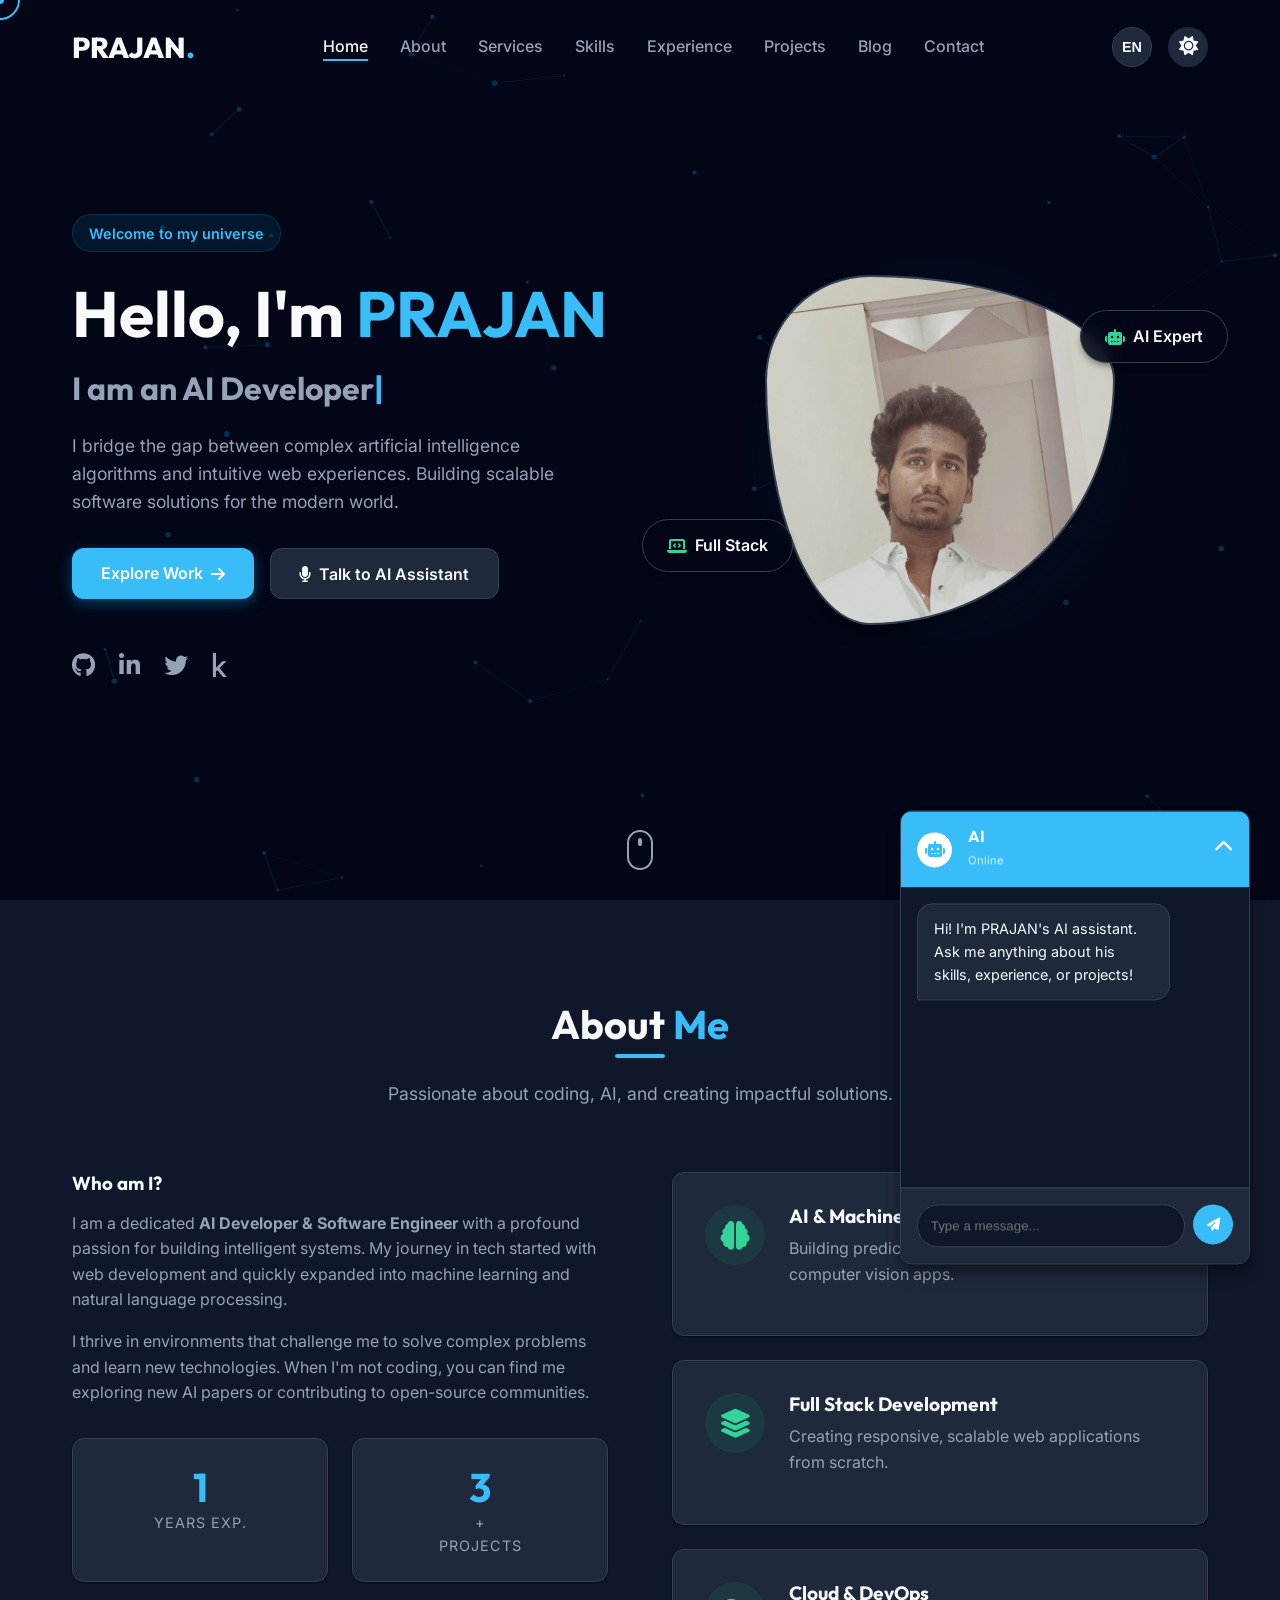
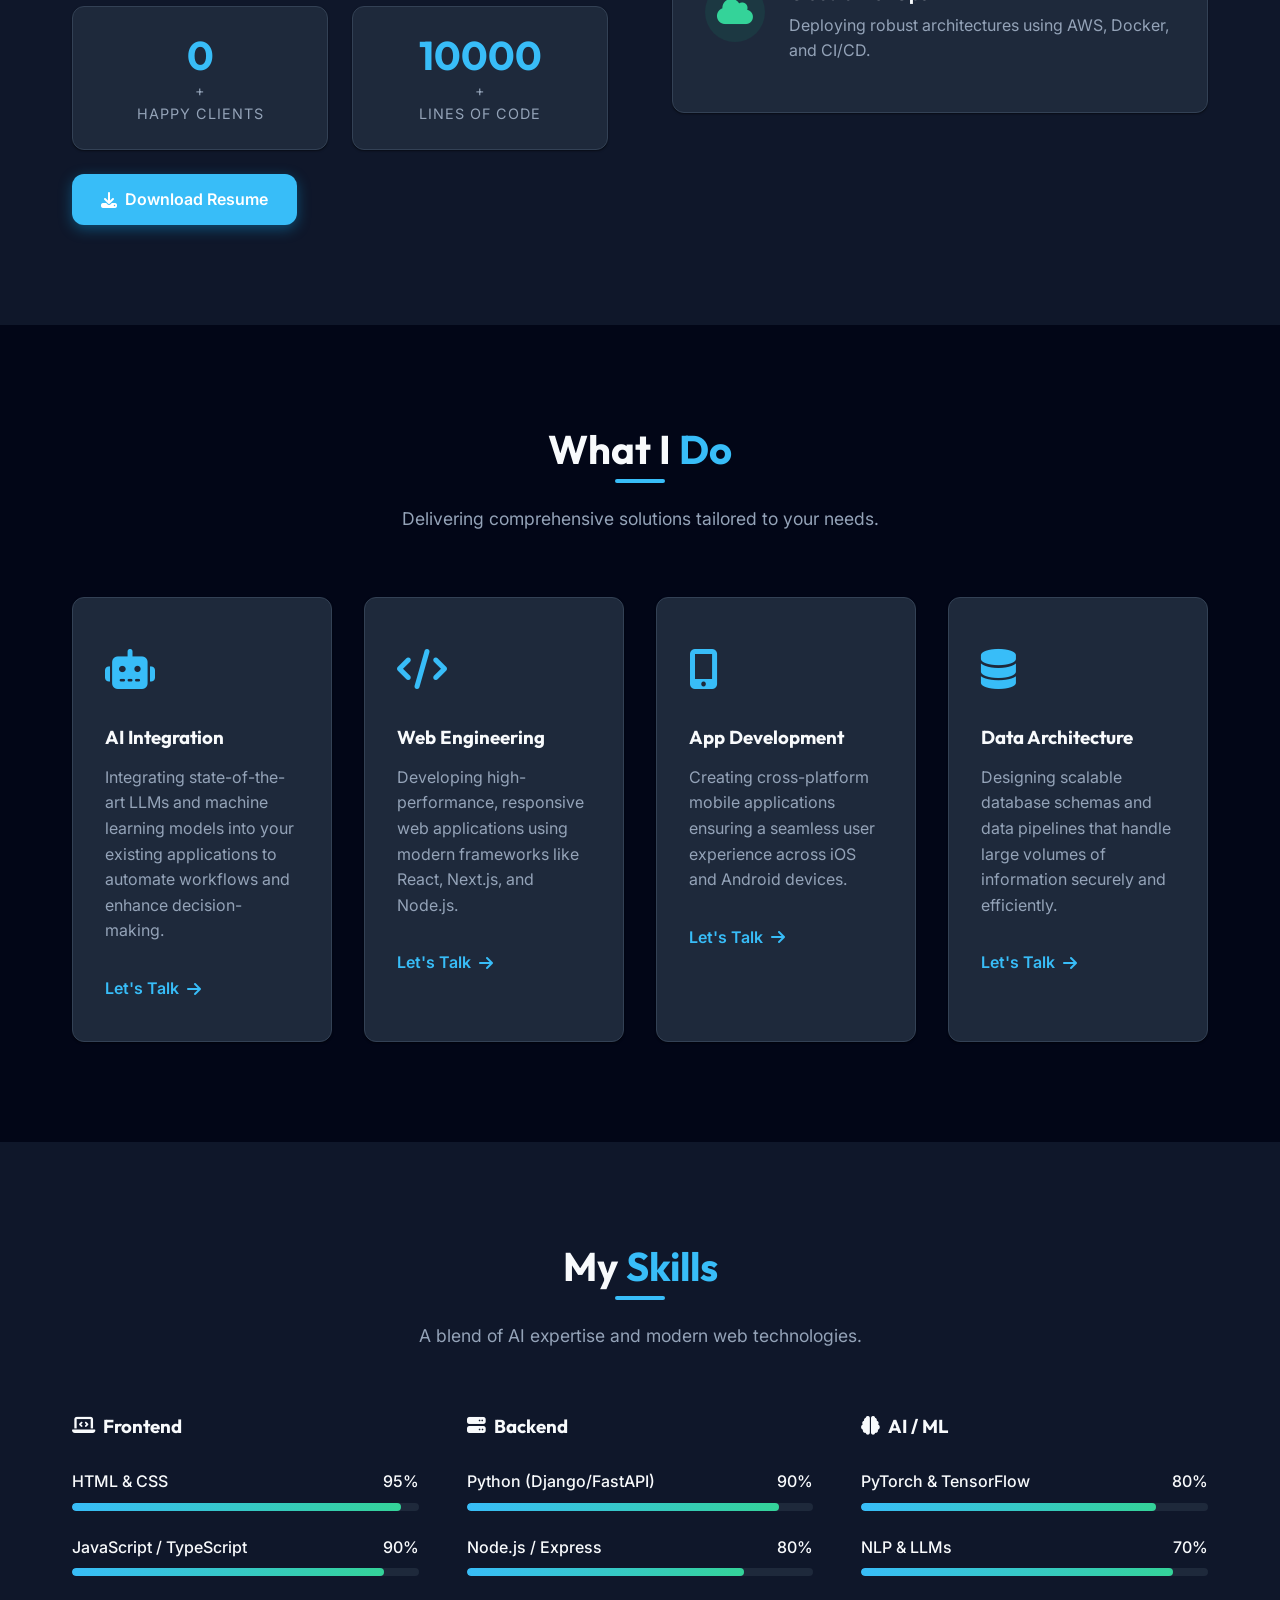
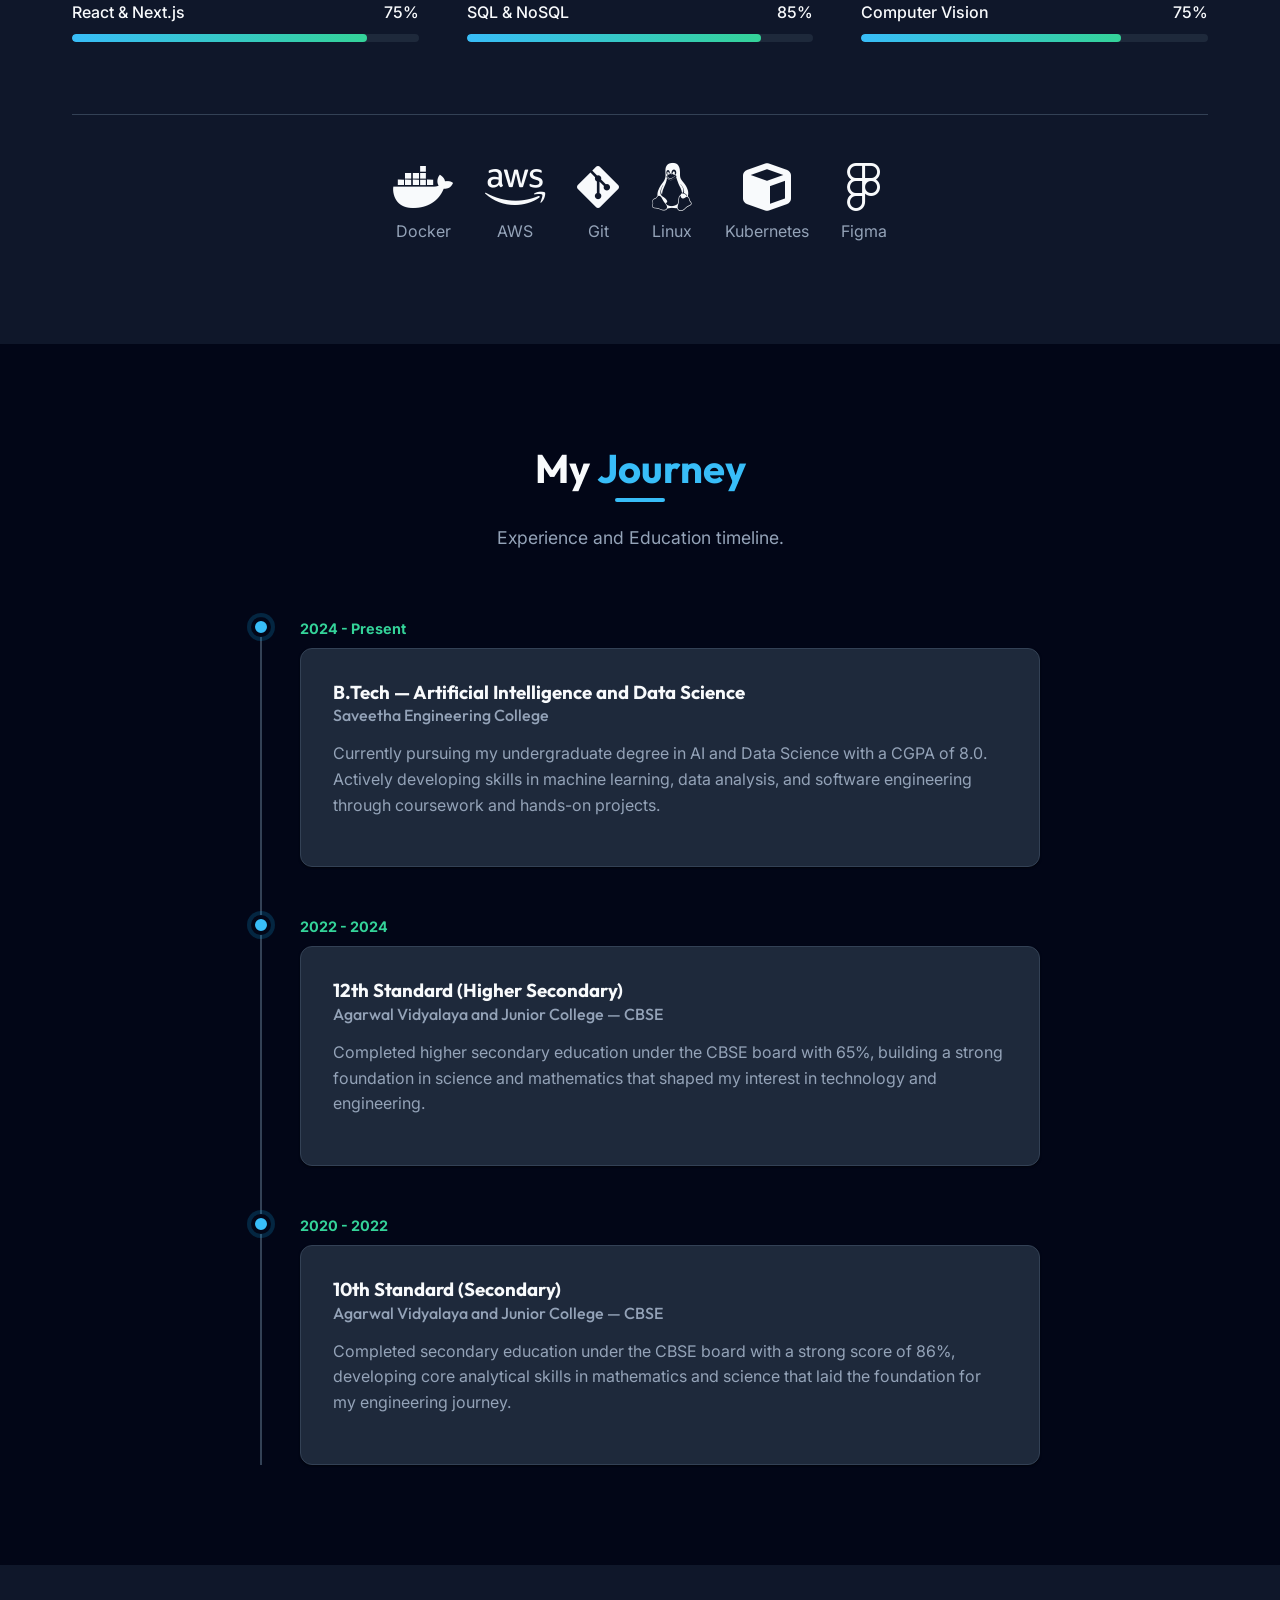
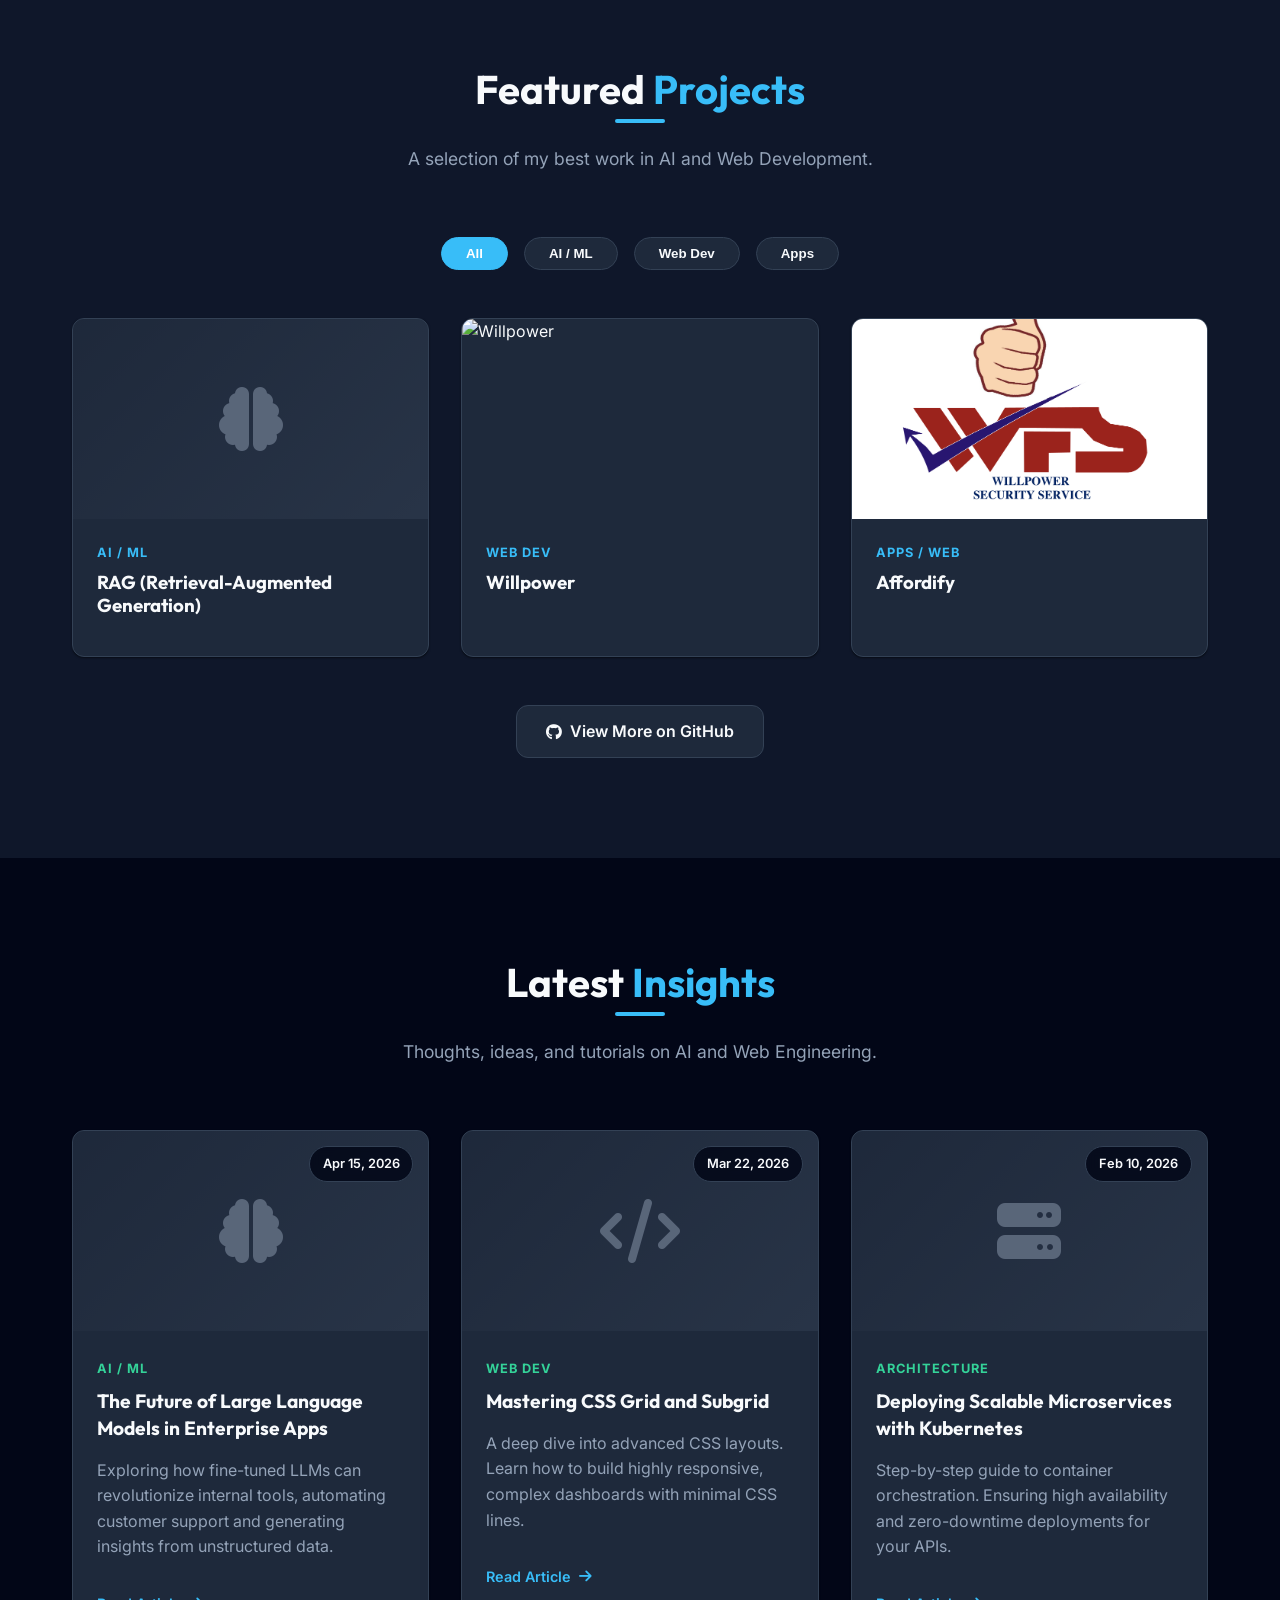
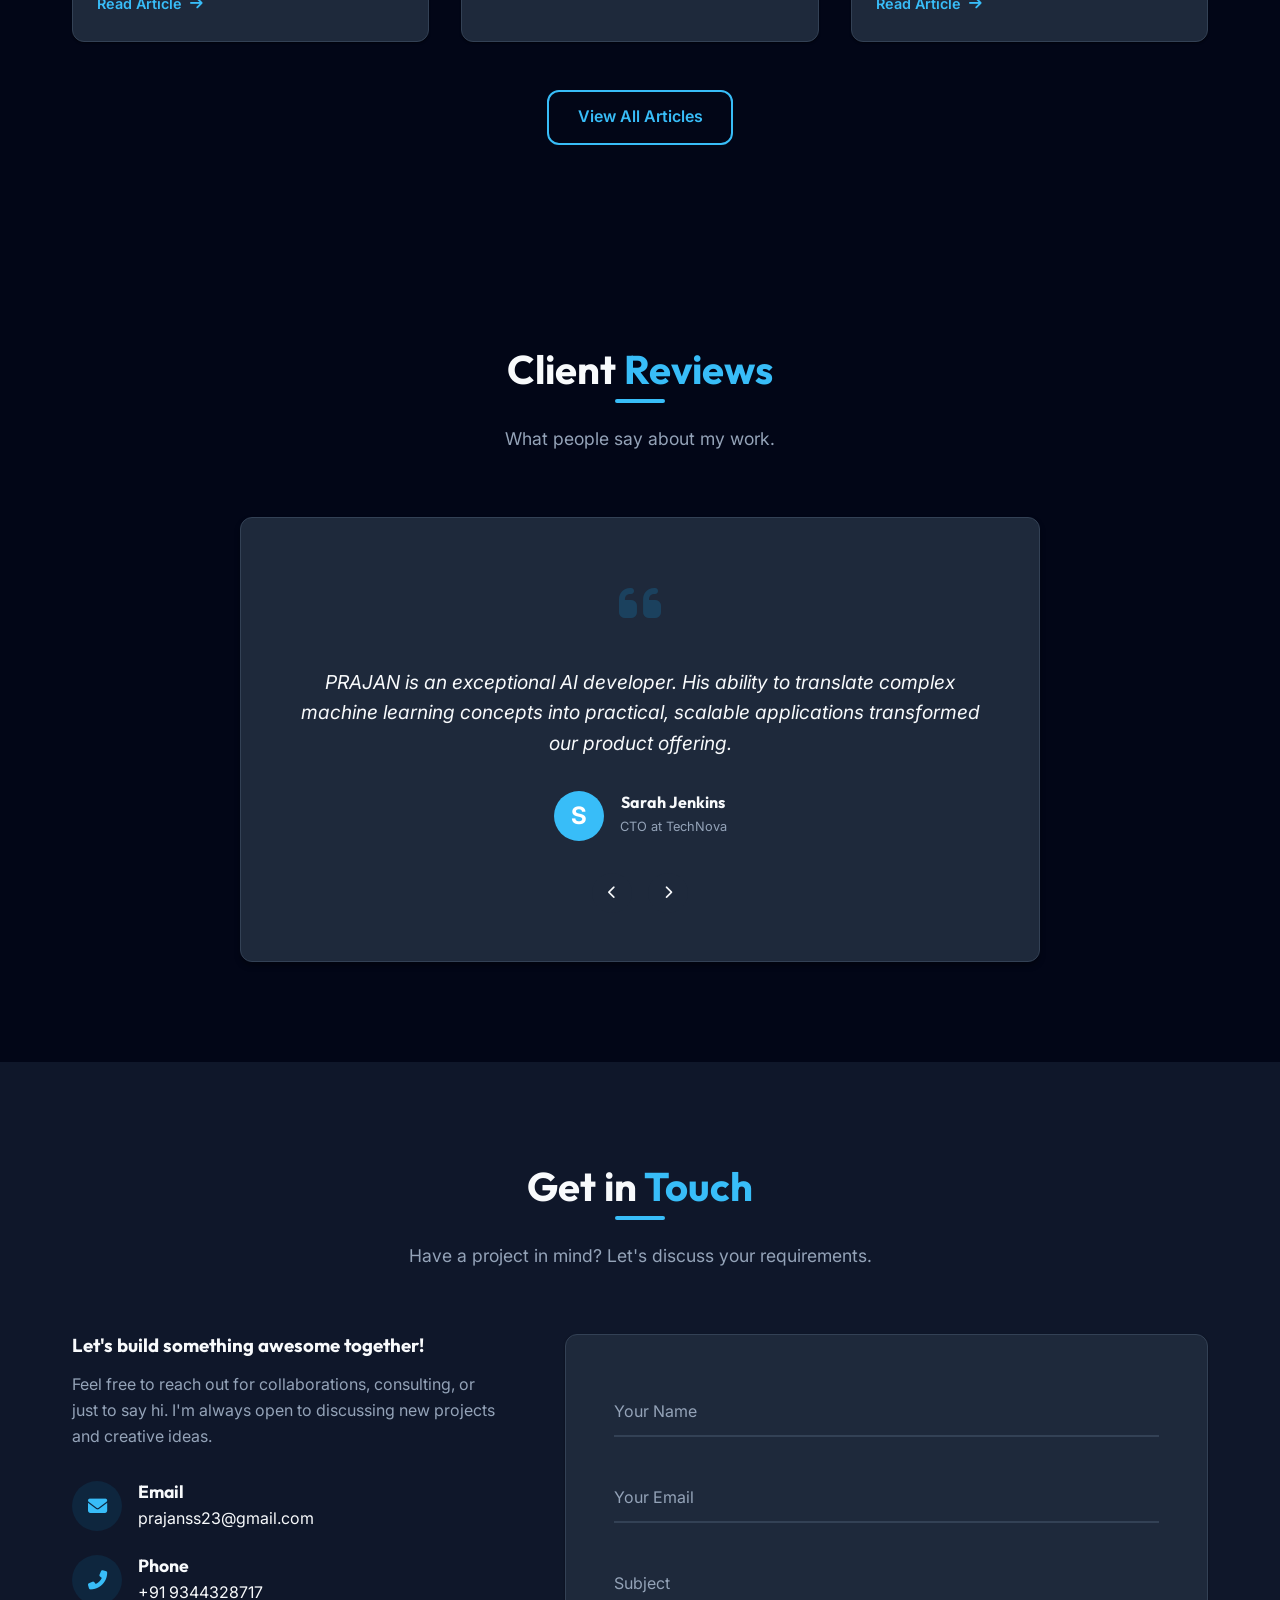
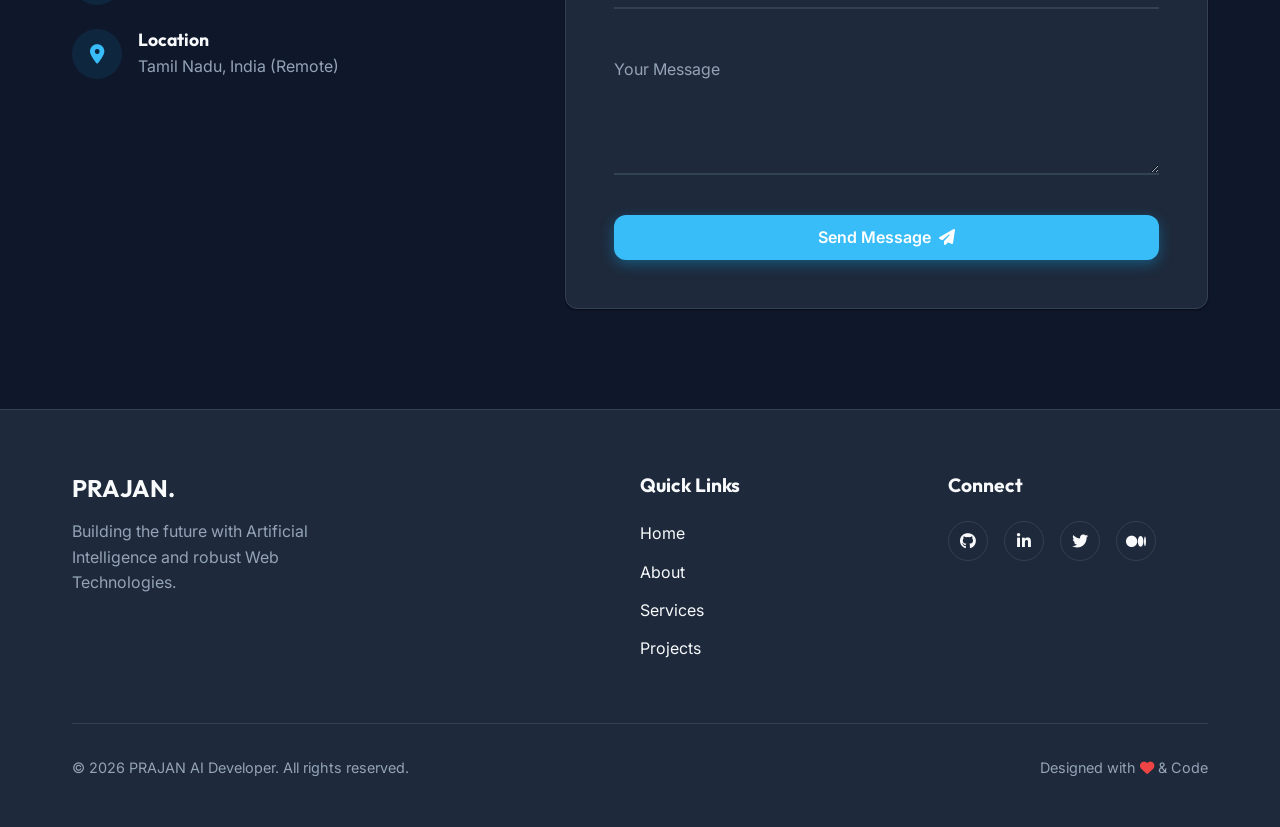
==== commit 599fd6fb: "feat: Add images to Willpower and Affordify project cards" ====
--- a/index.html
+++ b/index.html
@@ -473,7 +473,7 @@
                         data-tech="Next.js, Tailwind CSS, Supabase, TypeScript"
                         data-link="https://github.com/kendallcore/willpower">
                         <div class="project-img">
-                            <div class="img-placeholder"><i class="fas fa-bolt"></i></div>
+                            <img src="willpower.png" alt="Willpower" style="width: 100%; height: 100%; object-fit: cover; position: absolute; top: 0; left: 0;">
                             <div class="project-overlay">
                                 <button class="btn btn-primary view-project-btn">View Details</button>
                             </div>
@@ -490,7 +490,7 @@
                         data-tech="Next.js, JSON, Make.com, Pinterest API, Vercel"
                         data-link="https://github.com/kendallcore/affordify">
                         <div class="project-img">
-                            <div class="img-placeholder"><i class="fas fa-tags"></i></div>
+                            <img src="affordify.png" alt="Affordify" style="width: 100%; height: 100%; object-fit: cover; position: absolute; top: 0; left: 0;">
                             <div class="project-overlay">
                                 <button class="btn btn-primary view-project-btn">View Details</button>
                             </div>
